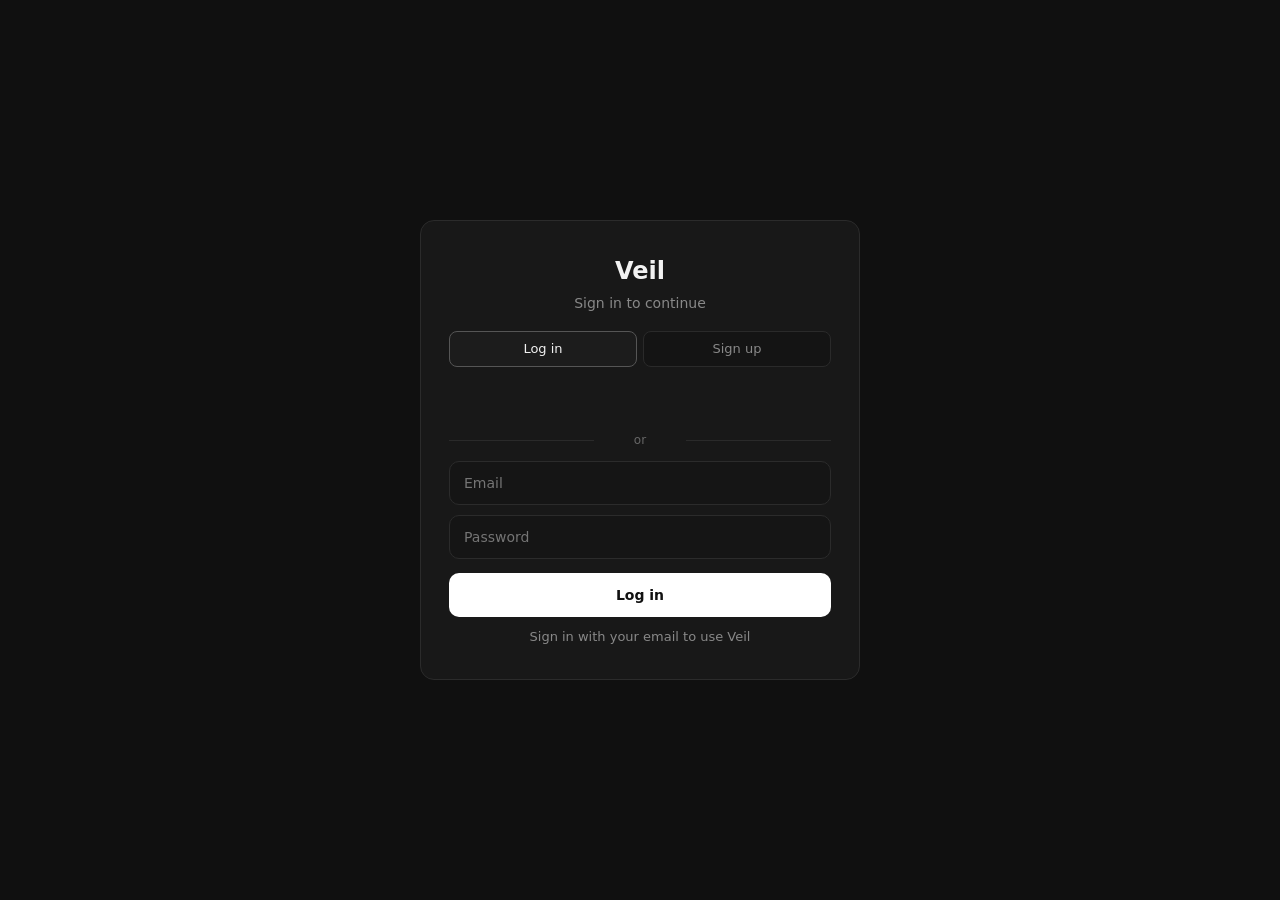
==== index.html @ eb2886a2 "fix" ====
<!DOCTYPE html>
<html lang="en">
<head>
<meta charset="UTF-8">
<meta name="viewport" content="width=device-width,initial-scale=1.0">
<title>Veil</title>
<link id="favicon" rel="icon" href="image/favi.png">
<style>
:root{
 --bg:#101010;--bg2:#151515;--bg3:#1b1b1b;--panel:#181818;--panel2:#202020;
 --border:#2b2b2b;--text:#f2f2f2;--muted:#888;--accent:#fff;--accentText:#111;--newtab:#101010;
 --danger:#ff6b6b;
}
*{box-sizing:border-box;margin:0;padding:0}
html,body{width:100%;height:100%;overflow:hidden;background:var(--bg);color:var(--text)}
body{font-family:Inter,ui-sans-serif,system-ui,-apple-system,BlinkMacSystemFont,"Segoe UI",sans-serif}
button,input,select{font:inherit}button{border:0;outline:0}button:focus,input:focus,select:focus{outline:0}

#browser{display:flex;flex-direction:column;width:100%;height:100%;background:var(--bg)}
.chrome{flex:0 0 auto;background:var(--bg2);border-bottom:1px solid var(--border);z-index:100}
.tabs-row{height:40px;display:flex;align-items:center;padding:0 8px;gap:0;overflow:hidden}
.tabs{height:100%;display:flex;align-items:center;gap:3px;flex:1;min-width:0;overflow-x:auto;overflow-y:hidden;scrollbar-width:none}
.tabs::-webkit-scrollbar{display:none}
.tab{height:32px;flex:1 1 0;min-width:72px;max-width:180px;display:flex;align-items:center;gap:6px;padding:0 4px 0 8px;border-radius:8px;background:transparent;color:var(--muted);cursor:pointer;user-select:none;overflow:hidden;transform-origin:left center}
.tab:hover{background:var(--bg3);color:var(--text)}
.tab.active{background:var(--panel);color:var(--text)}
.tab.opening{animation:tabOpen .18s cubic-bezier(.2,.8,.2,1)}
.tab.closing{animation:tabClose .16s cubic-bezier(.4,0,1,1) forwards}
@keyframes tabOpen{from{opacity:0;transform:scaleX(.72) translateY(3px);min-width:0;max-width:0;padding:0}to{opacity:1;transform:none}}
@keyframes tabClose{from{opacity:1}to{opacity:0;min-width:0;max-width:0;padding:0;margin:0;flex-grow:0}}
.tab-icon{width:16px;height:16px;flex:0 0 16px;display:flex;align-items:center;justify-content:center;overflow:hidden}
.tab-icon img{width:16px;height:16px;border-radius:3px;object-fit:cover;display:block}
.tab-title{flex:1;min-width:0;overflow:hidden;text-overflow:ellipsis;white-space:nowrap;font-size:12px}
.tab-close{width:20px;height:20px;flex:0 0 20px;border-radius:5px;background:transparent;color:var(--muted);cursor:pointer;display:flex;align-items:center;justify-content:center;font-size:15px}
.tab-close:hover{background:var(--panel2);color:var(--text)}
.new-tab{width:30px;height:30px;flex:0 0 30px;min-width:30px;border-radius:8px;background:transparent;cursor:pointer;display:inline-flex;align-items:center;justify-content:center;padding:0;margin-left:2px;flex-shrink:0;border:0}
.new-tab:hover{background:var(--panel2)}
.new-tab img{width:14px;height:14px;display:block;filter:invert(1);opacity:.75}
.tab-close img{width:12px;height:12px;display:block;filter:invert(1);opacity:.7}

.modal-overlay{position:fixed;inset:0;background:rgba(0,0,0,.55);z-index:3000;display:flex;align-items:center;justify-content:center;padding:16px}
.modal-box{width:min(360px,100%);background:var(--panel);border:1px solid var(--border);border-radius:14px;padding:18px}
.modal-box h2{font-size:15px;margin-bottom:8px}
.modal-box p{font-size:12px;color:var(--muted);margin-bottom:12px}
.modal-actions{display:flex;gap:8px;justify-content:flex-end;margin-top:14px}
.modal-cancel,.modal-go{height:34px;padding:0 14px;border-radius:8px;cursor:pointer;font-size:13px}
.modal-cancel{background:var(--panel2);color:var(--text)}
.modal-go{background:var(--accent);color:var(--accentText);font-weight:600}
.range-row{display:flex;align-items:center;gap:12px;margin:8px 0}
.range-row input[type=range]{flex:1}
.range-val{min-width:28px;text-align:right;font-size:13px;color:var(--muted)}

.toolbar{height:46px;display:flex;align-items:center;gap:4px;padding:6px 8px;background:var(--panel)}
.nav-buttons{display:flex;gap:2px;flex:0 0 auto}
.tool-btn,.menu-btn,.address-bookmark{background:transparent;color:var(--muted);cursor:pointer;display:flex;align-items:center;justify-content:center}
.tool-btn,.menu-btn{width:34px;height:34px;border-radius:8px}
.tool-btn:hover,.menu-btn:hover,.address-bookmark:hover{background:var(--panel2);color:var(--text)}
.tool-btn:disabled{opacity:.28;cursor:default}
.icon{width:17px;height:17px;display:block;background:currentColor;-webkit-mask:var(--i) center / contain no-repeat;mask:var(--i) center / contain no-repeat}
.address-wrap{flex:1;min-width:0;height:34px;display:flex;align-items:center;border-radius:17px;background:var(--bg2);border:1px solid var(--border);padding:0 6px 0 12px}
.address-wrap:focus-within{border-color:#444;background:var(--bg3)}
.address-icon{width:15px;height:15px;margin-right:8px;flex:0 0 15px;background:var(--muted);-webkit-mask:url("image/search.svg") center / contain no-repeat;mask:url("image/search.svg") center / contain no-repeat}
#address{flex:1;min-width:0;border:0;background:transparent;color:var(--text);font-size:13px}
#address::placeholder{color:#666}
.address-bookmark{width:28px;height:28px;border-radius:50%}
.address-bookmark.saved{color:var(--accent)}
.right-tools{display:flex;gap:2px;flex:0 0 auto}

.viewport{position:relative;flex:1;min-height:0;width:100%;background:var(--bg);overflow:hidden}
.page{position:absolute;inset:0;display:none;background:var(--bg)}
.page.active{display:block}
.engine-frame{width:100%;height:100%;display:block;border:0;background:#fff}

.newtab-page{width:100%;height:100%;overflow:hidden;background-color:var(--newtab);background-size:cover;background-position:center;position:relative;display:flex;flex-direction:column}
.newtab-media{position:absolute;inset:0;width:100%;height:100%;object-fit:cover;z-index:0;pointer-events:none;border:0}
.newtab-media-img{position:absolute;inset:0;width:100%;height:100%;object-fit:cover;z-index:0;pointer-events:none}

.newtab-page::before{content:"";position:absolute;inset:0;background:
  radial-gradient(ellipse 80% 50% at 50% -10%, rgba(255,255,255,.07), transparent 55%),
  radial-gradient(circle at 15% 80%, rgba(255,255,255,.03), transparent 40%),
  radial-gradient(circle at 85% 70%, rgba(255,255,255,.025), transparent 40%);
  pointer-events:none}
.newtab-overlay{position:relative;z-index:1;width:100%;flex:1;min-height:0;overflow:hidden;display:flex;align-items:center;justify-content:center;padding:0;box-sizing:border-box}
/* Fixed design stage — scaled as one unit so layout never squeezes or drops pieces */
.newtab-stage{
  width:700px;
  max-width:none;
  flex:0 0 auto;
  display:flex;
  flex-direction:column;
  align-items:center;
  transform:scale(var(--home-scale, 1));
  transform-origin:center center;
  will-change:transform;
}
.welcome-bar{width:640px;max-width:640px;margin:0 auto 28px;padding:14px 18px;border-radius:14px;background:rgba(255,255,255,.04);border:1px solid rgba(255,255,255,.08);backdrop-filter:blur(12px);text-align:center;box-sizing:border-box}
.welcome-bar .welcome-line{font-size:14px;font-weight:600;letter-spacing:.01em;color:var(--text);margin-bottom:4px;text-align:center}
.welcome-bar .welcome-time{font-size:12px;color:var(--muted);font-variant-numeric:tabular-nums;text-align:center}
.newtab-center{width:640px;max-width:640px;text-align:center;display:flex;flex-direction:column;align-items:center;box-sizing:border-box}
.veil-mark{width:92px;height:92px;margin:0 auto 16px;border-radius:28px;background:linear-gradient(145deg,rgba(255,255,255,.08),rgba(255,255,255,.02));border:1px solid rgba(255,255,255,.12);box-shadow:0 12px 40px rgba(0,0,0,.35);display:flex;align-items:center;justify-content:center;overflow:hidden}
.veil-mark img{width:56px;height:56px;object-fit:contain;display:block}
.newtab-title{font-size:clamp(40px,6.5vw,58px);font-weight:700;letter-spacing:-2.2px;line-height:1;margin-bottom:8px}
.newtab-sub{font-size:13px;color:var(--muted);margin-bottom:22px;letter-spacing:.04em}
.search-row{width:min(560px,100%);display:flex;align-items:stretch;gap:8px}
.engine-select{height:50px;flex:0 0 auto;min-width:108px;border-radius:14px;border:1px solid rgba(255,255,255,.1);background:rgba(20,20,20,.85);color:var(--text);padding:0 12px;font-size:13px;cursor:pointer}
.search-box{flex:1;min-width:0;height:50px;border-radius:14px;background:rgba(255,255,255,.94);border:1px solid rgba(0,0,0,.06);box-shadow:0 8px 32px rgba(0,0,0,.25);display:flex;align-items:center;padding:0 16px;gap:10px}
.search-box .home-search-icon{width:18px;height:18px;flex:0 0 18px;background:#888;-webkit-mask:url("image/search.svg") center / contain no-repeat;mask:url("image/search.svg") center / contain no-repeat}
.search-box input{flex:1;border:0;background:transparent;color:#111;font-size:14px}
.search-box input::placeholder{color:#999}
.quick-links{display:flex;justify-content:center;flex-wrap:wrap;gap:14px;margin-top:32px}
.quick-links.row2{margin-top:12px}
.quick-link{width:56px;height:56px;border-radius:16px;border:1px solid rgba(255,255,255,.1);background:rgba(255,255,255,.05);color:var(--text);cursor:pointer;display:flex;align-items:center;justify-content:center;transition:transform .15s ease,background .15s ease,border-color .15s ease}
.quick-link:hover{transform:translateY(-3px);background:rgba(255,255,255,.09);border-color:rgba(255,255,255,.18)}
.quick-link img{width:26px;height:26px;object-fit:contain;display:block;filter:invert(1)}
.quick-link.soon{opacity:.45;cursor:default}
.quick-link.soon:hover{transform:none}
.launch-btn{margin-top:30px;height:42px;padding:0 24px;border-radius:999px;background:rgba(255,255,255,.06);border:1px solid rgba(255,255,255,.12);color:var(--text);cursor:pointer;font-size:13px;font-weight:500;letter-spacing:.02em;transition:background .15s ease,transform .15s ease}
.launch-btn:hover{background:rgba(255,255,255,.1);transform:translateY(-1px)}
.signup-overlay{position:fixed;inset:0;z-index:5000;background:rgba(0,0,0,.72);backdrop-filter:blur(10px);display:flex;align-items:center;justify-content:center;padding:20px}
.signup-card{width:min(400px,100%);background:var(--panel);border:1px solid var(--border);border-radius:18px;padding:28px 24px;box-shadow:0 24px 80px rgba(0,0,0,.5)}
.signup-card h2{font-size:20px;letter-spacing:-.02em;margin-bottom:6px}
.signup-card .signup-sub{font-size:13px;color:var(--muted);margin-bottom:20px;line-height:1.45}
.signup-card label{display:block;font-size:11px;text-transform:uppercase;letter-spacing:.08em;color:var(--muted);margin:12px 0 6px}
.signup-card input{width:100%;height:42px;border-radius:10px;border:1px solid var(--border);background:var(--bg2);color:var(--text);padding:0 12px;font-size:14px}
.signup-card .signup-go{width:100%;height:44px;margin-top:20px;border-radius:10px;background:var(--accent);color:var(--accentText);font-weight:600;font-size:14px;cursor:pointer}
.signup-card .signup-err{color:var(--danger);font-size:12px;margin-top:10px;min-height:16px}
.lock-overlay{position:fixed;inset:0;z-index:6000;background:rgba(8,8,10,.92);backdrop-filter:blur(16px);display:flex;align-items:center;justify-content:center;padding:20px}
.lock-card{width:min(380px,100%);background:var(--panel);border:1px solid var(--border);border-radius:18px;padding:28px 24px;text-align:center}
.lock-card h2{font-size:18px;margin-bottom:8px}
.lock-card p{font-size:13px;color:var(--muted);margin-bottom:16px}
.lock-card input{width:100%;height:42px;border-radius:10px;border:1px solid var(--border);background:var(--bg2);color:var(--text);padding:0 12px;margin-bottom:10px}
.lock-card .lock-go{width:100%;height:42px;border-radius:10px;background:var(--accent);color:var(--accentText);font-weight:600;cursor:pointer}
.lock-card .lock-err{color:var(--danger);font-size:12px;min-height:16px;margin-bottom:8px}

.time-bar{position:relative;flex-shrink:0;left:auto;right:auto;bottom:auto;height:36px;padding:0 14px;display:flex;align-items:center;justify-content:center;background:rgba(0,0,0,.35);border-top:1px solid var(--border);font-size:12px;color:var(--muted);z-index:2}

.menu{position:fixed;top:88px;right:10px;width:245px;background:var(--panel);border:1px solid var(--border);border-radius:13px;padding:7px;z-index:1000;display:none}
.menu.open{display:block}
.menu-item{width:100%;height:38px;padding:0 11px;border-radius:8px;background:transparent;color:var(--text);display:flex;align-items:center;gap:11px;cursor:pointer;text-align:left;font-size:13px}
.menu-item:hover{background:var(--panel2)}
.menu-icon{width:20px;height:20px;display:inline-flex;align-items:center;justify-content:center;color:var(--muted);flex:0 0 20px}.menu-icon img{width:16px;height:16px;display:block;filter:invert(1);opacity:.85}
.menu-separator{height:1px;background:var(--border);margin:6px 4px}
.backdrop{position:fixed;inset:0;background:rgba(0,0,0,.55);z-index:1100;display:none}
.backdrop.open{display:block}
.panel{position:fixed;right:0;top:0;height:100%;width:min(430px,100%);background:var(--panel);border-left:1px solid var(--border);z-index:1200;transform:translateX(100%);transition:transform .22s ease;display:flex;flex-direction:column}
.panel.open{transform:translateX(0)}
.panel-header,.panel-head{height:56px;padding:0 16px 0 20px;border-bottom:1px solid var(--border);display:flex;align-items:center;justify-content:space-between;gap:12px;flex-shrink:0}
.panel-header h2,.panel-head > span{font-size:16px;font-weight:600;color:var(--text)}
.close-panel,[data-close-panel]{width:32px;height:32px;border-radius:8px;background:transparent;border:0;color:var(--muted);cursor:pointer;display:inline-flex;align-items:center;justify-content:center;padding:0;flex:0 0 32px}
.close-panel:hover,[data-close-panel]:hover{background:var(--panel2);color:var(--text)}
.close-panel img,[data-close-panel] img{width:14px;height:14px;display:block;filter:invert(1);opacity:.85}

.close-panel{width:32px;height:32px;border-radius:8px;background:transparent;color:var(--muted);cursor:pointer;font-size:20px}
.panel-body{padding:20px;overflow-y:auto}
.settings-cat{font-size:11px;font-weight:700;letter-spacing:.14em;text-transform:uppercase;color:var(--accent);opacity:.85;margin:28px 0 12px;padding-bottom:8px;border-bottom:1px solid var(--border)}
.settings-cat:first-child{margin-top:0}
.setting-section{margin-bottom:22px}
.panel-body{animation:panelIn .22s ease}
@keyframes panelIn{from{opacity:0;transform:translateX(8px)}to{opacity:1;transform:none}}
.chrome{transition:background .25s ease,border-color .25s ease}
.tab{transition:background .15s ease,color .15s ease,flex-basis .2s ease}
.quick-link{transition:transform .18s ease,background .18s ease,box-shadow .18s ease}
.quick-link:hover{box-shadow:0 8px 24px rgba(0,0,0,.35)}
.search-box{transition:box-shadow .2s ease,transform .15s ease}
.search-box:focus-within{box-shadow:0 12px 40px rgba(0,0,0,.35);transform:translateY(-1px)}

.setting-title{font-size:12px;color:var(--muted);text-transform:uppercase;letter-spacing:.09em;margin-bottom:11px;display:flex;align-items:center;gap:8px;flex-wrap:wrap}
.info-btn{width:18px;height:18px;padding:0;border:0;background:transparent;cursor:pointer;opacity:.5;display:inline-flex;align-items:center;justify-content:center;flex:0 0 18px;border-radius:50%}
.info-btn:hover{opacity:1;background:rgba(255,255,255,.06)}
.info-btn img{width:14px;height:14px;display:block;filter:invert(1);opacity:.9;pointer-events:none}
.modal-box.info-modal{width:min(400px,100%)}
.modal-box.info-modal h2{font-size:15px;margin-bottom:10px;text-transform:none;letter-spacing:0}
.modal-box.info-modal p{font-size:13px;line-height:1.55;color:var(--muted);margin:0 0 16px}
.modal-box.info-modal .modal-actions{display:flex;justify-content:flex-end}
.preset-grid{display:grid;grid-template-columns:repeat(2,1fr);gap:9px}
.preset{min-height:67px;border:1px solid var(--border);background:var(--bg2);border-radius:11px;cursor:pointer;text-align:left;padding:10px}
.preset:hover{border-color:#555}
.preset.active{border-color:var(--accent)}
.preset-name{font-size:12px;margin-bottom:9px}
.preset-preview{display:flex;gap:5px}
.preset-dot{width:14px;height:14px;border-radius:50%;display:inline-block}
.custom-card{display:none;margin-top:12px;padding:14px;border:1px solid var(--border);background:var(--bg2);border-radius:12px}
.custom-card.open{display:block}
.input-row{display:flex;align-items:center;gap:10px;margin-bottom:9px}
.input-label{width:90px;flex:0 0 90px;font-size:12px;color:var(--muted)}
.text-input,select.text-input{flex:1;min-width:0;height:36px;border-radius:8px;border:1px solid var(--border);background:var(--bg2);color:var(--text);padding:0 10px;font-size:12px}
.color-input{width:45px;height:36px;padding:3px;border-radius:8px;border:1px solid var(--border);background:var(--bg3);cursor:pointer}
.primary-btn{width:100%;height:38px;border-radius:9px;background:var(--accent);color:var(--accentText);cursor:pointer;font-size:12px;font-weight:600;margin-top:4px}
.secondary-btn{width:100%;height:38px;border-radius:9px;background:var(--bg2);border:1px solid var(--border);color:var(--text);cursor:pointer;font-size:12px;margin-top:6px}
.hint{font-size:11px;color:var(--muted);line-height:1.5;margin-top:6px}
.switch-row{display:flex;align-items:center;justify-content:space-between;gap:12px;margin:8px 0}
.switch-row .switch-label{font-size:13px;color:var(--text);flex:1}
.switch{
  position:relative;width:48px;height:28px;flex:0 0 48px;
  border-radius:999px;border:none;padding:0;cursor:pointer;
  background:rgba(255,255,255,.12);
  transition:background .35s cubic-bezier(.4,0,.2,1), box-shadow .35s ease;
  box-shadow:inset 0 0 0 1px rgba(255,255,255,.06);
}
.switch::after{
  content:"";position:absolute;top:3px;left:3px;
  width:22px;height:22px;border-radius:50%;
  background:#fff;
  box-shadow:0 2px 8px rgba(0,0,0,.28), 0 0 0 1px rgba(0,0,0,.04);
  transition:transform .35s cubic-bezier(.34,1.4,.64,1), background .3s ease, width .2s ease;
}
.switch.on{background:var(--accent);box-shadow:none}
.switch.on::after{transform:translateX(20px);background:var(--accentText)}
.switch:active::after{width:26px}
.switch.on:active::after{width:26px;transform:translateX(16px)}
.switch:focus-visible{outline:2px solid var(--accent);outline-offset:3px}
.menu-item.disabled{opacity:.35;pointer-events:none;cursor:default}
.server-actions{display:inline-flex;align-items:center;gap:2px;margin-left:4px;flex-shrink:0}
.server-edit,.server-del{
  width:22px;height:22px;border:0;background:transparent;cursor:pointer;padding:0;
  display:inline-flex;align-items:center;justify-content:center;opacity:.7;border-radius:6px;
}
.server-edit:hover,.server-del:hover{opacity:1;background:rgba(255,255,255,.06)}
.server-edit img{width:13px;height:13px;filter:invert(1);display:block}
.server-del img{width:12px;height:12px;filter:invert(1);display:block}






.server-list{display:flex;flex-direction:column;gap:6px;margin-top:4px}
.server-row{display:flex;align-items:center;gap:10px;width:100%;padding:10px 12px;border-radius:10px;border:1px solid var(--border);background:var(--bg2);color:var(--text);cursor:pointer;text-align:left;font-size:13px}
.server-row:hover{background:var(--panel2)}
.server-row.selected{border-color:var(--accent);background:var(--panel2)}
.server-dot,.status-dot{
  width:10px;height:10px;flex:0 0 10px;display:inline-block;line-height:0;
}
.server-dot img,.status-dot img{
  width:10px;height:10px;display:block;
  /* white SVG → tint via filter */
  filter:brightness(0) invert(1);opacity:.55;
}
.server-dot.ping-good img,.status-dot.ping-good img{
  filter:brightness(0) saturate(100%) invert(78%) sepia(47%) saturate(500%) hue-rotate(55deg) brightness(105%);opacity:1;
}
.server-dot.ping-mid img,.status-dot.ping-mid img{
  filter:brightness(0) saturate(100%) invert(72%) sepia(45%) saturate(600%) hue-rotate(340deg) brightness(105%);opacity:1;
}
.server-dot.ping-bad img,.status-dot.ping-bad img{
  filter:brightness(0) saturate(100%) invert(42%) sepia(70%) saturate(1200%) hue-rotate(330deg) brightness(105%);opacity:1;
}
.server-dot.ping-off img,.status-dot.ping-off img{
  filter:brightness(0) invert(1);opacity:.35;
}
.server-dot.ping-wait img,.status-dot.ping-wait img{
  filter:brightness(0) invert(1);opacity:.5;
}
.server-name{flex:1;min-width:0;overflow:hidden;text-overflow:ellipsis;white-space:nowrap}
.server-ping{font-size:11px;color:var(--muted);font-variant-numeric:tabular-nums;margin-left:auto;flex-shrink:0}
.server-ping.ping-good{color:#9dff90}
.server-ping.ping-mid{color:#ffb86b}
.server-ping.ping-bad{color:#ff7b7b}
.server-ping.ping-off{color:#888}
.server-row.selected .server-ping{margin-left:auto}

.anim-opts{opacity:.45;pointer-events:none;transition:opacity .2s ease}
.anim-opts.enabled{opacity:1;pointer-events:auto}
.home-fx{position:absolute;inset:0;width:100%;height:100%;pointer-events:none;z-index:0}

.transport-row,.cloak-grid{display:flex;flex-wrap:wrap;gap:8px}
.transport-btn,.cloak-preset{flex:1;min-width:90px;height:36px;border-radius:9px;border:1px solid var(--border);background:var(--bg2);color:var(--text);cursor:pointer;font-size:12px}
.transport-btn.active,.cloak-preset.active{border-color:var(--accent);background:var(--panel2);box-shadow:inset 0 0 0 1px var(--accent)}
.bookmark-row{display:flex;align-items:center;gap:9px;padding:10px;border:1px solid var(--border);background:var(--bg2);border-radius:9px;margin-bottom:8px}
.bookmark-main{min-width:0;flex:1;cursor:pointer}
.bookmark-title{font-size:12px;white-space:nowrap;overflow:hidden;text-overflow:ellipsis}
.bookmark-url{font-size:10px;color:var(--muted);white-space:nowrap;overflow:hidden;text-overflow:ellipsis;margin-top:3px}
.bookmark-delete{width:28px;height:28px;border-radius:7px;background:transparent;color:var(--muted);cursor:pointer;display:inline-flex;align-items:center;justify-content:center;padding:0;border:0}
.bookmark-delete img{width:12px;height:12px;display:block;filter:invert(1);opacity:.7}
.bookmark-delete:hover img{opacity:1}
.empty{padding:30px 10px;text-align:center;color:var(--muted);font-size:12px}
.status{padding:10px 12px;border:1px solid var(--border);background:var(--bg2);border-radius:9px;color:var(--muted);font-size:11px;line-height:1.5;margin-top:10px}

.cookie-overlay,.modal-overlay,.signup-overlay{position:fixed;inset:0;background:rgba(0,0,0,.72);z-index:3000;display:flex;align-items:center;justify-content:center;padding:20px;animation:veilFade .25s ease}
.cookie-box,.modal-box,.signup-card{width:min(430px,100%);background:var(--panel);border:1px solid var(--border);border-radius:16px;padding:28px;animation:veilUp .3s ease}
.cookie-box h2,.modal-box h2{font-size:18px}
.cookie-box p,.modal-box p{margin-top:10px;color:var(--muted);font-size:13px;line-height:1.6}
.cookie-buttons,.modal-actions{display:flex;gap:9px;margin-top:18px}
.cookie-no,.cookie-yes,.modal-actions button{flex:1;height:40px;border-radius:9px;cursor:pointer;font-size:12px}
.cookie-no{background:var(--bg2);border:1px solid var(--border);color:var(--text)}
.cookie-yes{background:var(--accent);color:var(--accentText)}
.engine-error{height:100%;display:flex;align-items:center;justify-content:center;padding:30px}
.engine-error-box{width:min(560px,100%);border:1px solid var(--border);background:var(--panel);border-radius:14px;padding:24px}
.engine-error-box h2{font-size:18px}
.engine-error-box p{margin-top:9px;color:var(--muted);font-size:12px;line-height:1.6}
.engine-error-box button{margin-top:16px;height:36px;padding:0 14px;border-radius:8px;background:var(--accent);color:var(--accentText);cursor:pointer}
.modal-box select{width:100%;margin-top:14px;height:40px}
.modal-cancel{background:var(--bg2);border:1px solid var(--border);color:var(--text)}
.modal-go{background:var(--accent);color:var(--accentText)}



/* Access gate — matte (matches THEMES.matte) */
#accessGate{
  position:fixed;inset:0;z-index:99999;display:none;align-items:center;justify-content:center;
  background:#101010;flex-direction:column;padding:24px;
}



#accessGate .box{
  position:relative;z-index:1;width:min(440px,92vw);background:#181818;border:1px solid #2b2b2b;
  border-radius:14px;padding:36px 28px 32px;text-align:center;
  animation:riseGate .4s ease both;
}
#accessGate h1{font-size:24px;font-weight:650;margin-bottom:8px;color:#f2f2f2}
#accessGate .gate-sub{font-size:14px;color:#888;margin-bottom:16px;line-height:1.55}
#accessGate .otp-row{
  display:flex;justify-content:center;gap:8px;margin:4px 0 14px;
}
#accessGate .otp-digit{
  width:42px;height:48px;border-radius:10px;border:1px solid #2b2b2b;background:#151515;
  color:#f2f2f2;font-size:20px;font-weight:600;text-align:center;padding:0;
  outline:none;box-sizing:border-box;margin:0;
  caret-color:#f2f2f2;
}
#accessGate .otp-digit:focus{border-color:#555}
#accessGate .gate-sub.hidden-sub{display:none!important}
#accessGate input{
  width:100%;height:44px;border-radius:10px;border:1px solid #2b2b2b;background:#151515;
  color:#f2f2f2;padding:0 14px;margin-bottom:10px;text-align:left;letter-spacing:normal;
  font-size:14px;outline:none;box-sizing:border-box;
}
#accessGate input:focus{border-color:#444}
#accessGate .gate-btn{
  width:100%;height:44px;border:0;border-radius:10px;background:#ffffff;color:#111111;
  font-weight:700;cursor:pointer;font-size:14px;margin-top:4px;
}
#accessGate .gate-btn:hover{filter:brightness(.95)}
#accessGate .gate-btn.secondary{background:#1c1c1c;color:#ddd;border:1px solid #333;margin-top:8px}
#accessGate .gate-btn.linkish{background:transparent;color:#888;height:auto;padding:10px 0;font-weight:500;font-size:13px}
#accessGate .gate-btn.linkish:hover{color:#ccc;filter:none}
#accessGate .amsg{font-size:13px;min-height:18px;margin-top:12px;color:#888}
#accessGate .gate-tabs{display:flex;gap:6px;margin-bottom:14px}
#accessGate .gate-tab{flex:1;height:36px;border-radius:8px;border:1px solid #2a2a2a;background:#141414;color:#888;font-size:13px;cursor:pointer}
#accessGate .gate-tab.active{border-color:#555;background:#1c1c1c;color:#f0f0f0}
#accessGate .gate-panel{display:none}
#accessGate .gate-panel.active{display:block}
#accessGate.checking .box{visibility:hidden}
#accessGate.is-blocked .box{transition:opacity .3s ease,filter .3s ease}
#accessGate .pending-box{padding:4px 0 0}
#accessGate .pending-icon{
  width:48px;height:48px;margin:0 auto 14px;border-radius:14px;
  border:1px solid #2a2a2a;background:#141414;display:flex;align-items:center;justify-content:center;
  line-height:0;
}
#accessGate .pending-icon img{
  width:14px;height:14px;display:block;
  filter:brightness(0) invert(1);opacity:.7;
}
#accessGate .pending-icon.status-wait img{
  filter:brightness(0) saturate(100%) invert(72%) sepia(45%) saturate(600%) hue-rotate(340deg) brightness(105%);opacity:1;
}
#accessGate .pending-icon.status-ok img{
  filter:brightness(0) saturate(100%) invert(78%) sepia(47%) saturate(500%) hue-rotate(55deg) brightness(105%);opacity:1;
}
#accessGate .pending-box h2{font-size:18px;margin-bottom:6px;color:#f0f0f0;font-weight:650}
#accessGate .pending-email{font-size:12px;color:#aaa;margin:0 0 12px;word-break:break-all}
#accessGate .pending-box p{color:#888;font-size:13px;line-height:1.55;margin:0 0 10px}
#accessGate .pending-hint{font-size:12px;color:#666;margin-bottom:16px!important}
#accessGate .pending-box .gate-btn.secondary{margin-top:4px}

#accessGate .google-wrap{width:100%}
#accessGate .google-btn-host{display:flex;justify-content:center;min-height:40px}
#accessGate .gate-or{
  text-align:center;color:#666;font-size:12px;margin:12px 0 4px;
  position:relative
}
#accessGate .gate-or::before,#accessGate .gate-or::after{
  content:"";position:absolute;top:50%;width:38%;height:1px;background:#2a2a2a
}
#accessGate .gate-or::before{left:0}
#accessGate .gate-or::after{right:0}
#accessBlocked{
  display:none;position:fixed;inset:0;z-index:100000;
  align-items:center;justify-content:center;padding:24px;
  background:rgba(16,16,16,.92);
}
#accessBlocked .blocked-panel{
  max-width:440px;width:100%;text-align:center;padding:36px 28px;
  background:#181818;border:1px solid #2b2b2b;border-radius:14px;
}
#accessBlocked h2{font-size:20px;font-weight:650;margin:0 0 12px;color:#f2f2f2}
#accessBlocked .blocked-time{font-size:14px;line-height:1.55;color:#888;margin:0}
@keyframes riseGate{from{opacity:0;transform:translateY(8px)}to{opacity:1;transform:none}}
body.gate-lock #browser,
body.gate-lock #app,
body.gate-lock .panel,
body.gate-lock .menu,
body.gate-lock .backdrop{display:none!important}
body.gate-lock{background:#101010}
/* Gate visible immediately while locked — no flash of browser/panels */
body.gate-lock #accessGate{display:flex!important}
#accessGate{display:none}
/* App loader stays visible during unlock (must not be hidden by gate-lock) */
#veilAppLoad{
  position:fixed;inset:0;z-index:200000;display:flex;align-items:center;justify-content:center;
  background:#0c0c0c;flex-direction:column;padding:28px;
  transition:opacity .5s ease,visibility .5s ease;
}
#veilAppLoad.done{opacity:0;visibility:hidden;pointer-events:none}


/* ——— Boot loader ——— */
#veilBoot{
  position:fixed;inset:0;z-index:200000;display:flex;align-items:center;justify-content:center;
  background:#0c0c0c;flex-direction:column;padding:28px;
  transition:opacity .55s ease,visibility .55s ease;
}
#veilBoot.done{opacity:0;visibility:hidden;pointer-events:none}
#veilBoot.err{background:#0e0c0c}
.boot-card{
  width:min(380px,92vw);text-align:center;
  animation:bootIn .5s ease both;
}
@keyframes bootIn{from{opacity:0;transform:translateY(12px) scale(.98)}to{opacity:1;transform:none}}
.boot-mark{
  width:64px;height:64px;margin:0 auto 18px;border-radius:18px;
  background:linear-gradient(145deg,#1a1a1a,#121212);border:1px solid #2a2a2a;
  display:flex;align-items:center;justify-content:center;
  box-shadow:0 8px 32px rgba(0,0,0,.45);
}
.boot-mark img{width:32px;height:32px;opacity:.95}
.boot-title{font-size:22px;font-weight:650;color:#f2f2f2;letter-spacing:-.02em;margin-bottom:6px}
.boot-sub{font-size:13px;color:#777;margin-bottom:22px;min-height:18px}
.boot-bar{
  height:3px;width:100%;border-radius:99px;background:#1a1a1a;overflow:hidden;margin-bottom:18px;
}
.boot-bar > i{
  display:block;height:100%;width:12%;border-radius:99px;
  background:linear-gradient(90deg,#555,#f0f0f0,#555);background-size:200% 100%;
  animation:bootSlide 1.1s ease infinite;
}
@keyframes bootSlide{
  0%{width:12%;margin-left:0;opacity:.7}
  50%{width:55%;margin-left:20%;opacity:1}
  100%{width:12%;margin-left:88%;opacity:.5}
}
.boot-steps{text-align:left;font-size:12px;color:#666;line-height:1.7}
.boot-steps .ok{color:#8fdf8a}
.boot-steps .fail{color:#ff7b7b}
.boot-steps .run{color:#c8c8c8}
.boot-error{
  display:none;margin-top:8px;padding:14px 16px;border-radius:12px;
  border:1px solid #3a2020;background:#181010;text-align:left;
}
#veilBoot.err .boot-error{display:block;animation:bootIn .35s ease both}
#veilBoot.err .boot-bar{display:none}
.boot-error h3{font-size:14px;color:#ff9a9a;margin:0 0 8px;font-weight:650}
.boot-error p{font-size:13px;color:#aaa;line-height:1.5;margin:0 0 10px;word-break:break-word}
.boot-error a{color:#f0f0f0;text-decoration:underline}
.boot-error .boot-retry{
  margin-top:12px;width:100%;height:40px;border:0;border-radius:10px;
  background:#f0f0f0;color:#111;font-weight:650;cursor:pointer;font-size:13px;
}
body.booting #accessGate,body.booting #browser,body.booting #app{visibility:hidden!important}
body.boot-reveal #accessGate .box,
body.boot-reveal #browser{
  animation:bootReveal .55s cubic-bezier(.22,1,.36,1) both;
}
@keyframes bootReveal{
  from{opacity:0;transform:translateY(14px) scale(.985);filter:blur(4px)}
  to{opacity:1;transform:none;filter:none}
}


/* History panel */
.history-panel{position:fixed;top:0;right:0;width:min(360px,100%);height:100%;background:var(--panel);
  border-left:1px solid var(--border);z-index:1200;display:none;flex-direction:column;padding:16px;
  animation:riseGate .3s ease}
.history-panel.open{display:flex}
.history-panel h3{font-size:15px;margin-bottom:12px}
.history-list{flex:1;overflow:auto}
.history-item{display:flex;align-items:center;gap:8px;padding:10px 8px;border-radius:10px;border:1px solid transparent}
.history-item:hover{background:var(--panel2);border-color:var(--border)}
.history-item a{flex:1;color:var(--text);text-decoration:none;font-size:13px;overflow:hidden;text-overflow:ellipsis;white-space:nowrap}
.history-item button{width:28px;height:28px;border:0;background:transparent;cursor:pointer;padding:4px}
.history-item button img{width:14px;height:14px;opacity:.7}
.history-clear{margin-top:12px;width:100%;height:40px;border-radius:10px;border:1px solid var(--border);
  background:var(--bg2);color:var(--text);font-weight:600;cursor:pointer}


@keyframes veilFade{from{opacity:0}to{opacity:1}}
@keyframes veilUp{from{opacity:0;transform:translateY(10px)}to{opacity:1;transform:none}}
.history-item{display:flex;align-items:center;gap:8px;padding:10px 8px;border-radius:10px}
.history-item:hover{background:var(--panel2)}
.history-item a{flex:1;color:var(--text);text-decoration:none;font-size:13px;overflow:hidden;text-overflow:ellipsis;white-space:nowrap;cursor:pointer}
.history-item button{width:28px;height:28px;border:0;background:transparent;cursor:pointer;padding:4px;filter:brightness(0) invert(1);opacity:.85}
.history-item button:hover{opacity:1}
.panel{animation:veilUp .28s ease}
.menu.open{animation:veilUp .2s ease}

/* Smaller screens / low height */
@media (max-width: 720px), (max-height: 640px) {
  .tabbar{height:36px;padding:0 4px}
  .tab{min-width:72px;max-width:140px;height:28px;font-size:11px;padding:0 8px}
  .toolbar{height:40px;padding:4px 6px;gap:2px}
  .toolbar .icon-btn{width:30px;height:30px}
  .url-wrap{height:30px}
  .url-input{font-size:12px}
  .time-bar{height:30px;font-size:11px;padding:0 10px}
  .settings-panel,.history-panel{width:min(100vw - 16px, 400px)}
}
/* Homepage scales via --home-scale; do not hide features on short viewports */
@media (max-width: 420px) {
  .tab{min-width:56px;max-width:100px}
  .toolbar .icon-btn#menuBtn{margin-left:0}
  .omnibox-form{gap:2px}
}

/* ——— Games page ——— */
.games-page{width:100%;height:100%;overflow:auto;background:var(--bg);color:var(--text);position:relative}
.games-hero{position:relative;width:100%;height:min(52vh,420px);min-height:260px;overflow:hidden;background:var(--bg3)}
.games-hero-slide{position:absolute;inset:0;opacity:0;pointer-events:none;transition:opacity .6s ease}
.games-hero-slide.active{opacity:1;pointer-events:auto}
.games-hero-bg{position:absolute;inset:0}
.games-hero-bg img{width:100%;height:100%;object-fit:cover;display:block}
.games-hero-shade{position:absolute;inset:0;background:linear-gradient(90deg,rgba(0,0,0,.82) 0%,rgba(0,0,0,.45) 45%,rgba(0,0,0,.15) 100%),linear-gradient(transparent 40%,rgba(0,0,0,.75) 100%)}
.games-hero-content{position:absolute;left:0;bottom:0;padding:28px 28px 36px;max-width:min(560px,92%);z-index:2}
.games-hero-title{font-size:clamp(28px,4.5vw,44px);font-weight:800;letter-spacing:-.02em;line-height:1.05;margin:0 0 10px;text-transform:uppercase}
.games-hero-tags{display:flex;flex-wrap:wrap;gap:6px;margin-bottom:10px}
.games-tag{font-size:11px;padding:3px 9px;border-radius:999px;border:1px solid rgba(255,255,255,.18);background:rgba(0,0,0,.35);color:rgba(255,255,255,.9)}
.games-hero-desc{font-size:13px;line-height:1.5;color:rgba(255,255,255,.78);margin:0 0 14px}
.games-hero-actions{display:flex;gap:10px;align-items:center}
.games-play-btn{height:36px;padding:0 18px;border-radius:999px;border:0;background:#fff;color:#111;font-weight:650;font-size:13px;cursor:pointer}
.games-more-btn{height:36px;padding:0 16px;border-radius:999px;border:1px solid rgba(255,255,255,.35);background:rgba(0,0,0,.35);color:#fff;font-size:13px;cursor:pointer}
.games-hero-dots{position:absolute;right:20px;bottom:16px;display:flex;gap:6px;z-index:3}
.games-dot{width:8px;height:8px;border-radius:999px;border:0;background:rgba(255,255,255,.35);cursor:pointer;padding:0}
.games-dot.active{background:#fff;width:22px}
.games-inner{max-width:1200px;margin:0 auto;padding:18px 18px 48px;box-sizing:border-box}
.games-header{display:flex;flex-direction:column;gap:12px;margin-bottom:18px}
.games-search-wrap{position:relative;width:100%}
.games-search{width:100%;height:42px;border-radius:12px;border:1px solid var(--border);background:var(--bg2);color:var(--text);padding:0 14px 0 40px;font-size:14px;outline:none;box-sizing:border-box}
.games-search-wrap .gs-icon{position:absolute;left:12px;top:50%;transform:translateY(-50%);width:18px;height:18px;background:var(--muted);-webkit-mask:url("image/search.svg") center/contain no-repeat;mask:url("image/search.svg") center/contain no-repeat;pointer-events:none}
.games-cats{display:flex;flex-wrap:wrap;gap:8px}
.games-cat{height:32px;padding:0 12px;border-radius:999px;border:1px solid var(--border);background:var(--bg2);color:var(--muted);font-size:12px;cursor:pointer}
.games-cat.active,.games-cat:hover{border-color:var(--accent);color:var(--text);background:var(--panel2)}
.games-section{margin-bottom:22px}
.games-section h3{font-size:14px;font-weight:650;margin:0 0 12px;color:var(--text)}
.games-row{display:grid;grid-template-columns:repeat(auto-fill,minmax(132px,1fr));gap:12px}
.games-row.filtering{opacity:.35;transform:translateY(4px);pointer-events:none;transition:opacity .22s ease,transform .22s ease}
.games-row.filtering-done{opacity:1;transform:none;transition:opacity .28s ease,transform .28s ease}
.game-tile{border-radius:14px;border:1px solid var(--border);background:var(--panel);overflow:hidden;cursor:pointer;transition:transform .18s ease,border-color .18s ease,opacity .28s ease,box-shadow .18s ease;opacity:1;animation:gameTileIn .32s ease both}
.game-tile:hover{transform:translateY(-3px);border-color:var(--accent);box-shadow:0 8px 22px rgba(0,0,0,.28)}
.game-tile .thumb{width:100%;aspect-ratio:1;background:var(--bg3);overflow:hidden}
.game-tile .thumb img{width:100%;height:100%;object-fit:cover;display:block}
.game-tile .meta{padding:8px 9px 10px}
.game-tile .meta .name{font-size:12px;font-weight:600;white-space:nowrap;overflow:hidden;text-overflow:ellipsis}
.game-tile .meta .cat{font-size:10px;color:var(--muted);margin-top:2px}
.game-tile.fav .meta .name{color:var(--text)}
.games-empty{color:var(--muted);font-size:13px;padding:16px 4px}
@keyframes gameTileIn{from{opacity:0;transform:translateY(10px) scale(.97)}to{opacity:1;transform:none}}
.game-player-overlay{position:fixed;inset:0;z-index:4000;background:rgba(0,0,0,.72);display:flex;align-items:center;justify-content:center;padding:18px;box-sizing:border-box}
.game-player{width:min(1100px,100%);height:min(720px,100%);background:var(--panel);border:1px solid var(--border);border-radius:14px;display:flex;flex-direction:row;overflow:hidden;box-shadow:0 20px 60px rgba(0,0,0,.45)}
.game-player-main{flex:1;min-width:0;display:flex;flex-direction:column;min-height:0}
.game-player-bar{height:48px;flex:0 0 48px;display:flex;align-items:center;gap:8px;padding:0 12px;border-bottom:1px solid var(--border);background:var(--bg2)}
.game-player-title{flex:1;min-width:0;display:flex;align-items:center;justify-content:center;gap:10px;overflow:hidden}
.game-player-title .gpt-name{font-size:14px;font-weight:700;white-space:nowrap;overflow:hidden;text-overflow:ellipsis;max-width:42%}
.game-player-title .gpt-sep{color:var(--muted);opacity:.5;font-weight:400;flex:0 0 auto}
.game-player-title .gpt-mat{font-size:11px;font-weight:650;padding:3px 9px;border-radius:999px;border:1px solid var(--border);background:var(--panel);color:var(--text);letter-spacing:.04em;flex:0 0 auto}
.game-player-title .gpt-diff{font-size:12px;font-weight:550;color:var(--muted);white-space:nowrap;flex:0 0 auto}
.game-player-title .gpt-diff b{color:var(--text);font-weight:700}
.game-player-btn{width:34px;height:34px;border-radius:8px;border:0;background:transparent;color:var(--muted);cursor:pointer;display:flex;align-items:center;justify-content:center;padding:0;flex:0 0 auto}
.game-player-btn:hover{background:var(--panel2)}
.game-player-btn img{width:16px;height:16px;filter:invert(1);opacity:.9;display:block}
.game-player-btn.gp-close{order:-1}
.game-player-frame{flex:1;min-height:0;background:#111;position:relative}
.game-player-frame iframe{width:100%;height:100%;border:0;display:block;background:#0a0a0a}
.game-notes{width:0;overflow:hidden;border-left:0;background:var(--bg2);display:flex;flex-direction:column;min-height:0;transition:width .2s ease}
.game-player.notes-open .game-notes{width:300px;border-left:1px solid var(--border)}
.game-notes-header{height:44px;display:flex;align-items:center;justify-content:space-between;padding:0 10px;border-bottom:1px solid var(--border);font-size:13px;font-weight:600}
.game-notes-tabs{display:flex;gap:4px;padding:8px;border-bottom:1px solid var(--border);flex-wrap:wrap}
.game-note-tab{height:26px;padding:0 8px;border-radius:6px;border:1px solid var(--border);background:var(--panel);color:var(--muted);font-size:11px;cursor:pointer;max-width:100px;overflow:hidden;text-overflow:ellipsis;white-space:nowrap}
.game-note-tab.active{border-color:var(--accent);color:var(--text)}
.game-notes-editor{flex:1;display:flex;flex-direction:column;padding:8px;gap:8px;min-height:0}
.game-note-title{width:100%;height:34px;border-radius:8px;border:1px solid var(--border);background:var(--panel);color:var(--text);padding:0 10px;font-size:12px;box-sizing:border-box}
.game-notes-editor textarea{flex:1;width:100%;border:1px solid var(--border);border-radius:8px;background:var(--panel);color:var(--text);padding:10px;resize:none;font-size:12px;box-sizing:border-box;min-height:120px}
.game-notes-actions{display:flex;gap:8px}
.game-note-action{height:30px;padding:0 12px;border-radius:8px;border:1px solid var(--border);background:var(--panel);color:var(--text);font-size:12px;cursor:pointer}
.modal-overlay.game-info-modal{z-index:5200;background:rgba(0,0,0,.78)}
.game-info-box{width:min(420px,100%);max-height:min(70vh,520px);overflow:auto}
.game-info-top{display:flex;align-items:center;justify-content:space-between;gap:8px;margin-bottom:14px}
.game-info-top h2{margin:0;font-size:17px;font-weight:700}
.game-info-meta{display:flex;flex-wrap:wrap;gap:6px;margin:-4px 0 14px}
.game-info-meta span{font-size:11px;padding:3px 9px;border-radius:999px;border:1px solid var(--border);background:var(--bg2);color:var(--muted)}
.game-info-choices{display:grid;grid-template-columns:1fr 1fr;gap:10px}
.game-info-choice{height:48px;border-radius:12px;border:1px solid var(--border);background:var(--bg2);color:var(--text);font-size:13px;font-weight:550;cursor:pointer;transition:border-color .15s ease,background .15s ease}
.game-info-choice:hover{border-color:var(--accent);background:var(--panel2)}
.game-info-detail{animation:veilFade .2s ease}
.game-info-detail h3{margin:8px 0 10px;font-size:15px;font-weight:650}
.game-info-detail p{margin:0;font-size:13px;line-height:1.6;color:var(--muted);white-space:pre-wrap}
.game-info-back{display:inline-flex;align-items:center;gap:6px;border:0;background:transparent;color:var(--text);cursor:pointer;font-size:12px;padding:4px 0;margin-bottom:10px}
.game-info-back:hover{color:var(--accent)}
.game-info-back img{width:14px;height:14px;filter:invert(1);opacity:.85}

</style>
</head>
<body class="gate-lock">
<div id="veilBoot" aria-live="polite">
  <div class="boot-card">
    <div class="boot-mark"><img src="image/favi.png" alt="" onerror="this.style.display='none'"></div>
    <div class="boot-title">Veil</div>
    <div class="boot-sub" id="bootSub">Getting ready…</div>
    <div class="boot-bar"><i></i></div>
    <div class="boot-steps" id="bootSteps"></div>
    <div class="boot-error" id="bootError">
      <h3>Couldn’t start Veil</h3>
      <p id="bootErrorMsg"></p>
      <p>If this keeps happening, email support:<br>
        <a href="mailto:veilsupport01@gmail.com">veilsupport01@gmail.com</a>
      </p>
      <button type="button" class="boot-retry" id="bootRetry">Try again</button>
    </div>
  </div>
</div>
<script>
(function () {
  var SUPPORT = "veilsupport01@gmail.com";
  var WORKER = (localStorage.getItem("veil_worker_url") || "https://veil-access.retropixel404.workers.dev").replace(/\/$/, "");
  var sub = document.getElementById("bootSub");
  var stepsEl = document.getElementById("bootSteps");
  var boot = document.getElementById("veilBoot");
  var steps = [];

  function setSub(t) { if (sub) sub.textContent = t; }
  function addStep(label, state) {
    steps.push({ label: label, state: state || "run" });
    renderSteps();
  }
  function setStep(i, state, label) {
    if (!steps[i]) return;
    steps[i].state = state;
    if (label) steps[i].label = label;
    renderSteps();
  }
  function renderSteps() {
    if (!stepsEl) return;
    stepsEl.innerHTML = steps.map(function (s) {
      var mark = s.state === "ok" ? "✓ " : s.state === "fail" ? "✕ " : "· ";
      return '<div class="' + s.state + '">' + mark + s.label + "</div>";
    }).join("");
  }

  function fail(err) {
    document.body.classList.add("boot-failed");
    if (boot) boot.classList.add("err");
    setSub("Something went wrong");
    var msg = document.getElementById("bootErrorMsg");
    if (msg) msg.textContent = String(err && err.message ? err.message : err || "Unknown error");
    var retry = document.getElementById("bootRetry");
    if (retry) retry.onclick = function () { location.reload(); };
  }

  function succeed() {
    setSub("Ready");
    document.body.classList.remove("booting");
    /* Keep #veilBoot covering the page until access-gate.js dismisses it
       after login/pending is painted — prevents menu/chrome flicker. */
    try { window.__VEIL_BOOT_READY = true; } catch (e) {}
    try { window.dispatchEvent(new CustomEvent("veil-boot-ready")); } catch (e) {}
  }

  function wait(ms) { return new Promise(function (r) { setTimeout(r, ms); }); }

  async function checkScripts() {
    addStep("Page ready", "run");
    await wait(80);
    if (typeof window === "undefined") throw new Error("Browser environment missing");
    setStep(0, "ok", "Page ready");
  }

  async function checkWorker() {
    addStep("Checking access", "run");
    setSub("Connecting…");
    var ctrl = typeof AbortController !== "undefined" ? new AbortController() : null;
    var t = setTimeout(function () { try { ctrl && ctrl.abort(); } catch (e) {} }, 10000);
    try {
      var res = await fetch(WORKER + "/api/health", {
        method: "GET",
        signal: ctrl ? ctrl.signal : undefined,
        cache: "no-store",
      });
      clearTimeout(t);
      if (!res.ok) throw new Error("Checking access returned " + res.status);
      var data = await res.json().catch(function () { return {}; });
      if (!data.ok) throw new Error("Checking access is not healthy");
      setStep(1, "ok", "Checking access");
    } catch (e) {
      clearTimeout(t);
      setStep(1, "fail", "Checking access");
      throw new Error("Could not reach access service. Check your connection, then try again. (" + (e.message || e) + ")");
    }
  }

  async function checkAssets() {
    addStep("Sign-in screen", "run");
    setSub("Loading interface…");
    await wait(120);
    var gate = document.getElementById("accessGate");
    if (!gate) throw new Error("Sign-in screen failed to load (missing access gate)");
    setStep(2, "ok", "Sign-in screen");
  }

  async function run() {
    try {
      setSub("Getting ready…");
      await checkScripts();
      await checkWorker();
      await checkAssets();
      setSub("Almost there…");
      await wait(280);
      succeed();
    } catch (e) {
      fail(e);
    }
  }

  if (document.readyState === "loading") {
    document.addEventListener("DOMContentLoaded", function () { run(); });
  } else {
    run();
  }
})();
</script>
<div id="accessGate">
  <div class="box" id="gateAuthBox">
    <h1>Veil</h1>
    <p class="gate-sub" id="gateSub">Sign in to continue</p>
    <div class="gate-tabs">
      <button type="button" class="gate-tab active" data-gate-tab="login">Log in</button>
      <button type="button" class="gate-tab" data-gate-tab="signup">Sign up</button>
    </div>
    <div id="googleSignInWrap" class="google-wrap" style="display:none;margin-bottom:14px">
      <div id="googleSignInBtn" class="google-btn-host"></div>
      <p class="gate-or">or</p>
    </div>
    <div class="gate-panel active" id="panelLogin">
      <input id="loginEmail" type="email" placeholder="Email" autocomplete="username" />
      <input id="loginPass" type="password" placeholder="Password" autocomplete="current-password" />
      <button type="button" class="gate-btn" id="loginBtn">Log in</button>
    </div>
    <div class="gate-panel" id="panelSignup">
      <input id="signupEmail" type="email" placeholder="Email" autocomplete="email" />
      <input id="signupPass" type="password" placeholder="Password (min 6)" autocomplete="new-password" />
      <button type="button" class="gate-btn" id="signupBtn">Create account</button>
    </div>
    <div class="gate-panel" id="panelVerify">
      <p class="gate-sub" id="verifyHint">Enter the 6-digit code sent to your email</p>
      <div class="otp-row" id="otpRow" role="group" aria-label="6-digit verification code">
        <input class="otp-digit" type="text" inputmode="numeric" maxlength="1" autocomplete="one-time-code" data-otp="0" aria-label="Digit 1" />
        <input class="otp-digit" type="text" inputmode="numeric" maxlength="1" data-otp="1" aria-label="Digit 2" />
        <input class="otp-digit" type="text" inputmode="numeric" maxlength="1" data-otp="2" aria-label="Digit 3" />
        <input class="otp-digit" type="text" inputmode="numeric" maxlength="1" data-otp="3" aria-label="Digit 4" />
        <input class="otp-digit" type="text" inputmode="numeric" maxlength="1" data-otp="4" aria-label="Digit 5" />
        <input class="otp-digit" type="text" inputmode="numeric" maxlength="1" data-otp="5" aria-label="Digit 6" />
      </div>
      <input type="hidden" id="verifyCode" value="" />
      <button type="button" class="gate-btn" id="verifyBtn">Verify email</button>
      <button type="button" class="gate-btn linkish" id="backToLoginBtn">Back to log in</button>
    </div>
    <div class="gate-panel" id="panelPending">
      <div class="pending-box">
        <div class="pending-icon status-wait" aria-hidden="true"><img src="image/status.svg" alt=""></div>
        <h2 id="pendingTitle">Almost there</h2>
        <p class="pending-email" id="pendingEmail"></p>
        <p id="pendingText">We’re waiting for an admin to approve your account. This usually doesn’t take long.</p>
        <p class="pending-hint" id="pendingHint">You can leave this page open — we’ll check for you every few seconds.</p>
        <button type="button" class="gate-btn secondary" id="pendingRefreshBtn">Check status</button>
        <button type="button" class="gate-btn linkish" id="pendingLogoutBtn">Use a different account</button>
      </div>
    </div>
    <div class="amsg" id="accessMsg"></div>
  </div>
</div>

<div id="browser">
  <header class="chrome">
    <div class="tabs-row">
      <div class="tabs" id="tabs"></div>
    </div>
    <div class="toolbar">
      <div class="nav-buttons">
        <button class="tool-btn" id="backBtn" title="Back"><span class="icon" style="--i:url('image/backward.svg')"></span></button>
        <button class="tool-btn" id="forwardBtn" title="Forward"><span class="icon" style="--i:url('image/forward.svg')"></span></button>
        <button class="tool-btn" id="refreshBtn" title="Refresh"><span class="icon" style="--i:url('image/refresh.svg')"></span></button>
        <button class="tool-btn" id="homeBtn" title="Home"><span class="icon" style="--i:url('image/home.svg')"></span></button>
      </div>
      <div class="address-wrap">
        <span class="address-icon"></span>
        <input id="address" type="text" autocomplete="off" spellcheck="false" placeholder="Search or enter address">
        <button class="address-bookmark" id="bookmarkBtn" title="Bookmark"><span class="icon" style="--i:url('image/bookmarks.svg')"></span></button>
      </div>
      <div class="right-tools">
        <button class="menu-btn" id="settingsOpenBtn" title="Settings"><span class="icon" style="--i:url('image/settings.svg')"></span></button>
        <button class="menu-btn" id="menuBtn" title="Menu"><span class="icon" style="--i:url('image/menu.svg')"></span></button>
      </div>
    </div>
  </header>
  <main class="viewport" id="viewport"></main>
</div>

<div class="menu" id="mainMenu">
  <button class="menu-item" id="menuHistory"><span class="menu-icon"><img src="image/history.svg" alt=""></span>History</button>
  <button class="menu-item" id="menuBookmarks"><span class="menu-icon"><img src="image/bookmarks.svg" alt=""></span>Bookmarks</button>
  <button class="menu-item" id="menuRename"><span class="menu-icon"><img src="image/pencil.svg" alt=""></span>Rename tab</button>
  <button class="menu-item" id="menuDevtools"><span class="menu-icon"><img src="image/terminal.svg" alt=""></span>DevTools</button>
  <button class="menu-item" id="menuFullscreen"><span class="menu-icon"><img src="image/zoom.svg" alt=""></span>Fullscreen</button>
  <div class="menu-separator"></div>
  <button class="menu-item" id="menuLock"><span class="menu-icon"><img src="image/lock.svg" alt=""></span>Lock Veil</button>
</div>

<div class="backdrop" id="backdrop"></div>

<aside class="panel" id="settingsPanel">
  <div class="panel-head"><span>Settings</span><button type="button" class="close-panel" data-close-panel title="Close"><img src="image/exit.svg" alt="Close"></button></div>
  <div class="panel-body">

    <div class="settings-cat">Customization</div>
    <section class="setting-section">
      <div class="setting-title">Site theme colors <button type="button" class="info-btn" data-info="theme" title="About this option" aria-label="About Site theme colors"><img src="image/info.svg" alt=""></button></div>
      <div class="preset-grid" id="themeGrid">
        <button class="preset" type="button" data-theme="scarlet"><div class="preset-name">Scarlet</div><div class="preset-preview"><span class="preset-dot" style="background:#1a0606"></span><span class="preset-dot" style="background:#ff2a2a"></span><span class="preset-dot" style="background:#ffe0e0"></span></div></button>
        <button class="preset" type="button" data-theme="crimson"><div class="preset-name">Crimson</div><div class="preset-preview"><span class="preset-dot" style="background:#140808"></span><span class="preset-dot" style="background:#e63232"></span><span class="preset-dot" style="background:#ffd6d6"></span></div></button>
        <button class="preset" type="button" data-theme="ember"><div class="preset-name">Ember</div><div class="preset-preview"><span class="preset-dot" style="background:#1a0a0a"></span><span class="preset-dot" style="background:#ff4d4d"></span><span class="preset-dot" style="background:#ffeaea"></span></div></button>
        <button class="preset" type="button" data-theme="rose"><div class="preset-name">Rose</div><div class="preset-preview"><span class="preset-dot" style="background:#160c10"></span><span class="preset-dot" style="background:#ff6b9d"></span><span class="preset-dot" style="background:#ffe8f0"></span></div></button>
        <button class="preset" type="button" data-theme="amber"><div class="preset-name">Amber</div><div class="preset-preview"><span class="preset-dot" style="background:#161008"></span><span class="preset-dot" style="background:#ff9f1a"></span><span class="preset-dot" style="background:#fff0d6"></span></div></button>
        <button class="preset" type="button" data-theme="sunlight"><div class="preset-name">Sunlight</div><div class="preset-preview"><span class="preset-dot" style="background:#191108"></span><span class="preset-dot" style="background:#ffb84d"></span><span class="preset-dot" style="background:#fff8eb"></span></div></button>
        <button class="preset" type="button" data-theme="lime"><div class="preset-name">Lime</div><div class="preset-preview"><span class="preset-dot" style="background:#0c1408"></span><span class="preset-dot" style="background:#8dff4d"></span><span class="preset-dot" style="background:#f0ffe6"></span></div></button>
        <button class="preset" type="button" data-theme="forest"><div class="preset-name">Forest</div><div class="preset-preview"><span class="preset-dot" style="background:#0b140e"></span><span class="preset-dot" style="background:#73c982"></span><span class="preset-dot" style="background:#effff1"></span></div></button>
        <button class="preset" type="button" data-theme="ocean"><div class="preset-name">Ocean</div><div class="preset-preview"><span class="preset-dot" style="background:#06141c"></span><span class="preset-dot" style="background:#3ecfce"></span><span class="preset-dot" style="background:#e6f7ff"></span></div></button>
        <button class="preset" type="button" data-theme="moonlight"><div class="preset-name">Moonlight</div><div class="preset-preview"><span class="preset-dot" style="background:#080b12"></span><span class="preset-dot" style="background:#7aa2ff"></span><span class="preset-dot" style="background:#eef3ff"></span></div></button>
        <button class="preset" type="button" data-theme="slate"><div class="preset-name">Slate</div><div class="preset-preview"><span class="preset-dot" style="background:#12151a"></span><span class="preset-dot" style="background:#9db0ff"></span><span class="preset-dot" style="background:#e8ecf4"></span></div></button>
        <button class="preset" type="button" data-theme="twilight"><div class="preset-name">Twilight</div><div class="preset-preview"><span class="preset-dot" style="background:#110d1a"></span><span class="preset-dot" style="background:#b88cff"></span><span class="preset-dot" style="background:#f7f0ff"></span></div></button>
        <button class="preset" type="button" data-theme="sakura"><div class="preset-name">Sakura</div><div class="preset-preview"><span class="preset-dot" style="background:#190e14"></span><span class="preset-dot" style="background:#ff8fba"></span><span class="preset-dot" style="background:#fff0f6"></span></div></button>
        <button class="preset" type="button" data-theme="matte"><div class="preset-name">Matte</div><div class="preset-preview"><span class="preset-dot" style="background:#101010"></span><span class="preset-dot" style="background:#fff"></span><span class="preset-dot" style="background:#888"></span></div></button>
        <button class="preset" type="button" data-theme="mono"><div class="preset-name">Mono</div><div class="preset-preview"><span class="preset-dot" style="background:#0c0c0c"></span><span class="preset-dot" style="background:#ccc"></span><span class="preset-dot" style="background:#eee"></span></div></button>
        <button class="preset" type="button" id="customThemeCard"><div class="preset-name">Custom</div><div class="preset-preview"><span class="preset-dot" style="background:#333"></span><span class="preset-dot" style="background:#666"></span><span class="preset-dot" style="background:#999"></span></div></button>
      </div>
      <div class="custom-card" id="customColorCard">
        <div class="input-row"><label class="input-label">Background</label><input class="color-input" type="color" id="colorBg" value="#101010"></div>
        <div class="input-row"><label class="input-label">Panel</label><input class="color-input" type="color" id="colorPanel" value="#181818"></div>
        <div class="input-row"><label class="input-label">Accent</label><input class="color-input" type="color" id="colorAccent" value="#ffffff"></div>
        <div class="input-row"><label class="input-label">Text</label><input class="color-input" type="color" id="colorText" value="#f2f2f2"></div>
        <button class="primary-btn" id="applyColors" type="button">Apply colors</button>
      </div>
    </section>
    <section class="setting-section">
      <div class="setting-title">Home page background <button type="button" class="info-btn" data-info="background" title="About this option" aria-label="About Home page background"><img src="image/info.svg" alt=""></button></div>
      <div class="input-row"><input class="text-input" id="backgroundUrl" placeholder="Image, GIF, WebP, or video URL"></div>
      <button class="primary-btn" id="applyBackground" type="button">Apply background</button>
    </section>
    <section class="setting-section">
      <div class="setting-title">24-hour time <button type="button" class="info-btn" data-info="time24" title="About this option" aria-label="About 24-hour time"><img src="image/info.svg" alt=""></button></div>
      <div class="switch-row">
        <span class="switch-label">Use 24-hour clock</span>
        <button type="button" class="switch" id="time24Switch" role="switch" aria-checked="false"></button>
      </div>
    </section>
    <section class="setting-section">
      <div class="setting-title">Home page animations <button type="button" class="info-btn" data-info="animations" title="About this option" aria-label="About Home page animations"><img src="image/info.svg" alt=""></button></div>
      <div class="switch-row">
        <span class="switch-label">Enable animations</span>
        <button type="button" class="switch" id="animEnabledSwitch" role="switch" aria-checked="false"></button>
      </div>
      <div class="anim-opts" id="animOpts">
        <div class="input-row" style="margin-top:10px"><label class="input-label">Style</label>
          <select class="text-input" id="animStyle">
            <option value="orbs">Floating orbs</option>
            <option value="stars">Twinkling stars</option>
            <option value="constellation">Constellation</option>
            <option value="rain">Rain &amp; storms</option>
          </select>
        </div>
        <div class="range-row"><span class="input-label" style="width:90px;flex:0 0 90px;font-size:12px;color:var(--muted)">Speed</span><input type="range" id="animSpeed" min="0.25" max="2.5" step="0.05" value="1"><span class="range-val" id="animSpeedVal">1.00x</span></div>
        <div class="range-row"><span class="input-label" style="width:90px;flex:0 0 90px;font-size:12px;color:var(--muted)">Amount</span><input type="range" id="animCount" min="4" max="80" step="1" value="18"><span class="range-val" id="animCountVal">18</span></div>
        <div class="range-row"><span class="input-label" style="width:90px;flex:0 0 90px;font-size:12px;color:var(--muted)">Size</span><input type="range" id="animSize" min="0.4" max="2.5" step="0.05" value="1"><span class="range-val" id="animSizeVal">1.00x</span></div>
        <div class="input-row"><label class="input-label">Color A</label><input class="color-input" type="color" id="animColorA" value="#7aa2ff"></div>
        <div class="input-row"><label class="input-label">Color B</label><input class="color-input" type="color" id="animColorB" value="#b88cff"></div>
      </div>
    </section>

    <div class="settings-cat">Privacy</div>
    <section class="setting-section">
      <div class="setting-title">Tab cloak <button type="button" class="info-btn" data-info="cloak" title="About this option" aria-label="About Tab cloak"><img src="image/info.svg" alt=""></button></div>
      <select class="text-input" id="cloakPresetSelect">
        <option value="">Choose a preset…</option>
        <option value="drive">Google Drive</option>
        <option value="gmail">Gmail</option>
        <option value="docs">Google Docs</option>
        <optgroup label="Infinite Campus">
          <option value="campus-student">Campus Student</option>
          <option value="campus-grades">Grades | Infinite Campus</option>
          <option value="campus-profile">Student Profile | Home | Infinite Campus</option>
          <option value="campus-assignments">Assignments | Infinite Campus</option>
        </optgroup>
        <option value="veil">Veil</option>
      </select>
      <div class="input-row" style="margin-top:10px"><input class="text-input" id="cloakTitle" placeholder="Custom title"></div>
      <div class="input-row"><input class="text-input" id="cloakIcon" placeholder="Favicon URL"></div>
      <button class="primary-btn" id="applyCloak" type="button">Apply cloak</button>
    </section>
    <section class="setting-section">
      <div class="setting-title">Panic key <button type="button" class="info-btn" data-info="panic" title="About this option" aria-label="About Panic key"><img src="image/info.svg" alt=""></button></div>
      <div class="input-row"><label class="input-label">Key</label><input class="text-input" id="panicKey" placeholder="Click Bind, then press a key" readonly></div>
      <div class="input-row"><label class="input-label">Redirect</label><input class="text-input" id="panicUrl" placeholder="https://classroom.google.com"></div>
      <button class="primary-btn" id="bindPanic" type="button">Bind key</button>
      <button class="secondary-btn" id="unbindPanic" type="button">Unbind</button>
    </section>
    <section class="setting-section">
      <div class="setting-title">About:blank launch <button type="button" class="info-btn" data-info="aboutblank" title="About this option" aria-label="About About:blank launch"><img src="image/info.svg" alt=""></button></div>
      <select class="text-input" id="launchModeSelect">
        <option value="manual">Manual - only when I choose Launch</option>
        <option value="auto">Auto - open about:blank once on start</option>
      </select>
      <button class="primary-btn" id="launchNowBtn" type="button" style="margin-top:8px">Launch options</button>
    </section>
        <section class="setting-section">
      <div class="setting-title">Page lock <button type="button" class="info-btn" data-info="pagelock" title="About this option" aria-label="About Page lock"><img src="image/info.svg" alt=""></button></div>
      <div class="row-between">
        <span>Unload pages when locking</span>
        <button type="button" class="switch" id="lockUnloadSwitch" role="switch" aria-checked="false"></button>
      </div>
    </section>
    <section class="setting-section">
      <div class="setting-title">Leave warning <button type="button" class="info-btn" data-info="confirmleave" title="About this option" aria-label="About Leave warning"><img src="image/info.svg" alt=""></button></div>
      <div class="row-between">
        <span>Ask before closing the tab</span>
        <button type="button" class="switch" id="confirmLeaveSwitch" role="switch" aria-checked="false"></button>
      </div>
    </section>

    <div class="settings-cat">Browser</div>
    <section class="setting-section">
      <div class="setting-title">Search engine <button type="button" class="info-btn" data-info="search" title="About this option" aria-label="About Search engine"><img src="image/info.svg" alt=""></button></div>
      <select class="text-input" id="searchEngineSelect">
        <option value="duckduckgo">DuckDuckGo</option>
        <option value="google">Google</option>
        <option value="bing">Bing</option>
        <option value="brave">Brave</option>
      </select>
    </section>
    <section class="setting-section">
      <div class="setting-title">Ad blocker <button type="button" class="info-btn" data-info="adblock" title="About this option" aria-label="About Ad blocker"><img src="image/info.svg" alt=""></button></div>
      <div class="switch-row">
        <span class="switch-label">Block ads and trackers</span>
        <button type="button" class="switch" id="adblockSwitch" role="switch" aria-checked="true"></button>
      </div>
    </section>
    <section class="setting-section">
      <div class="setting-title">Loaded tabs at once <button type="button" class="info-btn" data-info="maxtabs" title="About this option" aria-label="About Loaded tabs at once"><img src="image/info.svg" alt=""></button></div>
      <div class="range-row">
        <input type="range" id="maxLoadedTabs" min="1" max="20" step="1" value="8">
        <span class="range-val" id="maxLoadedTabsVal">8</span>
      </div>
    </section>
    <section class="setting-section">
      <div class="setting-title">Proxy servers <button type="button" class="info-btn" data-info="proxy" title="About this option" aria-label="About Proxy servers"><img src="image/info.svg" alt=""></button></div>
      <div class="server-list" id="serverList"></div>
      <div class="input-row" style="margin-top:10px"><input class="text-input" id="customServerName" placeholder="Custom name"></div>
      <div class="input-row"><input class="text-input" id="customServerUrl" placeholder="wss://your-server"></div>
      <button class="primary-btn" id="addCustomServer" type="button">Add custom server</button>
    </section>
    <section class="setting-section">
      <div class="setting-title">Browser engine <button type="button" class="info-btn" data-info="engine" title="About this option" aria-label="About Browser engine"><img src="image/info.svg" alt=""></button></div>
      <div class="transport-row">
        <button class="transport-btn" id="transportEpoxy" type="button">Epoxy</button>
        <button class="transport-btn" id="transportLibcurl" type="button">Libcurl</button>
      </div>
      <div class="status" id="engineStatus">Starting...</div>
    </section>

    <div class="settings-cat">Misc</div>
    <section class="setting-section">
      <div class="setting-title">Change username <button type="button" class="info-btn" data-info="username" title="About this option" aria-label="About Change username"><img src="image/info.svg" alt=""></button></div>
      <div class="input-row"><input class="text-input" id="newUsername" placeholder="New display name"></div>
      <button class="primary-btn" id="saveUsername" type="button">Save username</button>
    </section>
    <section class="setting-section">
      <div class="setting-title">Change password <button type="button" class="info-btn" data-info="password" title="About this option" aria-label="About Change password"><img src="image/info.svg" alt=""></button></div>
      <div class="input-row"><input class="text-input" id="curPassword" type="password" placeholder="Current password"></div>
      <div class="input-row"><input class="text-input" id="newPassword" type="password" placeholder="New password"></div>
      <div class="input-row"><input class="text-input" id="newPassword2" type="password" placeholder="Confirm new password"></div>
      <button class="primary-btn" id="savePassword" type="button">Save password</button>
      <p class="hint" id="passwordMsg"></p>
    </section>
    <section class="setting-section">
      <div class="setting-title">Account <button type="button" class="info-btn" data-info="account" title="About this option" aria-label="About Account"><img src="image/info.svg" alt=""></button></div>
      <button class="secondary-btn" id="signOutBtn" type="button">Sign out</button>
    </section>
    <section class="setting-section">
      <div class="setting-title">Clear cookies &amp; cache <button type="button" class="info-btn" data-info="cleardata" title="About this option" aria-label="About Clear cookies &amp; cache"><img src="image/info.svg" alt=""></button></div>
      <button class="secondary-btn" id="clearLocalData" type="button">Clear local data</button>
    </section>
    <section class="setting-section">
      <div class="setting-title">Factory reset <button type="button" class="info-btn" data-info="reset" title="About this option" aria-label="About Factory reset"><img src="image/info.svg" alt=""></button></div>
      <button class="secondary-btn" id="resetSettings" type="button">Factory reset</button>
    </section>
    <section class="setting-section">
      <div class="setting-title">Admin <button type="button" class="info-btn" data-info="admin" title="About this option" aria-label="About Admin"><img src="image/info.svg" alt=""></button></div>
      <button class="secondary-btn" id="openAdminPanel" type="button">Open admin panel</button>
    </section>
  </div>
</aside>

<aside class="panel" id="historyPanel">
  <div class="panel-header"><h2>History</h2><button type="button" class="close-panel" data-close-panel title="Close"><img src="image/exit.svg" alt="Close"></button></div>
  <div class="panel-body">
    <div class="history-list" id="historyList"></div>
    <button type="button" class="secondary-btn" id="clearHistory" style="width:100%;margin-top:12px">Clear history</button>
  </div>
</aside>
<aside class="panel" id="bookmarksPanel">
  <div class="panel-header"><h2>Bookmarks</h2><button type="button" class="close-panel" data-close-panel title="Close"><img src="image/exit.svg" alt="Close"></button></div>
  <div class="panel-body" id="bookmarkList"></div>
</aside>

</div>
<!-- Browser engine loads only after access is validated -->
<script src="access-gate.js"></script>
</body>
</html>
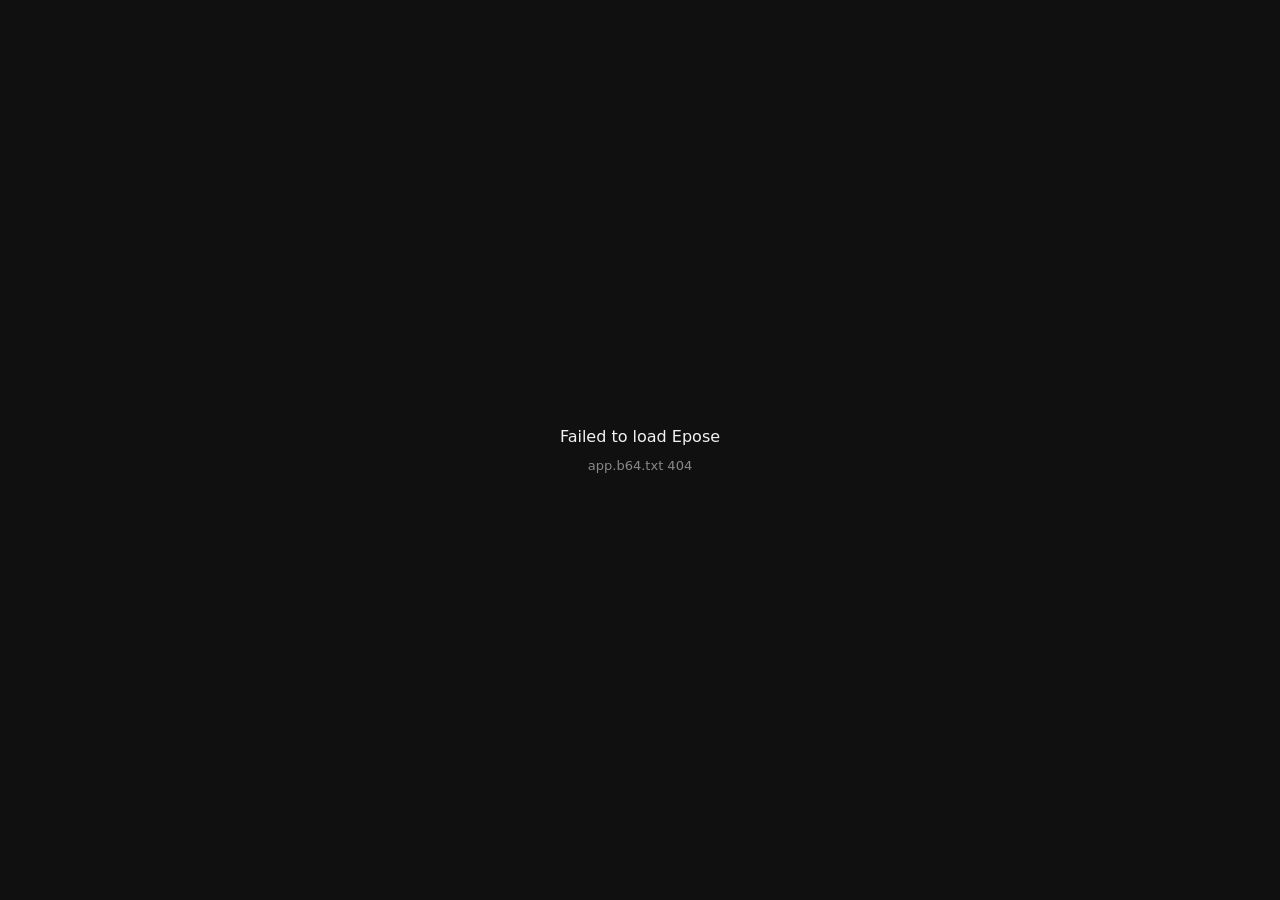
==== commit 2a94ce2a: "Replace index: no boot screen, Epose branding (gzip loader)" ====
--- a/index.html
+++ b/index.html
@@ -3,1024 +3,38 @@
 <head>
 <meta charset="UTF-8">
 <meta name="viewport" content="width=device-width,initial-scale=1.0">
-<title>Veil</title>
-<link id="favicon" rel="icon" href="image/favi.png">
+<title>Epose</title>
 <style>
-:root{
- --bg:#101010;--bg2:#151515;--bg3:#1b1b1b;--panel:#181818;--panel2:#202020;
- --border:#2b2b2b;--text:#f2f2f2;--muted:#888;--accent:#fff;--accentText:#111;--newtab:#101010;
- --danger:#ff6b6b;
-}
-*{box-sizing:border-box;margin:0;padding:0}
-html,body{width:100%;height:100%;overflow:hidden;background:var(--bg);color:var(--text)}
-body{font-family:Inter,ui-sans-serif,system-ui,-apple-system,BlinkMacSystemFont,"Segoe UI",sans-serif}
-button,input,select{font:inherit}button{border:0;outline:0}button:focus,input:focus,select:focus{outline:0}
-
-#browser{display:flex;flex-direction:column;width:100%;height:100%;background:var(--bg)}
-.chrome{flex:0 0 auto;background:var(--bg2);border-bottom:1px solid var(--border);z-index:100}
-.tabs-row{height:40px;display:flex;align-items:center;padding:0 8px;gap:0;overflow:hidden}
-.tabs{height:100%;display:flex;align-items:center;gap:3px;flex:1;min-width:0;overflow-x:auto;overflow-y:hidden;scrollbar-width:none}
-.tabs::-webkit-scrollbar{display:none}
-.tab{height:32px;flex:1 1 0;min-width:72px;max-width:180px;display:flex;align-items:center;gap:6px;padding:0 4px 0 8px;border-radius:8px;background:transparent;color:var(--muted);cursor:pointer;user-select:none;overflow:hidden;transform-origin:left center}
-.tab:hover{background:var(--bg3);color:var(--text)}
-.tab.active{background:var(--panel);color:var(--text)}
-.tab.opening{animation:tabOpen .18s cubic-bezier(.2,.8,.2,1)}
-.tab.closing{animation:tabClose .16s cubic-bezier(.4,0,1,1) forwards}
-@keyframes tabOpen{from{opacity:0;transform:scaleX(.72) translateY(3px);min-width:0;max-width:0;padding:0}to{opacity:1;transform:none}}
-@keyframes tabClose{from{opacity:1}to{opacity:0;min-width:0;max-width:0;padding:0;margin:0;flex-grow:0}}
-.tab-icon{width:16px;height:16px;flex:0 0 16px;display:flex;align-items:center;justify-content:center;overflow:hidden}
-.tab-icon img{width:16px;height:16px;border-radius:3px;object-fit:cover;display:block}
-.tab-title{flex:1;min-width:0;overflow:hidden;text-overflow:ellipsis;white-space:nowrap;font-size:12px}
-.tab-close{width:20px;height:20px;flex:0 0 20px;border-radius:5px;background:transparent;color:var(--muted);cursor:pointer;display:flex;align-items:center;justify-content:center;font-size:15px}
-.tab-close:hover{background:var(--panel2);color:var(--text)}
-.new-tab{width:30px;height:30px;flex:0 0 30px;min-width:30px;border-radius:8px;background:transparent;cursor:pointer;display:inline-flex;align-items:center;justify-content:center;padding:0;margin-left:2px;flex-shrink:0;border:0}
-.new-tab:hover{background:var(--panel2)}
-.new-tab img{width:14px;height:14px;display:block;filter:invert(1);opacity:.75}
-.tab-close img{width:12px;height:12px;display:block;filter:invert(1);opacity:.7}
-
-.modal-overlay{position:fixed;inset:0;background:rgba(0,0,0,.55);z-index:3000;display:flex;align-items:center;justify-content:center;padding:16px}
-.modal-box{width:min(360px,100%);background:var(--panel);border:1px solid var(--border);border-radius:14px;padding:18px}
-.modal-box h2{font-size:15px;margin-bottom:8px}
-.modal-box p{font-size:12px;color:var(--muted);margin-bottom:12px}
-.modal-actions{display:flex;gap:8px;justify-content:flex-end;margin-top:14px}
-.modal-cancel,.modal-go{height:34px;padding:0 14px;border-radius:8px;cursor:pointer;font-size:13px}
-.modal-cancel{background:var(--panel2);color:var(--text)}
-.modal-go{background:var(--accent);color:var(--accentText);font-weight:600}
-.range-row{display:flex;align-items:center;gap:12px;margin:8px 0}
-.range-row input[type=range]{flex:1}
-.range-val{min-width:28px;text-align:right;font-size:13px;color:var(--muted)}
-
-.toolbar{height:46px;display:flex;align-items:center;gap:4px;padding:6px 8px;background:var(--panel)}
-.nav-buttons{display:flex;gap:2px;flex:0 0 auto}
-.tool-btn,.menu-btn,.address-bookmark{background:transparent;color:var(--muted);cursor:pointer;display:flex;align-items:center;justify-content:center}
-.tool-btn,.menu-btn{width:34px;height:34px;border-radius:8px}
-.tool-btn:hover,.menu-btn:hover,.address-bookmark:hover{background:var(--panel2);color:var(--text)}
-.tool-btn:disabled{opacity:.28;cursor:default}
-.icon{width:17px;height:17px;display:block;background:currentColor;-webkit-mask:var(--i) center / contain no-repeat;mask:var(--i) center / contain no-repeat}
-.address-wrap{flex:1;min-width:0;height:34px;display:flex;align-items:center;border-radius:17px;background:var(--bg2);border:1px solid var(--border);padding:0 6px 0 12px}
-.address-wrap:focus-within{border-color:#444;background:var(--bg3)}
-.address-icon{width:15px;height:15px;margin-right:8px;flex:0 0 15px;background:var(--muted);-webkit-mask:url("image/search.svg") center / contain no-repeat;mask:url("image/search.svg") center / contain no-repeat}
-#address{flex:1;min-width:0;border:0;background:transparent;color:var(--text);font-size:13px}
-#address::placeholder{color:#666}
-.address-bookmark{width:28px;height:28px;border-radius:50%}
-.address-bookmark.saved{color:var(--accent)}
-.right-tools{display:flex;gap:2px;flex:0 0 auto}
-
-.viewport{position:relative;flex:1;min-height:0;width:100%;background:var(--bg);overflow:hidden}
-.page{position:absolute;inset:0;display:none;background:var(--bg)}
-.page.active{display:block}
-.engine-frame{width:100%;height:100%;display:block;border:0;background:#fff}
-
-.newtab-page{width:100%;height:100%;overflow:hidden;background-color:var(--newtab);background-size:cover;background-position:center;position:relative;display:flex;flex-direction:column}
-.newtab-media{position:absolute;inset:0;width:100%;height:100%;object-fit:cover;z-index:0;pointer-events:none;border:0}
-.newtab-media-img{position:absolute;inset:0;width:100%;height:100%;object-fit:cover;z-index:0;pointer-events:none}
-
-.newtab-page::before{content:"";position:absolute;inset:0;background:
-  radial-gradient(ellipse 80% 50% at 50% -10%, rgba(255,255,255,.07), transparent 55%),
-  radial-gradient(circle at 15% 80%, rgba(255,255,255,.03), transparent 40%),
-  radial-gradient(circle at 85% 70%, rgba(255,255,255,.025), transparent 40%);
-  pointer-events:none}
-.newtab-overlay{position:relative;z-index:1;width:100%;flex:1;min-height:0;overflow:hidden;display:flex;align-items:center;justify-content:center;padding:0;box-sizing:border-box}
-/* Fixed design stage — scaled as one unit so layout never squeezes or drops pieces */
-.newtab-stage{
-  width:700px;
-  max-width:none;
-  flex:0 0 auto;
-  display:flex;
-  flex-direction:column;
-  align-items:center;
-  transform:scale(var(--home-scale, 1));
-  transform-origin:center center;
-  will-change:transform;
-}
-.welcome-bar{width:640px;max-width:640px;margin:0 auto 28px;padding:14px 18px;border-radius:14px;background:rgba(255,255,255,.04);border:1px solid rgba(255,255,255,.08);backdrop-filter:blur(12px);text-align:center;box-sizing:border-box}
-.welcome-bar .welcome-line{font-size:14px;font-weight:600;letter-spacing:.01em;color:var(--text);margin-bottom:4px;text-align:center}
-.welcome-bar .welcome-time{font-size:12px;color:var(--muted);font-variant-numeric:tabular-nums;text-align:center}
-.newtab-center{width:640px;max-width:640px;text-align:center;display:flex;flex-direction:column;align-items:center;box-sizing:border-box}
-.veil-mark{width:92px;height:92px;margin:0 auto 16px;border-radius:28px;background:linear-gradient(145deg,rgba(255,255,255,.08),rgba(255,255,255,.02));border:1px solid rgba(255,255,255,.12);box-shadow:0 12px 40px rgba(0,0,0,.35);display:flex;align-items:center;justify-content:center;overflow:hidden}
-.veil-mark img{width:56px;height:56px;object-fit:contain;display:block}
-.newtab-title{font-size:clamp(40px,6.5vw,58px);font-weight:700;letter-spacing:-2.2px;line-height:1;margin-bottom:8px}
-.newtab-sub{font-size:13px;color:var(--muted);margin-bottom:22px;letter-spacing:.04em}
-.search-row{width:min(560px,100%);display:flex;align-items:stretch;gap:8px}
-.engine-select{height:50px;flex:0 0 auto;min-width:108px;border-radius:14px;border:1px solid rgba(255,255,255,.1);background:rgba(20,20,20,.85);color:var(--text);padding:0 12px;font-size:13px;cursor:pointer}
-.search-box{flex:1;min-width:0;height:50px;border-radius:14px;background:rgba(255,255,255,.94);border:1px solid rgba(0,0,0,.06);box-shadow:0 8px 32px rgba(0,0,0,.25);display:flex;align-items:center;padding:0 16px;gap:10px}
-.search-box .home-search-icon{width:18px;height:18px;flex:0 0 18px;background:#888;-webkit-mask:url("image/search.svg") center / contain no-repeat;mask:url("image/search.svg") center / contain no-repeat}
-.search-box input{flex:1;border:0;background:transparent;color:#111;font-size:14px}
-.search-box input::placeholder{color:#999}
-.quick-links{display:flex;justify-content:center;flex-wrap:wrap;gap:14px;margin-top:32px}
-.quick-links.row2{margin-top:12px}
-.quick-link{width:56px;height:56px;border-radius:16px;border:1px solid rgba(255,255,255,.1);background:rgba(255,255,255,.05);color:var(--text);cursor:pointer;display:flex;align-items:center;justify-content:center;transition:transform .15s ease,background .15s ease,border-color .15s ease}
-.quick-link:hover{transform:translateY(-3px);background:rgba(255,255,255,.09);border-color:rgba(255,255,255,.18)}
-.quick-link img{width:26px;height:26px;object-fit:contain;display:block;filter:invert(1)}
-.quick-link.soon{opacity:.45;cursor:default}
-.quick-link.soon:hover{transform:none}
-.launch-btn{margin-top:30px;height:42px;padding:0 24px;border-radius:999px;background:rgba(255,255,255,.06);border:1px solid rgba(255,255,255,.12);color:var(--text);cursor:pointer;font-size:13px;font-weight:500;letter-spacing:.02em;transition:background .15s ease,transform .15s ease}
-.launch-btn:hover{background:rgba(255,255,255,.1);transform:translateY(-1px)}
-.signup-overlay{position:fixed;inset:0;z-index:5000;background:rgba(0,0,0,.72);backdrop-filter:blur(10px);display:flex;align-items:center;justify-content:center;padding:20px}
-.signup-card{width:min(400px,100%);background:var(--panel);border:1px solid var(--border);border-radius:18px;padding:28px 24px;box-shadow:0 24px 80px rgba(0,0,0,.5)}
-.signup-card h2{font-size:20px;letter-spacing:-.02em;margin-bottom:6px}
-.signup-card .signup-sub{font-size:13px;color:var(--muted);margin-bottom:20px;line-height:1.45}
-.signup-card label{display:block;font-size:11px;text-transform:uppercase;letter-spacing:.08em;color:var(--muted);margin:12px 0 6px}
-.signup-card input{width:100%;height:42px;border-radius:10px;border:1px solid var(--border);background:var(--bg2);color:var(--text);padding:0 12px;font-size:14px}
-.signup-card .signup-go{width:100%;height:44px;margin-top:20px;border-radius:10px;background:var(--accent);color:var(--accentText);font-weight:600;font-size:14px;cursor:pointer}
-.signup-card .signup-err{color:var(--danger);font-size:12px;margin-top:10px;min-height:16px}
-.lock-overlay{position:fixed;inset:0;z-index:6000;background:rgba(8,8,10,.92);backdrop-filter:blur(16px);display:flex;align-items:center;justify-content:center;padding:20px}
-.lock-card{width:min(380px,100%);background:var(--panel);border:1px solid var(--border);border-radius:18px;padding:28px 24px;text-align:center}
-.lock-card h2{font-size:18px;margin-bottom:8px}
-.lock-card p{font-size:13px;color:var(--muted);margin-bottom:16px}
-.lock-card input{width:100%;height:42px;border-radius:10px;border:1px solid var(--border);background:var(--bg2);color:var(--text);padding:0 12px;margin-bottom:10px}
-.lock-card .lock-go{width:100%;height:42px;border-radius:10px;background:var(--accent);color:var(--accentText);font-weight:600;cursor:pointer}
-.lock-card .lock-err{color:var(--danger);font-size:12px;min-height:16px;margin-bottom:8px}
-
-.time-bar{position:relative;flex-shrink:0;left:auto;right:auto;bottom:auto;height:36px;padding:0 14px;display:flex;align-items:center;justify-content:center;background:rgba(0,0,0,.35);border-top:1px solid var(--border);font-size:12px;color:var(--muted);z-index:2}
-
-.menu{position:fixed;top:88px;right:10px;width:245px;background:var(--panel);border:1px solid var(--border);border-radius:13px;padding:7px;z-index:1000;display:none}
-.menu.open{display:block}
-.menu-item{width:100%;height:38px;padding:0 11px;border-radius:8px;background:transparent;color:var(--text);display:flex;align-items:center;gap:11px;cursor:pointer;text-align:left;font-size:13px}
-.menu-item:hover{background:var(--panel2)}
-.menu-icon{width:20px;height:20px;display:inline-flex;align-items:center;justify-content:center;color:var(--muted);flex:0 0 20px}.menu-icon img{width:16px;height:16px;display:block;filter:invert(1);opacity:.85}
-.menu-separator{height:1px;background:var(--border);margin:6px 4px}
-.backdrop{position:fixed;inset:0;background:rgba(0,0,0,.55);z-index:1100;display:none}
-.backdrop.open{display:block}
-.panel{position:fixed;right:0;top:0;height:100%;width:min(430px,100%);background:var(--panel);border-left:1px solid var(--border);z-index:1200;transform:translateX(100%);transition:transform .22s ease;display:flex;flex-direction:column}
-.panel.open{transform:translateX(0)}
-.panel-header,.panel-head{height:56px;padding:0 16px 0 20px;border-bottom:1px solid var(--border);display:flex;align-items:center;justify-content:space-between;gap:12px;flex-shrink:0}
-.panel-header h2,.panel-head > span{font-size:16px;font-weight:600;color:var(--text)}
-.close-panel,[data-close-panel]{width:32px;height:32px;border-radius:8px;background:transparent;border:0;color:var(--muted);cursor:pointer;display:inline-flex;align-items:center;justify-content:center;padding:0;flex:0 0 32px}
-.close-panel:hover,[data-close-panel]:hover{background:var(--panel2);color:var(--text)}
-.close-panel img,[data-close-panel] img{width:14px;height:14px;display:block;filter:invert(1);opacity:.85}
-
-.close-panel{width:32px;height:32px;border-radius:8px;background:transparent;color:var(--muted);cursor:pointer;font-size:20px}
-.panel-body{padding:20px;overflow-y:auto}
-.settings-cat{font-size:11px;font-weight:700;letter-spacing:.14em;text-transform:uppercase;color:var(--accent);opacity:.85;margin:28px 0 12px;padding-bottom:8px;border-bottom:1px solid var(--border)}
-.settings-cat:first-child{margin-top:0}
-.setting-section{margin-bottom:22px}
-.panel-body{animation:panelIn .22s ease}
-@keyframes panelIn{from{opacity:0;transform:translateX(8px)}to{opacity:1;transform:none}}
-.chrome{transition:background .25s ease,border-color .25s ease}
-.tab{transition:background .15s ease,color .15s ease,flex-basis .2s ease}
-.quick-link{transition:transform .18s ease,background .18s ease,box-shadow .18s ease}
-.quick-link:hover{box-shadow:0 8px 24px rgba(0,0,0,.35)}
-.search-box{transition:box-shadow .2s ease,transform .15s ease}
-.search-box:focus-within{box-shadow:0 12px 40px rgba(0,0,0,.35);transform:translateY(-1px)}
-
-.setting-title{font-size:12px;color:var(--muted);text-transform:uppercase;letter-spacing:.09em;margin-bottom:11px;display:flex;align-items:center;gap:8px;flex-wrap:wrap}
-.info-btn{width:18px;height:18px;padding:0;border:0;background:transparent;cursor:pointer;opacity:.5;display:inline-flex;align-items:center;justify-content:center;flex:0 0 18px;border-radius:50%}
-.info-btn:hover{opacity:1;background:rgba(255,255,255,.06)}
-.info-btn img{width:14px;height:14px;display:block;filter:invert(1);opacity:.9;pointer-events:none}
-.modal-box.info-modal{width:min(400px,100%)}
-.modal-box.info-modal h2{font-size:15px;margin-bottom:10px;text-transform:none;letter-spacing:0}
-.modal-box.info-modal p{font-size:13px;line-height:1.55;color:var(--muted);margin:0 0 16px}
-.modal-box.info-modal .modal-actions{display:flex;justify-content:flex-end}
-.preset-grid{display:grid;grid-template-columns:repeat(2,1fr);gap:9px}
-.preset{min-height:67px;border:1px solid var(--border);background:var(--bg2);border-radius:11px;cursor:pointer;text-align:left;padding:10px}
-.preset:hover{border-color:#555}
-.preset.active{border-color:var(--accent)}
-.preset-name{font-size:12px;margin-bottom:9px}
-.preset-preview{display:flex;gap:5px}
-.preset-dot{width:14px;height:14px;border-radius:50%;display:inline-block}
-.custom-card{display:none;margin-top:12px;padding:14px;border:1px solid var(--border);background:var(--bg2);border-radius:12px}
-.custom-card.open{display:block}
-.input-row{display:flex;align-items:center;gap:10px;margin-bottom:9px}
-.input-label{width:90px;flex:0 0 90px;font-size:12px;color:var(--muted)}
-.text-input,select.text-input{flex:1;min-width:0;height:36px;border-radius:8px;border:1px solid var(--border);background:var(--bg2);color:var(--text);padding:0 10px;font-size:12px}
-.color-input{width:45px;height:36px;padding:3px;border-radius:8px;border:1px solid var(--border);background:var(--bg3);cursor:pointer}
-.primary-btn{width:100%;height:38px;border-radius:9px;background:var(--accent);color:var(--accentText);cursor:pointer;font-size:12px;font-weight:600;margin-top:4px}
-.secondary-btn{width:100%;height:38px;border-radius:9px;background:var(--bg2);border:1px solid var(--border);color:var(--text);cursor:pointer;font-size:12px;margin-top:6px}
-.hint{font-size:11px;color:var(--muted);line-height:1.5;margin-top:6px}
-.switch-row{display:flex;align-items:center;justify-content:space-between;gap:12px;margin:8px 0}
-.switch-row .switch-label{font-size:13px;color:var(--text);flex:1}
-.switch{
-  position:relative;width:48px;height:28px;flex:0 0 48px;
-  border-radius:999px;border:none;padding:0;cursor:pointer;
-  background:rgba(255,255,255,.12);
-  transition:background .35s cubic-bezier(.4,0,.2,1), box-shadow .35s ease;
-  box-shadow:inset 0 0 0 1px rgba(255,255,255,.06);
-}
-.switch::after{
-  content:"";position:absolute;top:3px;left:3px;
-  width:22px;height:22px;border-radius:50%;
-  background:#fff;
-  box-shadow:0 2px 8px rgba(0,0,0,.28), 0 0 0 1px rgba(0,0,0,.04);
-  transition:transform .35s cubic-bezier(.34,1.4,.64,1), background .3s ease, width .2s ease;
-}
-.switch.on{background:var(--accent);box-shadow:none}
-.switch.on::after{transform:translateX(20px);background:var(--accentText)}
-.switch:active::after{width:26px}
-.switch.on:active::after{width:26px;transform:translateX(16px)}
-.switch:focus-visible{outline:2px solid var(--accent);outline-offset:3px}
-.menu-item.disabled{opacity:.35;pointer-events:none;cursor:default}
-.server-actions{display:inline-flex;align-items:center;gap:2px;margin-left:4px;flex-shrink:0}
-.server-edit,.server-del{
-  width:22px;height:22px;border:0;background:transparent;cursor:pointer;padding:0;
-  display:inline-flex;align-items:center;justify-content:center;opacity:.7;border-radius:6px;
-}
-.server-edit:hover,.server-del:hover{opacity:1;background:rgba(255,255,255,.06)}
-.server-edit img{width:13px;height:13px;filter:invert(1);display:block}
-.server-del img{width:12px;height:12px;filter:invert(1);display:block}
-
-
-
-
-
-
-.server-list{display:flex;flex-direction:column;gap:6px;margin-top:4px}
-.server-row{display:flex;align-items:center;gap:10px;width:100%;padding:10px 12px;border-radius:10px;border:1px solid var(--border);background:var(--bg2);color:var(--text);cursor:pointer;text-align:left;font-size:13px}
-.server-row:hover{background:var(--panel2)}
-.server-row.selected{border-color:var(--accent);background:var(--panel2)}
-.server-dot,.status-dot{
-  width:10px;height:10px;flex:0 0 10px;display:inline-block;line-height:0;
-}
-.server-dot img,.status-dot img{
-  width:10px;height:10px;display:block;
-  /* white SVG → tint via filter */
-  filter:brightness(0) invert(1);opacity:.55;
-}
-.server-dot.ping-good img,.status-dot.ping-good img{
-  filter:brightness(0) saturate(100%) invert(78%) sepia(47%) saturate(500%) hue-rotate(55deg) brightness(105%);opacity:1;
-}
-.server-dot.ping-mid img,.status-dot.ping-mid img{
-  filter:brightness(0) saturate(100%) invert(72%) sepia(45%) saturate(600%) hue-rotate(340deg) brightness(105%);opacity:1;
-}
-.server-dot.ping-bad img,.status-dot.ping-bad img{
-  filter:brightness(0) saturate(100%) invert(42%) sepia(70%) saturate(1200%) hue-rotate(330deg) brightness(105%);opacity:1;
-}
-.server-dot.ping-off img,.status-dot.ping-off img{
-  filter:brightness(0) invert(1);opacity:.35;
-}
-.server-dot.ping-wait img,.status-dot.ping-wait img{
-  filter:brightness(0) invert(1);opacity:.5;
-}
-.server-name{flex:1;min-width:0;overflow:hidden;text-overflow:ellipsis;white-space:nowrap}
-.server-ping{font-size:11px;color:var(--muted);font-variant-numeric:tabular-nums;margin-left:auto;flex-shrink:0}
-.server-ping.ping-good{color:#9dff90}
-.server-ping.ping-mid{color:#ffb86b}
-.server-ping.ping-bad{color:#ff7b7b}
-.server-ping.ping-off{color:#888}
-.server-row.selected .server-ping{margin-left:auto}
-
-.anim-opts{opacity:.45;pointer-events:none;transition:opacity .2s ease}
-.anim-opts.enabled{opacity:1;pointer-events:auto}
-.home-fx{position:absolute;inset:0;width:100%;height:100%;pointer-events:none;z-index:0}
-
-.transport-row,.cloak-grid{display:flex;flex-wrap:wrap;gap:8px}
-.transport-btn,.cloak-preset{flex:1;min-width:90px;height:36px;border-radius:9px;border:1px solid var(--border);background:var(--bg2);color:var(--text);cursor:pointer;font-size:12px}
-.transport-btn.active,.cloak-preset.active{border-color:var(--accent);background:var(--panel2);box-shadow:inset 0 0 0 1px var(--accent)}
-.bookmark-row{display:flex;align-items:center;gap:9px;padding:10px;border:1px solid var(--border);background:var(--bg2);border-radius:9px;margin-bottom:8px}
-.bookmark-main{min-width:0;flex:1;cursor:pointer}
-.bookmark-title{font-size:12px;white-space:nowrap;overflow:hidden;text-overflow:ellipsis}
-.bookmark-url{font-size:10px;color:var(--muted);white-space:nowrap;overflow:hidden;text-overflow:ellipsis;margin-top:3px}
-.bookmark-delete{width:28px;height:28px;border-radius:7px;background:transparent;color:var(--muted);cursor:pointer;display:inline-flex;align-items:center;justify-content:center;padding:0;border:0}
-.bookmark-delete img{width:12px;height:12px;display:block;filter:invert(1);opacity:.7}
-.bookmark-delete:hover img{opacity:1}
-.empty{padding:30px 10px;text-align:center;color:var(--muted);font-size:12px}
-.status{padding:10px 12px;border:1px solid var(--border);background:var(--bg2);border-radius:9px;color:var(--muted);font-size:11px;line-height:1.5;margin-top:10px}
-
-.cookie-overlay,.modal-overlay,.signup-overlay{position:fixed;inset:0;background:rgba(0,0,0,.72);z-index:3000;display:flex;align-items:center;justify-content:center;padding:20px;animation:veilFade .25s ease}
-.cookie-box,.modal-box,.signup-card{width:min(430px,100%);background:var(--panel);border:1px solid var(--border);border-radius:16px;padding:28px;animation:veilUp .3s ease}
-.cookie-box h2,.modal-box h2{font-size:18px}
-.cookie-box p,.modal-box p{margin-top:10px;color:var(--muted);font-size:13px;line-height:1.6}
-.cookie-buttons,.modal-actions{display:flex;gap:9px;margin-top:18px}
-.cookie-no,.cookie-yes,.modal-actions button{flex:1;height:40px;border-radius:9px;cursor:pointer;font-size:12px}
-.cookie-no{background:var(--bg2);border:1px solid var(--border);color:var(--text)}
-.cookie-yes{background:var(--accent);color:var(--accentText)}
-.engine-error{height:100%;display:flex;align-items:center;justify-content:center;padding:30px}
-.engine-error-box{width:min(560px,100%);border:1px solid var(--border);background:var(--panel);border-radius:14px;padding:24px}
-.engine-error-box h2{font-size:18px}
-.engine-error-box p{margin-top:9px;color:var(--muted);font-size:12px;line-height:1.6}
-.engine-error-box button{margin-top:16px;height:36px;padding:0 14px;border-radius:8px;background:var(--accent);color:var(--accentText);cursor:pointer}
-.modal-box select{width:100%;margin-top:14px;height:40px}
-.modal-cancel{background:var(--bg2);border:1px solid var(--border);color:var(--text)}
-.modal-go{background:var(--accent);color:var(--accentText)}
-
-
-
-/* Access gate — matte (matches THEMES.matte) */
-#accessGate{
-  position:fixed;inset:0;z-index:99999;display:none;align-items:center;justify-content:center;
-  background:#101010;flex-direction:column;padding:24px;
-}
-
-
-
-#accessGate .box{
-  position:relative;z-index:1;width:min(440px,92vw);background:#181818;border:1px solid #2b2b2b;
-  border-radius:14px;padding:36px 28px 32px;text-align:center;
-  animation:riseGate .4s ease both;
-}
-#accessGate h1{font-size:24px;font-weight:650;margin-bottom:8px;color:#f2f2f2}
-#accessGate .gate-sub{font-size:14px;color:#888;margin-bottom:16px;line-height:1.55}
-#accessGate .otp-row{
-  display:flex;justify-content:center;gap:8px;margin:4px 0 14px;
-}
-#accessGate .otp-digit{
-  width:42px;height:48px;border-radius:10px;border:1px solid #2b2b2b;background:#151515;
-  color:#f2f2f2;font-size:20px;font-weight:600;text-align:center;padding:0;
-  outline:none;box-sizing:border-box;margin:0;
-  caret-color:#f2f2f2;
-}
-#accessGate .otp-digit:focus{border-color:#555}
-#accessGate .gate-sub.hidden-sub{display:none!important}
-#accessGate input{
-  width:100%;height:44px;border-radius:10px;border:1px solid #2b2b2b;background:#151515;
-  color:#f2f2f2;padding:0 14px;margin-bottom:10px;text-align:left;letter-spacing:normal;
-  font-size:14px;outline:none;box-sizing:border-box;
-}
-#accessGate input:focus{border-color:#444}
-#accessGate .gate-btn{
-  width:100%;height:44px;border:0;border-radius:10px;background:#ffffff;color:#111111;
-  font-weight:700;cursor:pointer;font-size:14px;margin-top:4px;
-}
-#accessGate .gate-btn:hover{filter:brightness(.95)}
-#accessGate .gate-btn.secondary{background:#1c1c1c;color:#ddd;border:1px solid #333;margin-top:8px}
-#accessGate .gate-btn.linkish{background:transparent;color:#888;height:auto;padding:10px 0;font-weight:500;font-size:13px}
-#accessGate .gate-btn.linkish:hover{color:#ccc;filter:none}
-#accessGate .amsg{font-size:13px;min-height:18px;margin-top:12px;color:#888}
-#accessGate .gate-tabs{display:flex;gap:6px;margin-bottom:14px}
-#accessGate .gate-tab{flex:1;height:36px;border-radius:8px;border:1px solid #2a2a2a;background:#141414;color:#888;font-size:13px;cursor:pointer}
-#accessGate .gate-tab.active{border-color:#555;background:#1c1c1c;color:#f0f0f0}
-#accessGate .gate-panel{display:none}
-#accessGate .gate-panel.active{display:block}
-#accessGate.checking .box{visibility:hidden}
-#accessGate.is-blocked .box{transition:opacity .3s ease,filter .3s ease}
-#accessGate .pending-box{padding:4px 0 0}
-#accessGate .pending-icon{
-  width:48px;height:48px;margin:0 auto 14px;border-radius:14px;
-  border:1px solid #2a2a2a;background:#141414;display:flex;align-items:center;justify-content:center;
-  line-height:0;
-}
-#accessGate .pending-icon img{
-  width:14px;height:14px;display:block;
-  filter:brightness(0) invert(1);opacity:.7;
-}
-#accessGate .pending-icon.status-wait img{
-  filter:brightness(0) saturate(100%) invert(72%) sepia(45%) saturate(600%) hue-rotate(340deg) brightness(105%);opacity:1;
-}
-#accessGate .pending-icon.status-ok img{
-  filter:brightness(0) saturate(100%) invert(78%) sepia(47%) saturate(500%) hue-rotate(55deg) brightness(105%);opacity:1;
-}
-#accessGate .pending-box h2{font-size:18px;margin-bottom:6px;color:#f0f0f0;font-weight:650}
-#accessGate .pending-email{font-size:12px;color:#aaa;margin:0 0 12px;word-break:break-all}
-#accessGate .pending-box p{color:#888;font-size:13px;line-height:1.55;margin:0 0 10px}
-#accessGate .pending-hint{font-size:12px;color:#666;margin-bottom:16px!important}
-#accessGate .pending-box .gate-btn.secondary{margin-top:4px}
-
-#accessGate .google-wrap{width:100%}
-#accessGate .google-btn-host{display:flex;justify-content:center;min-height:40px}
-#accessGate .gate-or{
-  text-align:center;color:#666;font-size:12px;margin:12px 0 4px;
-  position:relative
-}
-#accessGate .gate-or::before,#accessGate .gate-or::after{
-  content:"";position:absolute;top:50%;width:38%;height:1px;background:#2a2a2a
-}
-#accessGate .gate-or::before{left:0}
-#accessGate .gate-or::after{right:0}
-#accessBlocked{
-  display:none;position:fixed;inset:0;z-index:100000;
-  align-items:center;justify-content:center;padding:24px;
-  background:rgba(16,16,16,.92);
-}
-#accessBlocked .blocked-panel{
-  max-width:440px;width:100%;text-align:center;padding:36px 28px;
-  background:#181818;border:1px solid #2b2b2b;border-radius:14px;
-}
-#accessBlocked h2{font-size:20px;font-weight:650;margin:0 0 12px;color:#f2f2f2}
-#accessBlocked .blocked-time{font-size:14px;line-height:1.55;color:#888;margin:0}
-@keyframes riseGate{from{opacity:0;transform:translateY(8px)}to{opacity:1;transform:none}}
-body.gate-lock #browser,
-body.gate-lock #app,
-body.gate-lock .panel,
-body.gate-lock .menu,
-body.gate-lock .backdrop{display:none!important}
-body.gate-lock{background:#101010}
-/* Gate visible immediately while locked — no flash of browser/panels */
-body.gate-lock #accessGate{display:flex!important}
-#accessGate{display:none}
-/* App loader stays visible during unlock (must not be hidden by gate-lock) */
-#veilAppLoad{
-  position:fixed;inset:0;z-index:200000;display:flex;align-items:center;justify-content:center;
-  background:#0c0c0c;flex-direction:column;padding:28px;
-  transition:opacity .5s ease,visibility .5s ease;
-}
-#veilAppLoad.done{opacity:0;visibility:hidden;pointer-events:none}
-
-
-/* ——— Boot loader ——— */
-#veilBoot{
-  position:fixed;inset:0;z-index:200000;display:flex;align-items:center;justify-content:center;
-  background:#0c0c0c;flex-direction:column;padding:28px;
-  transition:opacity .55s ease,visibility .55s ease;
-}
-#veilBoot.done{opacity:0;visibility:hidden;pointer-events:none}
-#veilBoot.err{background:#0e0c0c}
-.boot-card{
-  width:min(380px,92vw);text-align:center;
-  animation:bootIn .5s ease both;
-}
-@keyframes bootIn{from{opacity:0;transform:translateY(12px) scale(.98)}to{opacity:1;transform:none}}
-.boot-mark{
-  width:64px;height:64px;margin:0 auto 18px;border-radius:18px;
-  background:linear-gradient(145deg,#1a1a1a,#121212);border:1px solid #2a2a2a;
-  display:flex;align-items:center;justify-content:center;
-  box-shadow:0 8px 32px rgba(0,0,0,.45);
-}
-.boot-mark img{width:32px;height:32px;opacity:.95}
-.boot-title{font-size:22px;font-weight:650;color:#f2f2f2;letter-spacing:-.02em;margin-bottom:6px}
-.boot-sub{font-size:13px;color:#777;margin-bottom:22px;min-height:18px}
-.boot-bar{
-  height:3px;width:100%;border-radius:99px;background:#1a1a1a;overflow:hidden;margin-bottom:18px;
-}
-.boot-bar > i{
-  display:block;height:100%;width:12%;border-radius:99px;
-  background:linear-gradient(90deg,#555,#f0f0f0,#555);background-size:200% 100%;
-  animation:bootSlide 1.1s ease infinite;
-}
-@keyframes bootSlide{
-  0%{width:12%;margin-left:0;opacity:.7}
-  50%{width:55%;margin-left:20%;opacity:1}
-  100%{width:12%;margin-left:88%;opacity:.5}
-}
-.boot-steps{text-align:left;font-size:12px;color:#666;line-height:1.7}
-.boot-steps .ok{color:#8fdf8a}
-.boot-steps .fail{color:#ff7b7b}
-.boot-steps .run{color:#c8c8c8}
-.boot-error{
-  display:none;margin-top:8px;padding:14px 16px;border-radius:12px;
-  border:1px solid #3a2020;background:#181010;text-align:left;
-}
-#veilBoot.err .boot-error{display:block;animation:bootIn .35s ease both}
-#veilBoot.err .boot-bar{display:none}
-.boot-error h3{font-size:14px;color:#ff9a9a;margin:0 0 8px;font-weight:650}
-.boot-error p{font-size:13px;color:#aaa;line-height:1.5;margin:0 0 10px;word-break:break-word}
-.boot-error a{color:#f0f0f0;text-decoration:underline}
-.boot-error .boot-retry{
-  margin-top:12px;width:100%;height:40px;border:0;border-radius:10px;
-  background:#f0f0f0;color:#111;font-weight:650;cursor:pointer;font-size:13px;
-}
-body.booting #accessGate,body.booting #browser,body.booting #app{visibility:hidden!important}
-body.boot-reveal #accessGate .box,
-body.boot-reveal #browser{
-  animation:bootReveal .55s cubic-bezier(.22,1,.36,1) both;
-}
-@keyframes bootReveal{
-  from{opacity:0;transform:translateY(14px) scale(.985);filter:blur(4px)}
-  to{opacity:1;transform:none;filter:none}
-}
-
-
-/* History panel */
-.history-panel{position:fixed;top:0;right:0;width:min(360px,100%);height:100%;background:var(--panel);
-  border-left:1px solid var(--border);z-index:1200;display:none;flex-direction:column;padding:16px;
-  animation:riseGate .3s ease}
-.history-panel.open{display:flex}
-.history-panel h3{font-size:15px;margin-bottom:12px}
-.history-list{flex:1;overflow:auto}
-.history-item{display:flex;align-items:center;gap:8px;padding:10px 8px;border-radius:10px;border:1px solid transparent}
-.history-item:hover{background:var(--panel2);border-color:var(--border)}
-.history-item a{flex:1;color:var(--text);text-decoration:none;font-size:13px;overflow:hidden;text-overflow:ellipsis;white-space:nowrap}
-.history-item button{width:28px;height:28px;border:0;background:transparent;cursor:pointer;padding:4px}
-.history-item button img{width:14px;height:14px;opacity:.7}
-.history-clear{margin-top:12px;width:100%;height:40px;border-radius:10px;border:1px solid var(--border);
-  background:var(--bg2);color:var(--text);font-weight:600;cursor:pointer}
-
-
-@keyframes veilFade{from{opacity:0}to{opacity:1}}
-@keyframes veilUp{from{opacity:0;transform:translateY(10px)}to{opacity:1;transform:none}}
-.history-item{display:flex;align-items:center;gap:8px;padding:10px 8px;border-radius:10px}
-.history-item:hover{background:var(--panel2)}
-.history-item a{flex:1;color:var(--text);text-decoration:none;font-size:13px;overflow:hidden;text-overflow:ellipsis;white-space:nowrap;cursor:pointer}
-.history-item button{width:28px;height:28px;border:0;background:transparent;cursor:pointer;padding:4px;filter:brightness(0) invert(1);opacity:.85}
-.history-item button:hover{opacity:1}
-.panel{animation:veilUp .28s ease}
-.menu.open{animation:veilUp .2s ease}
-
-/* Smaller screens / low height */
-@media (max-width: 720px), (max-height: 640px) {
-  .tabbar{height:36px;padding:0 4px}
-  .tab{min-width:72px;max-width:140px;height:28px;font-size:11px;padding:0 8px}
-  .toolbar{height:40px;padding:4px 6px;gap:2px}
-  .toolbar .icon-btn{width:30px;height:30px}
-  .url-wrap{height:30px}
-  .url-input{font-size:12px}
-  .time-bar{height:30px;font-size:11px;padding:0 10px}
-  .settings-panel,.history-panel{width:min(100vw - 16px, 400px)}
-}
-/* Homepage scales via --home-scale; do not hide features on short viewports */
-@media (max-width: 420px) {
-  .tab{min-width:56px;max-width:100px}
-  .toolbar .icon-btn#menuBtn{margin-left:0}
-  .omnibox-form{gap:2px}
-}
-
-/* ——— Games page ——— */
-.games-page{width:100%;height:100%;overflow:auto;background:var(--bg);color:var(--text);position:relative}
-.games-hero{position:relative;width:100%;height:min(52vh,420px);min-height:260px;overflow:hidden;background:var(--bg3)}
-.games-hero-slide{position:absolute;inset:0;opacity:0;pointer-events:none;transition:opacity .6s ease}
-.games-hero-slide.active{opacity:1;pointer-events:auto}
-.games-hero-bg{position:absolute;inset:0}
-.games-hero-bg img{width:100%;height:100%;object-fit:cover;display:block}
-.games-hero-shade{position:absolute;inset:0;background:linear-gradient(90deg,rgba(0,0,0,.82) 0%,rgba(0,0,0,.45) 45%,rgba(0,0,0,.15) 100%),linear-gradient(transparent 40%,rgba(0,0,0,.75) 100%)}
-.games-hero-content{position:absolute;left:0;bottom:0;padding:28px 28px 36px;max-width:min(560px,92%);z-index:2}
-.games-hero-title{font-size:clamp(28px,4.5vw,44px);font-weight:800;letter-spacing:-.02em;line-height:1.05;margin:0 0 10px;text-transform:uppercase}
-.games-hero-tags{display:flex;flex-wrap:wrap;gap:6px;margin-bottom:10px}
-.games-tag{font-size:11px;padding:3px 9px;border-radius:999px;border:1px solid rgba(255,255,255,.18);background:rgba(0,0,0,.35);color:rgba(255,255,255,.9)}
-.games-hero-desc{font-size:13px;line-height:1.5;color:rgba(255,255,255,.78);margin:0 0 14px}
-.games-hero-actions{display:flex;gap:10px;align-items:center}
-.games-play-btn{height:36px;padding:0 18px;border-radius:999px;border:0;background:#fff;color:#111;font-weight:650;font-size:13px;cursor:pointer}
-.games-more-btn{height:36px;padding:0 16px;border-radius:999px;border:1px solid rgba(255,255,255,.35);background:rgba(0,0,0,.35);color:#fff;font-size:13px;cursor:pointer}
-.games-hero-dots{position:absolute;right:20px;bottom:16px;display:flex;gap:6px;z-index:3}
-.games-dot{width:8px;height:8px;border-radius:999px;border:0;background:rgba(255,255,255,.35);cursor:pointer;padding:0}
-.games-dot.active{background:#fff;width:22px}
-.games-inner{max-width:1200px;margin:0 auto;padding:18px 18px 48px;box-sizing:border-box}
-.games-header{display:flex;flex-direction:column;gap:12px;margin-bottom:18px}
-.games-search-wrap{position:relative;width:100%}
-.games-search{width:100%;height:42px;border-radius:12px;border:1px solid var(--border);background:var(--bg2);color:var(--text);padding:0 14px 0 40px;font-size:14px;outline:none;box-sizing:border-box}
-.games-search-wrap .gs-icon{position:absolute;left:12px;top:50%;transform:translateY(-50%);width:18px;height:18px;background:var(--muted);-webkit-mask:url("image/search.svg") center/contain no-repeat;mask:url("image/search.svg") center/contain no-repeat;pointer-events:none}
-.games-cats{display:flex;flex-wrap:wrap;gap:8px}
-.games-cat{height:32px;padding:0 12px;border-radius:999px;border:1px solid var(--border);background:var(--bg2);color:var(--muted);font-size:12px;cursor:pointer}
-.games-cat.active,.games-cat:hover{border-color:var(--accent);color:var(--text);background:var(--panel2)}
-.games-section{margin-bottom:22px}
-.games-section h3{font-size:14px;font-weight:650;margin:0 0 12px;color:var(--text)}
-.games-row{display:grid;grid-template-columns:repeat(auto-fill,minmax(132px,1fr));gap:12px}
-.games-row.filtering{opacity:.35;transform:translateY(4px);pointer-events:none;transition:opacity .22s ease,transform .22s ease}
-.games-row.filtering-done{opacity:1;transform:none;transition:opacity .28s ease,transform .28s ease}
-.game-tile{border-radius:14px;border:1px solid var(--border);background:var(--panel);overflow:hidden;cursor:pointer;transition:transform .18s ease,border-color .18s ease,opacity .28s ease,box-shadow .18s ease;opacity:1;animation:gameTileIn .32s ease both}
-.game-tile:hover{transform:translateY(-3px);border-color:var(--accent);box-shadow:0 8px 22px rgba(0,0,0,.28)}
-.game-tile .thumb{width:100%;aspect-ratio:1;background:var(--bg3);overflow:hidden}
-.game-tile .thumb img{width:100%;height:100%;object-fit:cover;display:block}
-.game-tile .meta{padding:8px 9px 10px}
-.game-tile .meta .name{font-size:12px;font-weight:600;white-space:nowrap;overflow:hidden;text-overflow:ellipsis}
-.game-tile .meta .cat{font-size:10px;color:var(--muted);margin-top:2px}
-.game-tile.fav .meta .name{color:var(--text)}
-.games-empty{color:var(--muted);font-size:13px;padding:16px 4px}
-@keyframes gameTileIn{from{opacity:0;transform:translateY(10px) scale(.97)}to{opacity:1;transform:none}}
-.game-player-overlay{position:fixed;inset:0;z-index:4000;background:rgba(0,0,0,.72);display:flex;align-items:center;justify-content:center;padding:18px;box-sizing:border-box}
-.game-player{width:min(1100px,100%);height:min(720px,100%);background:var(--panel);border:1px solid var(--border);border-radius:14px;display:flex;flex-direction:row;overflow:hidden;box-shadow:0 20px 60px rgba(0,0,0,.45)}
-.game-player-main{flex:1;min-width:0;display:flex;flex-direction:column;min-height:0}
-.game-player-bar{height:48px;flex:0 0 48px;display:flex;align-items:center;gap:8px;padding:0 12px;border-bottom:1px solid var(--border);background:var(--bg2)}
-.game-player-title{flex:1;min-width:0;display:flex;align-items:center;justify-content:center;gap:10px;overflow:hidden}
-.game-player-title .gpt-name{font-size:14px;font-weight:700;white-space:nowrap;overflow:hidden;text-overflow:ellipsis;max-width:42%}
-.game-player-title .gpt-sep{color:var(--muted);opacity:.5;font-weight:400;flex:0 0 auto}
-.game-player-title .gpt-mat{font-size:11px;font-weight:650;padding:3px 9px;border-radius:999px;border:1px solid var(--border);background:var(--panel);color:var(--text);letter-spacing:.04em;flex:0 0 auto}
-.game-player-title .gpt-diff{font-size:12px;font-weight:550;color:var(--muted);white-space:nowrap;flex:0 0 auto}
-.game-player-title .gpt-diff b{color:var(--text);font-weight:700}
-.game-player-btn{width:34px;height:34px;border-radius:8px;border:0;background:transparent;color:var(--muted);cursor:pointer;display:flex;align-items:center;justify-content:center;padding:0;flex:0 0 auto}
-.game-player-btn:hover{background:var(--panel2)}
-.game-player-btn img{width:16px;height:16px;filter:invert(1);opacity:.9;display:block}
-.game-player-btn.gp-close{order:-1}
-.game-player-frame{flex:1;min-height:0;background:#111;position:relative}
-.game-player-frame iframe{width:100%;height:100%;border:0;display:block;background:#0a0a0a}
-.game-notes{width:0;overflow:hidden;border-left:0;background:var(--bg2);display:flex;flex-direction:column;min-height:0;transition:width .2s ease}
-.game-player.notes-open .game-notes{width:300px;border-left:1px solid var(--border)}
-.game-notes-header{height:44px;display:flex;align-items:center;justify-content:space-between;padding:0 10px;border-bottom:1px solid var(--border);font-size:13px;font-weight:600}
-.game-notes-tabs{display:flex;gap:4px;padding:8px;border-bottom:1px solid var(--border);flex-wrap:wrap}
-.game-note-tab{height:26px;padding:0 8px;border-radius:6px;border:1px solid var(--border);background:var(--panel);color:var(--muted);font-size:11px;cursor:pointer;max-width:100px;overflow:hidden;text-overflow:ellipsis;white-space:nowrap}
-.game-note-tab.active{border-color:var(--accent);color:var(--text)}
-.game-notes-editor{flex:1;display:flex;flex-direction:column;padding:8px;gap:8px;min-height:0}
-.game-note-title{width:100%;height:34px;border-radius:8px;border:1px solid var(--border);background:var(--panel);color:var(--text);padding:0 10px;font-size:12px;box-sizing:border-box}
-.game-notes-editor textarea{flex:1;width:100%;border:1px solid var(--border);border-radius:8px;background:var(--panel);color:var(--text);padding:10px;resize:none;font-size:12px;box-sizing:border-box;min-height:120px}
-.game-notes-actions{display:flex;gap:8px}
-.game-note-action{height:30px;padding:0 12px;border-radius:8px;border:1px solid var(--border);background:var(--panel);color:var(--text);font-size:12px;cursor:pointer}
-.modal-overlay.game-info-modal{z-index:5200;background:rgba(0,0,0,.78)}
-.game-info-box{width:min(420px,100%);max-height:min(70vh,520px);overflow:auto}
-.game-info-top{display:flex;align-items:center;justify-content:space-between;gap:8px;margin-bottom:14px}
-.game-info-top h2{margin:0;font-size:17px;font-weight:700}
-.game-info-meta{display:flex;flex-wrap:wrap;gap:6px;margin:-4px 0 14px}
-.game-info-meta span{font-size:11px;padding:3px 9px;border-radius:999px;border:1px solid var(--border);background:var(--bg2);color:var(--muted)}
-.game-info-choices{display:grid;grid-template-columns:1fr 1fr;gap:10px}
-.game-info-choice{height:48px;border-radius:12px;border:1px solid var(--border);background:var(--bg2);color:var(--text);font-size:13px;font-weight:550;cursor:pointer;transition:border-color .15s ease,background .15s ease}
-.game-info-choice:hover{border-color:var(--accent);background:var(--panel2)}
-.game-info-detail{animation:veilFade .2s ease}
-.game-info-detail h3{margin:8px 0 10px;font-size:15px;font-weight:650}
-.game-info-detail p{margin:0;font-size:13px;line-height:1.6;color:var(--muted);white-space:pre-wrap}
-.game-info-back{display:inline-flex;align-items:center;gap:6px;border:0;background:transparent;color:var(--text);cursor:pointer;font-size:12px;padding:4px 0;margin-bottom:10px}
-.game-info-back:hover{color:var(--accent)}
-.game-info-back img{width:14px;height:14px;filter:invert(1);opacity:.85}
-
+html,body{margin:0;height:100%;background:#101010;color:#f2f2f2;font-family:system-ui,sans-serif}
+#load{display:flex;align-items:center;justify-content:center;height:100%;flex-direction:column;gap:12px}
+#load span{color:#888;font-size:13px}
 </style>
 </head>
-<body class="gate-lock">
-<div id="veilBoot" aria-live="polite">
-  <div class="boot-card">
-    <div class="boot-mark"><img src="image/favi.png" alt="" onerror="this.style.display='none'"></div>
-    <div class="boot-title">Veil</div>
-    <div class="boot-sub" id="bootSub">Getting ready…</div>
-    <div class="boot-bar"><i></i></div>
-    <div class="boot-steps" id="bootSteps"></div>
-    <div class="boot-error" id="bootError">
-      <h3>Couldn’t start Veil</h3>
-      <p id="bootErrorMsg"></p>
-      <p>If this keeps happening, email support:<br>
-        <a href="mailto:veilsupport01@gmail.com">veilsupport01@gmail.com</a>
-      </p>
-      <button type="button" class="boot-retry" id="bootRetry">Try again</button>
-    </div>
-  </div>
-</div>
+<body>
+<div id="load">Loading Epose…<span>Preparing login</span></div>
 <script>
-(function () {
-  var SUPPORT = "veilsupport01@gmail.com";
-  var WORKER = (localStorage.getItem("veil_worker_url") || "https://veil-access.retropixel404.workers.dev").replace(/\/$/, "");
-  var sub = document.getElementById("bootSub");
-  var stepsEl = document.getElementById("bootSteps");
-  var boot = document.getElementById("veilBoot");
-  var steps = [];
-
-  function setSub(t) { if (sub) sub.textContent = t; }
-  function addStep(label, state) {
-    steps.push({ label: label, state: state || "run" });
-    renderSteps();
-  }
-  function setStep(i, state, label) {
-    if (!steps[i]) return;
-    steps[i].state = state;
-    if (label) steps[i].label = label;
-    renderSteps();
-  }
-  function renderSteps() {
-    if (!stepsEl) return;
-    stepsEl.innerHTML = steps.map(function (s) {
-      var mark = s.state === "ok" ? "✓ " : s.state === "fail" ? "✕ " : "· ";
-      return '<div class="' + s.state + '">' + mark + s.label + "</div>";
-    }).join("");
-  }
-
-  function fail(err) {
-    document.body.classList.add("boot-failed");
-    if (boot) boot.classList.add("err");
-    setSub("Something went wrong");
-    var msg = document.getElementById("bootErrorMsg");
-    if (msg) msg.textContent = String(err && err.message ? err.message : err || "Unknown error");
-    var retry = document.getElementById("bootRetry");
-    if (retry) retry.onclick = function () { location.reload(); };
-  }
-
-  function succeed() {
-    setSub("Ready");
-    document.body.classList.remove("booting");
-    /* Keep #veilBoot covering the page until access-gate.js dismisses it
-       after login/pending is painted — prevents menu/chrome flicker. */
-    try { window.__VEIL_BOOT_READY = true; } catch (e) {}
-    try { window.dispatchEvent(new CustomEvent("veil-boot-ready")); } catch (e) {}
-  }
-
-  function wait(ms) { return new Promise(function (r) { setTimeout(r, ms); }); }
-
-  async function checkScripts() {
-    addStep("Page ready", "run");
-    await wait(80);
-    if (typeof window === "undefined") throw new Error("Browser environment missing");
-    setStep(0, "ok", "Page ready");
-  }
-
-  async function checkWorker() {
-    addStep("Checking access", "run");
-    setSub("Connecting…");
-    var ctrl = typeof AbortController !== "undefined" ? new AbortController() : null;
-    var t = setTimeout(function () { try { ctrl && ctrl.abort(); } catch (e) {} }, 10000);
-    try {
-      var res = await fetch(WORKER + "/api/health", {
-        method: "GET",
-        signal: ctrl ? ctrl.signal : undefined,
-        cache: "no-store",
-      });
-      clearTimeout(t);
-      if (!res.ok) throw new Error("Checking access returned " + res.status);
-      var data = await res.json().catch(function () { return {}; });
-      if (!data.ok) throw new Error("Checking access is not healthy");
-      setStep(1, "ok", "Checking access");
-    } catch (e) {
-      clearTimeout(t);
-      setStep(1, "fail", "Checking access");
-      throw new Error("Could not reach access service. Check your connection, then try again. (" + (e.message || e) + ")");
+(async function () {
+  try {
+    var res = await fetch("app.b64.txt?v=2");
+    if (!res.ok) throw new Error("app.b64.txt " + res.status);
+    var b64 = (await res.text()).trim();
+    var bin = atob(b64);
+    var bytes = new Uint8Array(bin.length);
+    for (var i = 0; i < bin.length; i++) bytes[i] = bin.charCodeAt(i);
+    if (typeof DecompressionStream === "undefined") {
+      throw new Error("Browser cannot decompress; use a modern Chrome/Edge/Firefox/Safari");
     }
-  }
-
-  async function checkAssets() {
-    addStep("Sign-in screen", "run");
-    setSub("Loading interface…");
-    await wait(120);
-    var gate = document.getElementById("accessGate");
-    if (!gate) throw new Error("Sign-in screen failed to load (missing access gate)");
-    setStep(2, "ok", "Sign-in screen");
-  }
-
-  async function run() {
-    try {
-      setSub("Getting ready…");
-      await checkScripts();
-      await checkWorker();
-      await checkAssets();
-      setSub("Almost there…");
-      await wait(280);
-      succeed();
-    } catch (e) {
-      fail(e);
-    }
-  }
-
-  if (document.readyState === "loading") {
-    document.addEventListener("DOMContentLoaded", function () { run(); });
-  } else {
-    run();
+    var ds = new DecompressionStream("gzip");
+    var stream = new Blob([bytes]).stream().pipeThrough(ds);
+    var html = await new Response(stream).text();
+    document.open();
+    document.write(html);
+    document.close();
+  } catch (e) {
+    var el = document.getElementById("load");
+    if (el) el.innerHTML = "Failed to load Epose<br><span>" + String(e.message || e) + "</span>";
   }
 })();
 </script>
-<div id="accessGate">
-  <div class="box" id="gateAuthBox">
-    <h1>Veil</h1>
-    <p class="gate-sub" id="gateSub">Sign in to continue</p>
-    <div class="gate-tabs">
-      <button type="button" class="gate-tab active" data-gate-tab="login">Log in</button>
-      <button type="button" class="gate-tab" data-gate-tab="signup">Sign up</button>
-    </div>
-    <div id="googleSignInWrap" class="google-wrap" style="display:none;margin-bottom:14px">
-      <div id="googleSignInBtn" class="google-btn-host"></div>
-      <p class="gate-or">or</p>
-    </div>
-    <div class="gate-panel active" id="panelLogin">
-      <input id="loginEmail" type="email" placeholder="Email" autocomplete="username" />
-      <input id="loginPass" type="password" placeholder="Password" autocomplete="current-password" />
-      <button type="button" class="gate-btn" id="loginBtn">Log in</button>
-    </div>
-    <div class="gate-panel" id="panelSignup">
-      <input id="signupEmail" type="email" placeholder="Email" autocomplete="email" />
-      <input id="signupPass" type="password" placeholder="Password (min 6)" autocomplete="new-password" />
-      <button type="button" class="gate-btn" id="signupBtn">Create account</button>
-    </div>
-    <div class="gate-panel" id="panelVerify">
-      <p class="gate-sub" id="verifyHint">Enter the 6-digit code sent to your email</p>
-      <div class="otp-row" id="otpRow" role="group" aria-label="6-digit verification code">
-        <input class="otp-digit" type="text" inputmode="numeric" maxlength="1" autocomplete="one-time-code" data-otp="0" aria-label="Digit 1" />
-        <input class="otp-digit" type="text" inputmode="numeric" maxlength="1" data-otp="1" aria-label="Digit 2" />
-        <input class="otp-digit" type="text" inputmode="numeric" maxlength="1" data-otp="2" aria-label="Digit 3" />
-        <input class="otp-digit" type="text" inputmode="numeric" maxlength="1" data-otp="3" aria-label="Digit 4" />
-        <input class="otp-digit" type="text" inputmode="numeric" maxlength="1" data-otp="4" aria-label="Digit 5" />
-        <input class="otp-digit" type="text" inputmode="numeric" maxlength="1" data-otp="5" aria-label="Digit 6" />
-      </div>
-      <input type="hidden" id="verifyCode" value="" />
-      <button type="button" class="gate-btn" id="verifyBtn">Verify email</button>
-      <button type="button" class="gate-btn linkish" id="backToLoginBtn">Back to log in</button>
-    </div>
-    <div class="gate-panel" id="panelPending">
-      <div class="pending-box">
-        <div class="pending-icon status-wait" aria-hidden="true"><img src="image/status.svg" alt=""></div>
-        <h2 id="pendingTitle">Almost there</h2>
-        <p class="pending-email" id="pendingEmail"></p>
-        <p id="pendingText">We’re waiting for an admin to approve your account. This usually doesn’t take long.</p>
-        <p class="pending-hint" id="pendingHint">You can leave this page open — we’ll check for you every few seconds.</p>
-        <button type="button" class="gate-btn secondary" id="pendingRefreshBtn">Check status</button>
-        <button type="button" class="gate-btn linkish" id="pendingLogoutBtn">Use a different account</button>
-      </div>
-    </div>
-    <div class="amsg" id="accessMsg"></div>
-  </div>
-</div>
-
-<div id="browser">
-  <header class="chrome">
-    <div class="tabs-row">
-      <div class="tabs" id="tabs"></div>
-    </div>
-    <div class="toolbar">
-      <div class="nav-buttons">
-        <button class="tool-btn" id="backBtn" title="Back"><span class="icon" style="--i:url('image/backward.svg')"></span></button>
-        <button class="tool-btn" id="forwardBtn" title="Forward"><span class="icon" style="--i:url('image/forward.svg')"></span></button>
-        <button class="tool-btn" id="refreshBtn" title="Refresh"><span class="icon" style="--i:url('image/refresh.svg')"></span></button>
-        <button class="tool-btn" id="homeBtn" title="Home"><span class="icon" style="--i:url('image/home.svg')"></span></button>
-      </div>
-      <div class="address-wrap">
-        <span class="address-icon"></span>
-        <input id="address" type="text" autocomplete="off" spellcheck="false" placeholder="Search or enter address">
-        <button class="address-bookmark" id="bookmarkBtn" title="Bookmark"><span class="icon" style="--i:url('image/bookmarks.svg')"></span></button>
-      </div>
-      <div class="right-tools">
-        <button class="menu-btn" id="settingsOpenBtn" title="Settings"><span class="icon" style="--i:url('image/settings.svg')"></span></button>
-        <button class="menu-btn" id="menuBtn" title="Menu"><span class="icon" style="--i:url('image/menu.svg')"></span></button>
-      </div>
-    </div>
-  </header>
-  <main class="viewport" id="viewport"></main>
-</div>
-
-<div class="menu" id="mainMenu">
-  <button class="menu-item" id="menuHistory"><span class="menu-icon"><img src="image/history.svg" alt=""></span>History</button>
-  <button class="menu-item" id="menuBookmarks"><span class="menu-icon"><img src="image/bookmarks.svg" alt=""></span>Bookmarks</button>
-  <button class="menu-item" id="menuRename"><span class="menu-icon"><img src="image/pencil.svg" alt=""></span>Rename tab</button>
-  <button class="menu-item" id="menuDevtools"><span class="menu-icon"><img src="image/terminal.svg" alt=""></span>DevTools</button>
-  <button class="menu-item" id="menuFullscreen"><span class="menu-icon"><img src="image/zoom.svg" alt=""></span>Fullscreen</button>
-  <div class="menu-separator"></div>
-  <button class="menu-item" id="menuLock"><span class="menu-icon"><img src="image/lock.svg" alt=""></span>Lock Veil</button>
-</div>
-
-<div class="backdrop" id="backdrop"></div>
-
-<aside class="panel" id="settingsPanel">
-  <div class="panel-head"><span>Settings</span><button type="button" class="close-panel" data-close-panel title="Close"><img src="image/exit.svg" alt="Close"></button></div>
-  <div class="panel-body">
-
-    <div class="settings-cat">Customization</div>
-    <section class="setting-section">
-      <div class="setting-title">Site theme colors <button type="button" class="info-btn" data-info="theme" title="About this option" aria-label="About Site theme colors"><img src="image/info.svg" alt=""></button></div>
-      <div class="preset-grid" id="themeGrid">
-        <button class="preset" type="button" data-theme="scarlet"><div class="preset-name">Scarlet</div><div class="preset-preview"><span class="preset-dot" style="background:#1a0606"></span><span class="preset-dot" style="background:#ff2a2a"></span><span class="preset-dot" style="background:#ffe0e0"></span></div></button>
-        <button class="preset" type="button" data-theme="crimson"><div class="preset-name">Crimson</div><div class="preset-preview"><span class="preset-dot" style="background:#140808"></span><span class="preset-dot" style="background:#e63232"></span><span class="preset-dot" style="background:#ffd6d6"></span></div></button>
-        <button class="preset" type="button" data-theme="ember"><div class="preset-name">Ember</div><div class="preset-preview"><span class="preset-dot" style="background:#1a0a0a"></span><span class="preset-dot" style="background:#ff4d4d"></span><span class="preset-dot" style="background:#ffeaea"></span></div></button>
-        <button class="preset" type="button" data-theme="rose"><div class="preset-name">Rose</div><div class="preset-preview"><span class="preset-dot" style="background:#160c10"></span><span class="preset-dot" style="background:#ff6b9d"></span><span class="preset-dot" style="background:#ffe8f0"></span></div></button>
-        <button class="preset" type="button" data-theme="amber"><div class="preset-name">Amber</div><div class="preset-preview"><span class="preset-dot" style="background:#161008"></span><span class="preset-dot" style="background:#ff9f1a"></span><span class="preset-dot" style="background:#fff0d6"></span></div></button>
-        <button class="preset" type="button" data-theme="sunlight"><div class="preset-name">Sunlight</div><div class="preset-preview"><span class="preset-dot" style="background:#191108"></span><span class="preset-dot" style="background:#ffb84d"></span><span class="preset-dot" style="background:#fff8eb"></span></div></button>
-        <button class="preset" type="button" data-theme="lime"><div class="preset-name">Lime</div><div class="preset-preview"><span class="preset-dot" style="background:#0c1408"></span><span class="preset-dot" style="background:#8dff4d"></span><span class="preset-dot" style="background:#f0ffe6"></span></div></button>
-        <button class="preset" type="button" data-theme="forest"><div class="preset-name">Forest</div><div class="preset-preview"><span class="preset-dot" style="background:#0b140e"></span><span class="preset-dot" style="background:#73c982"></span><span class="preset-dot" style="background:#effff1"></span></div></button>
-        <button class="preset" type="button" data-theme="ocean"><div class="preset-name">Ocean</div><div class="preset-preview"><span class="preset-dot" style="background:#06141c"></span><span class="preset-dot" style="background:#3ecfce"></span><span class="preset-dot" style="background:#e6f7ff"></span></div></button>
-        <button class="preset" type="button" data-theme="moonlight"><div class="preset-name">Moonlight</div><div class="preset-preview"><span class="preset-dot" style="background:#080b12"></span><span class="preset-dot" style="background:#7aa2ff"></span><span class="preset-dot" style="background:#eef3ff"></span></div></button>
-        <button class="preset" type="button" data-theme="slate"><div class="preset-name">Slate</div><div class="preset-preview"><span class="preset-dot" style="background:#12151a"></span><span class="preset-dot" style="background:#9db0ff"></span><span class="preset-dot" style="background:#e8ecf4"></span></div></button>
-        <button class="preset" type="button" data-theme="twilight"><div class="preset-name">Twilight</div><div class="preset-preview"><span class="preset-dot" style="background:#110d1a"></span><span class="preset-dot" style="background:#b88cff"></span><span class="preset-dot" style="background:#f7f0ff"></span></div></button>
-        <button class="preset" type="button" data-theme="sakura"><div class="preset-name">Sakura</div><div class="preset-preview"><span class="preset-dot" style="background:#190e14"></span><span class="preset-dot" style="background:#ff8fba"></span><span class="preset-dot" style="background:#fff0f6"></span></div></button>
-        <button class="preset" type="button" data-theme="matte"><div class="preset-name">Matte</div><div class="preset-preview"><span class="preset-dot" style="background:#101010"></span><span class="preset-dot" style="background:#fff"></span><span class="preset-dot" style="background:#888"></span></div></button>
-        <button class="preset" type="button" data-theme="mono"><div class="preset-name">Mono</div><div class="preset-preview"><span class="preset-dot" style="background:#0c0c0c"></span><span class="preset-dot" style="background:#ccc"></span><span class="preset-dot" style="background:#eee"></span></div></button>
-        <button class="preset" type="button" id="customThemeCard"><div class="preset-name">Custom</div><div class="preset-preview"><span class="preset-dot" style="background:#333"></span><span class="preset-dot" style="background:#666"></span><span class="preset-dot" style="background:#999"></span></div></button>
-      </div>
-      <div class="custom-card" id="customColorCard">
-        <div class="input-row"><label class="input-label">Background</label><input class="color-input" type="color" id="colorBg" value="#101010"></div>
-        <div class="input-row"><label class="input-label">Panel</label><input class="color-input" type="color" id="colorPanel" value="#181818"></div>
-        <div class="input-row"><label class="input-label">Accent</label><input class="color-input" type="color" id="colorAccent" value="#ffffff"></div>
-        <div class="input-row"><label class="input-label">Text</label><input class="color-input" type="color" id="colorText" value="#f2f2f2"></div>
-        <button class="primary-btn" id="applyColors" type="button">Apply colors</button>
-      </div>
-    </section>
-    <section class="setting-section">
-      <div class="setting-title">Home page background <button type="button" class="info-btn" data-info="background" title="About this option" aria-label="About Home page background"><img src="image/info.svg" alt=""></button></div>
-      <div class="input-row"><input class="text-input" id="backgroundUrl" placeholder="Image, GIF, WebP, or video URL"></div>
-      <button class="primary-btn" id="applyBackground" type="button">Apply background</button>
-    </section>
-    <section class="setting-section">
-      <div class="setting-title">24-hour time <button type="button" class="info-btn" data-info="time24" title="About this option" aria-label="About 24-hour time"><img src="image/info.svg" alt=""></button></div>
-      <div class="switch-row">
-        <span class="switch-label">Use 24-hour clock</span>
-        <button type="button" class="switch" id="time24Switch" role="switch" aria-checked="false"></button>
-      </div>
-    </section>
-    <section class="setting-section">
-      <div class="setting-title">Home page animations <button type="button" class="info-btn" data-info="animations" title="About this option" aria-label="About Home page animations"><img src="image/info.svg" alt=""></button></div>
-      <div class="switch-row">
-        <span class="switch-label">Enable animations</span>
-        <button type="button" class="switch" id="animEnabledSwitch" role="switch" aria-checked="false"></button>
-      </div>
-      <div class="anim-opts" id="animOpts">
-        <div class="input-row" style="margin-top:10px"><label class="input-label">Style</label>
-          <select class="text-input" id="animStyle">
-            <option value="orbs">Floating orbs</option>
-            <option value="stars">Twinkling stars</option>
-            <option value="constellation">Constellation</option>
-            <option value="rain">Rain &amp; storms</option>
-          </select>
-        </div>
-        <div class="range-row"><span class="input-label" style="width:90px;flex:0 0 90px;font-size:12px;color:var(--muted)">Speed</span><input type="range" id="animSpeed" min="0.25" max="2.5" step="0.05" value="1"><span class="range-val" id="animSpeedVal">1.00x</span></div>
-        <div class="range-row"><span class="input-label" style="width:90px;flex:0 0 90px;font-size:12px;color:var(--muted)">Amount</span><input type="range" id="animCount" min="4" max="80" step="1" value="18"><span class="range-val" id="animCountVal">18</span></div>
-        <div class="range-row"><span class="input-label" style="width:90px;flex:0 0 90px;font-size:12px;color:var(--muted)">Size</span><input type="range" id="animSize" min="0.4" max="2.5" step="0.05" value="1"><span class="range-val" id="animSizeVal">1.00x</span></div>
-        <div class="input-row"><label class="input-label">Color A</label><input class="color-input" type="color" id="animColorA" value="#7aa2ff"></div>
-        <div class="input-row"><label class="input-label">Color B</label><input class="color-input" type="color" id="animColorB" value="#b88cff"></div>
-      </div>
-    </section>
-
-    <div class="settings-cat">Privacy</div>
-    <section class="setting-section">
-      <div class="setting-title">Tab cloak <button type="button" class="info-btn" data-info="cloak" title="About this option" aria-label="About Tab cloak"><img src="image/info.svg" alt=""></button></div>
-      <select class="text-input" id="cloakPresetSelect">
-        <option value="">Choose a preset…</option>
-        <option value="drive">Google Drive</option>
-        <option value="gmail">Gmail</option>
-        <option value="docs">Google Docs</option>
-        <optgroup label="Infinite Campus">
-          <option value="campus-student">Campus Student</option>
-          <option value="campus-grades">Grades | Infinite Campus</option>
-          <option value="campus-profile">Student Profile | Home | Infinite Campus</option>
-          <option value="campus-assignments">Assignments | Infinite Campus</option>
-        </optgroup>
-        <option value="veil">Veil</option>
-      </select>
-      <div class="input-row" style="margin-top:10px"><input class="text-input" id="cloakTitle" placeholder="Custom title"></div>
-      <div class="input-row"><input class="text-input" id="cloakIcon" placeholder="Favicon URL"></div>
-      <button class="primary-btn" id="applyCloak" type="button">Apply cloak</button>
-    </section>
-    <section class="setting-section">
-      <div class="setting-title">Panic key <button type="button" class="info-btn" data-info="panic" title="About this option" aria-label="About Panic key"><img src="image/info.svg" alt=""></button></div>
-      <div class="input-row"><label class="input-label">Key</label><input class="text-input" id="panicKey" placeholder="Click Bind, then press a key" readonly></div>
-      <div class="input-row"><label class="input-label">Redirect</label><input class="text-input" id="panicUrl" placeholder="https://classroom.google.com"></div>
-      <button class="primary-btn" id="bindPanic" type="button">Bind key</button>
-      <button class="secondary-btn" id="unbindPanic" type="button">Unbind</button>
-    </section>
-    <section class="setting-section">
-      <div class="setting-title">About:blank launch <button type="button" class="info-btn" data-info="aboutblank" title="About this option" aria-label="About About:blank launch"><img src="image/info.svg" alt=""></button></div>
-      <select class="text-input" id="launchModeSelect">
-        <option value="manual">Manual - only when I choose Launch</option>
-        <option value="auto">Auto - open about:blank once on start</option>
-      </select>
-      <button class="primary-btn" id="launchNowBtn" type="button" style="margin-top:8px">Launch options</button>
-    </section>
-        <section class="setting-section">
-      <div class="setting-title">Page lock <button type="button" class="info-btn" data-info="pagelock" title="About this option" aria-label="About Page lock"><img src="image/info.svg" alt=""></button></div>
-      <div class="row-between">
-        <span>Unload pages when locking</span>
-        <button type="button" class="switch" id="lockUnloadSwitch" role="switch" aria-checked="false"></button>
-      </div>
-    </section>
-    <section class="setting-section">
-      <div class="setting-title">Leave warning <button type="button" class="info-btn" data-info="confirmleave" title="About this option" aria-label="About Leave warning"><img src="image/info.svg" alt=""></button></div>
-      <div class="row-between">
-        <span>Ask before closing the tab</span>
-        <button type="button" class="switch" id="confirmLeaveSwitch" role="switch" aria-checked="false"></button>
-      </div>
-    </section>
-
-    <div class="settings-cat">Browser</div>
-    <section class="setting-section">
-      <div class="setting-title">Search engine <button type="button" class="info-btn" data-info="search" title="About this option" aria-label="About Search engine"><img src="image/info.svg" alt=""></button></div>
-      <select class="text-input" id="searchEngineSelect">
-        <option value="duckduckgo">DuckDuckGo</option>
-        <option value="google">Google</option>
-        <option value="bing">Bing</option>
-        <option value="brave">Brave</option>
-      </select>
-    </section>
-    <section class="setting-section">
-      <div class="setting-title">Ad blocker <button type="button" class="info-btn" data-info="adblock" title="About this option" aria-label="About Ad blocker"><img src="image/info.svg" alt=""></button></div>
-      <div class="switch-row">
-        <span class="switch-label">Block ads and trackers</span>
-        <button type="button" class="switch" id="adblockSwitch" role="switch" aria-checked="true"></button>
-      </div>
-    </section>
-    <section class="setting-section">
-      <div class="setting-title">Loaded tabs at once <button type="button" class="info-btn" data-info="maxtabs" title="About this option" aria-label="About Loaded tabs at once"><img src="image/info.svg" alt=""></button></div>
-      <div class="range-row">
-        <input type="range" id="maxLoadedTabs" min="1" max="20" step="1" value="8">
-        <span class="range-val" id="maxLoadedTabsVal">8</span>
-      </div>
-    </section>
-    <section class="setting-section">
-      <div class="setting-title">Proxy servers <button type="button" class="info-btn" data-info="proxy" title="About this option" aria-label="About Proxy servers"><img src="image/info.svg" alt=""></button></div>
-      <div class="server-list" id="serverList"></div>
-      <div class="input-row" style="margin-top:10px"><input class="text-input" id="customServerName" placeholder="Custom name"></div>
-      <div class="input-row"><input class="text-input" id="customServerUrl" placeholder="wss://your-server"></div>
-      <button class="primary-btn" id="addCustomServer" type="button">Add custom server</button>
-    </section>
-    <section class="setting-section">
-      <div class="setting-title">Browser engine <button type="button" class="info-btn" data-info="engine" title="About this option" aria-label="About Browser engine"><img src="image/info.svg" alt=""></button></div>
-      <div class="transport-row">
-        <button class="transport-btn" id="transportEpoxy" type="button">Epoxy</button>
-        <button class="transport-btn" id="transportLibcurl" type="button">Libcurl</button>
-      </div>
-      <div class="status" id="engineStatus">Starting...</div>
-    </section>
-
-    <div class="settings-cat">Misc</div>
-    <section class="setting-section">
-      <div class="setting-title">Change username <button type="button" class="info-btn" data-info="username" title="About this option" aria-label="About Change username"><img src="image/info.svg" alt=""></button></div>
-      <div class="input-row"><input class="text-input" id="newUsername" placeholder="New display name"></div>
-      <button class="primary-btn" id="saveUsername" type="button">Save username</button>
-    </section>
-    <section class="setting-section">
-      <div class="setting-title">Change password <button type="button" class="info-btn" data-info="password" title="About this option" aria-label="About Change password"><img src="image/info.svg" alt=""></button></div>
-      <div class="input-row"><input class="text-input" id="curPassword" type="password" placeholder="Current password"></div>
-      <div class="input-row"><input class="text-input" id="newPassword" type="password" placeholder="New password"></div>
-      <div class="input-row"><input class="text-input" id="newPassword2" type="password" placeholder="Confirm new password"></div>
-      <button class="primary-btn" id="savePassword" type="button">Save password</button>
-      <p class="hint" id="passwordMsg"></p>
-    </section>
-    <section class="setting-section">
-      <div class="setting-title">Account <button type="button" class="info-btn" data-info="account" title="About this option" aria-label="About Account"><img src="image/info.svg" alt=""></button></div>
-      <button class="secondary-btn" id="signOutBtn" type="button">Sign out</button>
-    </section>
-    <section class="setting-section">
-      <div class="setting-title">Clear cookies &amp; cache <button type="button" class="info-btn" data-info="cleardata" title="About this option" aria-label="About Clear cookies &amp; cache"><img src="image/info.svg" alt=""></button></div>
-      <button class="secondary-btn" id="clearLocalData" type="button">Clear local data</button>
-    </section>
-    <section class="setting-section">
-      <div class="setting-title">Factory reset <button type="button" class="info-btn" data-info="reset" title="About this option" aria-label="About Factory reset"><img src="image/info.svg" alt=""></button></div>
-      <button class="secondary-btn" id="resetSettings" type="button">Factory reset</button>
-    </section>
-    <section class="setting-section">
-      <div class="setting-title">Admin <button type="button" class="info-btn" data-info="admin" title="About this option" aria-label="About Admin"><img src="image/info.svg" alt=""></button></div>
-      <button class="secondary-btn" id="openAdminPanel" type="button">Open admin panel</button>
-    </section>
-  </div>
-</aside>
-
-<aside class="panel" id="historyPanel">
-  <div class="panel-header"><h2>History</h2><button type="button" class="close-panel" data-close-panel title="Close"><img src="image/exit.svg" alt="Close"></button></div>
-  <div class="panel-body">
-    <div class="history-list" id="historyList"></div>
-    <button type="button" class="secondary-btn" id="clearHistory" style="width:100%;margin-top:12px">Clear history</button>
-  </div>
-</aside>
-<aside class="panel" id="bookmarksPanel">
-  <div class="panel-header"><h2>Bookmarks</h2><button type="button" class="close-panel" data-close-panel title="Close"><img src="image/exit.svg" alt="Close"></button></div>
-  <div class="panel-body" id="bookmarkList"></div>
-</aside>
-
-</div>
-<!-- Browser engine loads only after access is validated -->
-<script src="access-gate.js"></script>
 </body>
 </html>
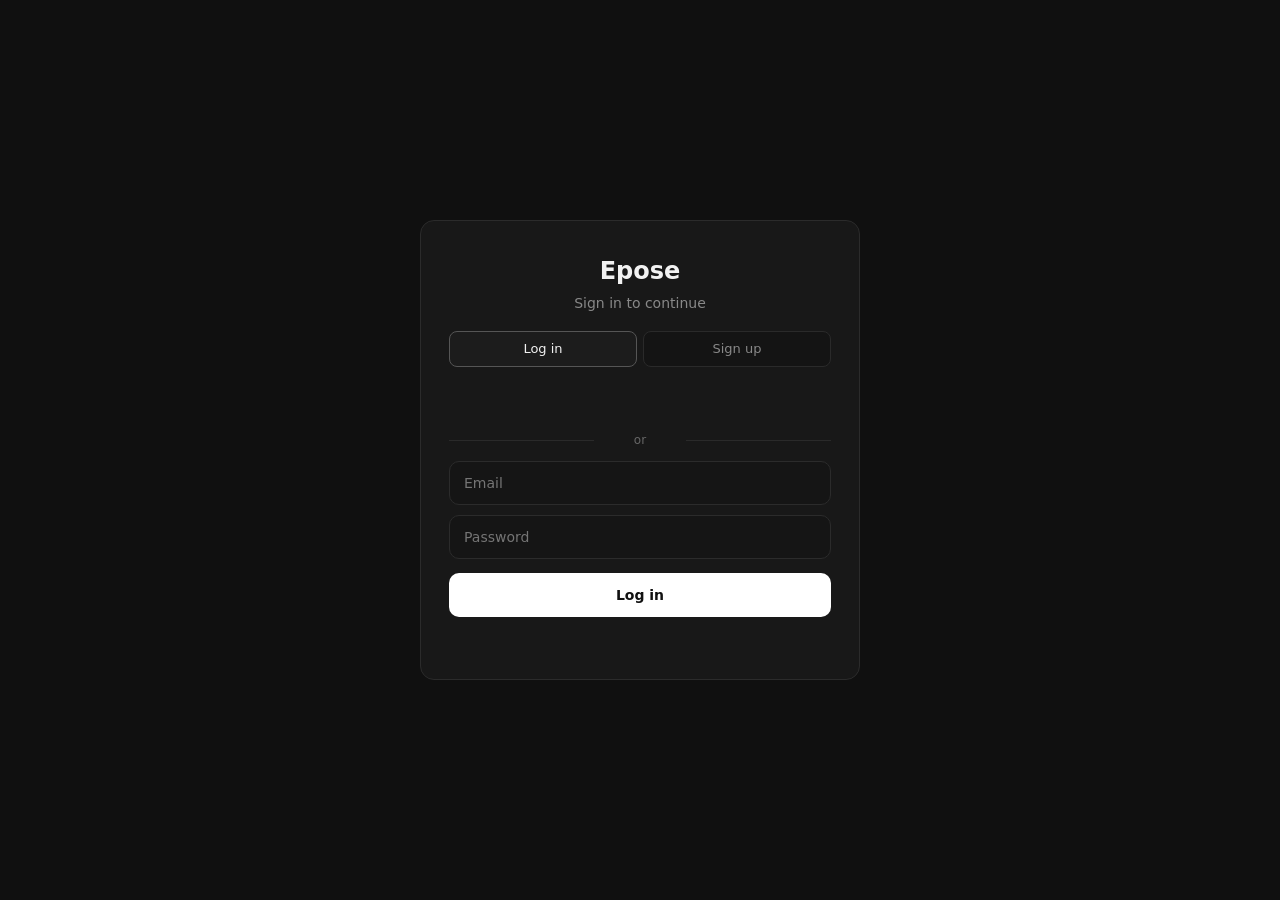
==== commit 8cc51166: "fix" ====
--- a/index.html
+++ b/index.html
@@ -3,38 +3,1025 @@
 <head>
 <meta charset="UTF-8">
 <meta name="viewport" content="width=device-width,initial-scale=1.0">
-<title>Epose</title>
+<title>Veil</title>
+<link id="favicon" rel="icon" href="image/favi.png">
 <style>
-html,body{margin:0;height:100%;background:#101010;color:#f2f2f2;font-family:system-ui,sans-serif}
-#load{display:flex;align-items:center;justify-content:center;height:100%;flex-direction:column;gap:12px}
-#load span{color:#888;font-size:13px}
+:root{
+ --bg:#101010;--bg2:#151515;--bg3:#1b1b1b;--panel:#181818;--panel2:#202020;
+ --border:#2b2b2b;--text:#f2f2f2;--muted:#888;--accent:#fff;--accentText:#111;--newtab:#101010;
+ --danger:#ff6b6b;
+}
+*{box-sizing:border-box;margin:0;padding:0}
+html,body{width:100%;height:100%;overflow:hidden;background:var(--bg);color:var(--text)}
+body{font-family:Inter,ui-sans-serif,system-ui,-apple-system,BlinkMacSystemFont,"Segoe UI",sans-serif}
+button,input,select{font:inherit}button{border:0;outline:0}button:focus,input:focus,select:focus{outline:0}
+
+#browser{display:flex;flex-direction:column;width:100%;height:100%;background:var(--bg)}
+.chrome{flex:0 0 auto;background:var(--bg2);border-bottom:1px solid var(--border);z-index:100}
+.tabs-row{height:40px;display:flex;align-items:center;padding:0 8px;gap:0;overflow:hidden}
+.tabs{height:100%;display:flex;align-items:center;gap:3px;flex:1;min-width:0;overflow-x:auto;overflow-y:hidden;scrollbar-width:none}
+.tabs::-webkit-scrollbar{display:none}
+.tab{height:32px;flex:1 1 0;min-width:72px;max-width:180px;display:flex;align-items:center;gap:6px;padding:0 4px 0 8px;border-radius:8px;background:transparent;color:var(--muted);cursor:pointer;user-select:none;overflow:hidden;transform-origin:left center}
+.tab:hover{background:var(--bg3);color:var(--text)}
+.tab.active{background:var(--panel);color:var(--text)}
+.tab.opening{animation:tabOpen .18s cubic-bezier(.2,.8,.2,1)}
+.tab.closing{animation:tabClose .16s cubic-bezier(.4,0,1,1) forwards}
+@keyframes tabOpen{from{opacity:0;transform:scaleX(.72) translateY(3px);min-width:0;max-width:0;padding:0}to{opacity:1;transform:none}}
+@keyframes tabClose{from{opacity:1}to{opacity:0;min-width:0;max-width:0;padding:0;margin:0;flex-grow:0}}
+.tab-icon{width:16px;height:16px;flex:0 0 16px;display:flex;align-items:center;justify-content:center;overflow:hidden}
+.tab-icon img{width:16px;height:16px;border-radius:3px;object-fit:cover;display:block}
+.tab-title{flex:1;min-width:0;overflow:hidden;text-overflow:ellipsis;white-space:nowrap;font-size:12px}
+.tab-close{width:20px;height:20px;flex:0 0 20px;border-radius:5px;background:transparent;color:var(--muted);cursor:pointer;display:flex;align-items:center;justify-content:center;font-size:15px}
+.tab-close:hover{background:var(--panel2);color:var(--text)}
+.new-tab{width:30px;height:30px;flex:0 0 30px;min-width:30px;border-radius:8px;background:transparent;cursor:pointer;display:inline-flex;align-items:center;justify-content:center;padding:0;margin-left:2px;flex-shrink:0;border:0}
+.new-tab:hover{background:var(--panel2)}
+.new-tab img{width:14px;height:14px;display:block;filter:invert(1);opacity:.75}
+.tab-close img{width:12px;height:12px;display:block;filter:invert(1);opacity:.7}
+
+.modal-overlay{position:fixed;inset:0;background:rgba(0,0,0,.55);z-index:3000;display:flex;align-items:center;justify-content:center;padding:16px}
+.modal-box{width:min(360px,100%);background:var(--panel);border:1px solid var(--border);border-radius:14px;padding:18px}
+.modal-box h2{font-size:15px;margin-bottom:8px}
+.modal-box p{font-size:12px;color:var(--muted);margin-bottom:12px}
+.modal-actions{display:flex;gap:8px;justify-content:flex-end;margin-top:14px}
+.modal-cancel,.modal-go{height:34px;padding:0 14px;border-radius:8px;cursor:pointer;font-size:13px}
+.modal-cancel{background:var(--panel2);color:var(--text)}
+.modal-go{background:var(--accent);color:var(--accentText);font-weight:600}
+.range-row{display:flex;align-items:center;gap:12px;margin:8px 0}
+.range-row input[type=range]{flex:1}
+.range-val{min-width:28px;text-align:right;font-size:13px;color:var(--muted)}
+
+.toolbar{height:46px;display:flex;align-items:center;gap:4px;padding:6px 8px;background:var(--panel)}
+.nav-buttons{display:flex;gap:2px;flex:0 0 auto}
+.tool-btn,.menu-btn,.address-bookmark{background:transparent;color:var(--muted);cursor:pointer;display:flex;align-items:center;justify-content:center}
+.tool-btn,.menu-btn{width:34px;height:34px;border-radius:8px}
+.tool-btn:hover,.menu-btn:hover,.address-bookmark:hover{background:var(--panel2);color:var(--text)}
+.tool-btn:disabled{opacity:.28;cursor:default}
+.icon{width:17px;height:17px;display:block;background:currentColor;-webkit-mask:var(--i) center / contain no-repeat;mask:var(--i) center / contain no-repeat}
+.address-wrap{flex:1;min-width:0;height:34px;display:flex;align-items:center;border-radius:17px;background:var(--bg2);border:1px solid var(--border);padding:0 6px 0 12px}
+.address-wrap:focus-within{border-color:#444;background:var(--bg3)}
+.address-icon{width:15px;height:15px;margin-right:8px;flex:0 0 15px;background:var(--muted);-webkit-mask:url("image/search.svg") center / contain no-repeat;mask:url("image/search.svg") center / contain no-repeat}
+#address{flex:1;min-width:0;border:0;background:transparent;color:var(--text);font-size:13px}
+#address::placeholder{color:#666}
+.address-bookmark{width:28px;height:28px;border-radius:50%}
+.address-bookmark.saved{color:var(--accent)}
+.right-tools{display:flex;gap:2px;flex:0 0 auto}
+
+.viewport{position:relative;flex:1;min-height:0;width:100%;background:var(--bg);overflow:hidden}
+.page{position:absolute;inset:0;display:none;background:var(--bg)}
+.page.active{display:block}
+.engine-frame{width:100%;height:100%;display:block;border:0;background:#fff}
+
+.newtab-page{width:100%;height:100%;overflow:hidden;background-color:var(--newtab);background-size:cover;background-position:center;position:relative;display:flex;flex-direction:column}
+.newtab-media{position:absolute;inset:0;width:100%;height:100%;object-fit:cover;z-index:0;pointer-events:none;border:0}
+.newtab-media-img{position:absolute;inset:0;width:100%;height:100%;object-fit:cover;z-index:0;pointer-events:none}
+
+.newtab-page::before{content:"";position:absolute;inset:0;background:
+  radial-gradient(ellipse 80% 50% at 50% -10%, rgba(255,255,255,.07), transparent 55%),
+  radial-gradient(circle at 15% 80%, rgba(255,255,255,.03), transparent 40%),
+  radial-gradient(circle at 85% 70%, rgba(255,255,255,.025), transparent 40%);
+  pointer-events:none}
+.newtab-overlay{position:relative;z-index:1;width:100%;flex:1;min-height:0;overflow:hidden;display:flex;align-items:center;justify-content:center;padding:0;box-sizing:border-box}
+/* Fixed design stage — scaled as one unit so layout never squeezes or drops pieces */
+.newtab-stage{
+  width:700px;
+  max-width:none;
+  flex:0 0 auto;
+  display:flex;
+  flex-direction:column;
+  align-items:center;
+  transform:scale(var(--home-scale, 1));
+  transform-origin:center center;
+  will-change:transform;
+}
+.dev-banner{width:640px;max-width:640px;margin:0 auto 14px;text-align:center;font-size:clamp(18px,2.8vw,28px);font-weight:800;letter-spacing:.02em;line-height:1.25;color:#ff2a2a;text-transform:uppercase;text-shadow:0 0 18px rgba(255,42,42,.35);box-sizing:border-box}
+.welcome-bar{width:640px;max-width:640px;margin:0 auto 28px;padding:14px 18px;border-radius:14px;background:rgba(255,255,255,.04);border:1px solid rgba(255,255,255,.08);backdrop-filter:blur(12px);text-align:center;box-sizing:border-box}
+.welcome-bar .welcome-line{font-size:14px;font-weight:600;letter-spacing:.01em;color:var(--text);margin-bottom:4px;text-align:center}
+.welcome-bar .welcome-time{font-size:12px;color:var(--muted);font-variant-numeric:tabular-nums;text-align:center}
+.newtab-center{width:640px;max-width:640px;text-align:center;display:flex;flex-direction:column;align-items:center;box-sizing:border-box}
+.veil-mark{width:92px;height:92px;margin:0 auto 16px;border-radius:28px;background:linear-gradient(145deg,rgba(255,255,255,.08),rgba(255,255,255,.02));border:1px solid rgba(255,255,255,.12);box-shadow:0 12px 40px rgba(0,0,0,.35);display:flex;align-items:center;justify-content:center;overflow:hidden}
+.veil-mark img{width:56px;height:56px;object-fit:contain;display:block}
+.newtab-title{font-size:clamp(40px,6.5vw,58px);font-weight:700;letter-spacing:-2.2px;line-height:1;margin-bottom:8px}
+.newtab-sub{font-size:13px;color:var(--muted);margin-bottom:22px;letter-spacing:.04em}
+.search-row{width:min(560px,100%);display:flex;align-items:stretch;gap:8px}
+.engine-select{height:50px;flex:0 0 auto;min-width:108px;border-radius:14px;border:1px solid rgba(255,255,255,.1);background:rgba(20,20,20,.85);color:var(--text);padding:0 12px;font-size:13px;cursor:pointer}
+.search-box{flex:1;min-width:0;height:50px;border-radius:14px;background:rgba(255,255,255,.94);border:1px solid rgba(0,0,0,.06);box-shadow:0 8px 32px rgba(0,0,0,.25);display:flex;align-items:center;padding:0 16px;gap:10px}
+.search-box .home-search-icon{width:18px;height:18px;flex:0 0 18px;background:#888;-webkit-mask:url("image/search.svg") center / contain no-repeat;mask:url("image/search.svg") center / contain no-repeat}
+.search-box input{flex:1;border:0;background:transparent;color:#111;font-size:14px}
+.search-box input::placeholder{color:#999}
+.quick-links{display:flex;justify-content:center;flex-wrap:wrap;gap:14px;margin-top:32px}
+.quick-links.row2{margin-top:12px}
+.quick-link{width:56px;height:56px;border-radius:16px;border:1px solid rgba(255,255,255,.1);background:rgba(255,255,255,.05);color:var(--text);cursor:pointer;display:flex;align-items:center;justify-content:center;transition:transform .15s ease,background .15s ease,border-color .15s ease}
+.quick-link:hover{transform:translateY(-3px);background:rgba(255,255,255,.09);border-color:rgba(255,255,255,.18)}
+.quick-link img{width:26px;height:26px;object-fit:contain;display:block;filter:invert(1)}
+.quick-link.soon{opacity:.45;cursor:default}
+.quick-link.soon:hover{transform:none}
+.launch-btn{margin-top:30px;height:42px;padding:0 24px;border-radius:999px;background:rgba(255,255,255,.06);border:1px solid rgba(255,255,255,.12);color:var(--text);cursor:pointer;font-size:13px;font-weight:500;letter-spacing:.02em;transition:background .15s ease,transform .15s ease}
+.launch-btn:hover{background:rgba(255,255,255,.1);transform:translateY(-1px)}
+.signup-overlay{position:fixed;inset:0;z-index:5000;background:rgba(0,0,0,.72);backdrop-filter:blur(10px);display:flex;align-items:center;justify-content:center;padding:20px}
+.signup-card{width:min(400px,100%);background:var(--panel);border:1px solid var(--border);border-radius:18px;padding:28px 24px;box-shadow:0 24px 80px rgba(0,0,0,.5)}
+.signup-card h2{font-size:20px;letter-spacing:-.02em;margin-bottom:6px}
+.signup-card .signup-sub{font-size:13px;color:var(--muted);margin-bottom:20px;line-height:1.45}
+.signup-card label{display:block;font-size:11px;text-transform:uppercase;letter-spacing:.08em;color:var(--muted);margin:12px 0 6px}
+.signup-card input{width:100%;height:42px;border-radius:10px;border:1px solid var(--border);background:var(--bg2);color:var(--text);padding:0 12px;font-size:14px}
+.signup-card .signup-go{width:100%;height:44px;margin-top:20px;border-radius:10px;background:var(--accent);color:var(--accentText);font-weight:600;font-size:14px;cursor:pointer}
+.signup-card .signup-err{color:var(--danger);font-size:12px;margin-top:10px;min-height:16px}
+.lock-overlay{position:fixed;inset:0;z-index:6000;background:rgba(8,8,10,.92);backdrop-filter:blur(16px);display:flex;align-items:center;justify-content:center;padding:20px}
+.lock-card{width:min(380px,100%);background:var(--panel);border:1px solid var(--border);border-radius:18px;padding:28px 24px;text-align:center}
+.lock-card h2{font-size:18px;margin-bottom:8px}
+.lock-card p{font-size:13px;color:var(--muted);margin-bottom:16px}
+.lock-card input{width:100%;height:42px;border-radius:10px;border:1px solid var(--border);background:var(--bg2);color:var(--text);padding:0 12px;margin-bottom:10px}
+.lock-card .lock-go{width:100%;height:42px;border-radius:10px;background:var(--accent);color:var(--accentText);font-weight:600;cursor:pointer}
+.lock-card .lock-err{color:var(--danger);font-size:12px;min-height:16px;margin-bottom:8px}
+
+.time-bar{position:relative;flex-shrink:0;left:auto;right:auto;bottom:auto;height:36px;padding:0 14px;display:flex;align-items:center;justify-content:center;background:rgba(0,0,0,.35);border-top:1px solid var(--border);font-size:12px;color:var(--muted);z-index:2}
+
+.menu{position:fixed;top:88px;right:10px;width:245px;background:var(--panel);border:1px solid var(--border);border-radius:13px;padding:7px;z-index:1000;display:none}
+.menu.open{display:block}
+.menu-item{width:100%;height:38px;padding:0 11px;border-radius:8px;background:transparent;color:var(--text);display:flex;align-items:center;gap:11px;cursor:pointer;text-align:left;font-size:13px}
+.menu-item:hover{background:var(--panel2)}
+.menu-icon{width:20px;height:20px;display:inline-flex;align-items:center;justify-content:center;color:var(--muted);flex:0 0 20px}.menu-icon img{width:16px;height:16px;display:block;filter:invert(1);opacity:.85}
+.menu-separator{height:1px;background:var(--border);margin:6px 4px}
+.backdrop{position:fixed;inset:0;background:rgba(0,0,0,.55);z-index:1100;display:none}
+.backdrop.open{display:block}
+.panel{position:fixed;right:0;top:0;height:100%;width:min(430px,100%);background:var(--panel);border-left:1px solid var(--border);z-index:1200;transform:translateX(100%);transition:transform .22s ease;display:flex;flex-direction:column}
+.panel.open{transform:translateX(0)}
+.panel-header,.panel-head{height:56px;padding:0 16px 0 20px;border-bottom:1px solid var(--border);display:flex;align-items:center;justify-content:space-between;gap:12px;flex-shrink:0}
+.panel-header h2,.panel-head > span{font-size:16px;font-weight:600;color:var(--text)}
+.close-panel,[data-close-panel]{width:32px;height:32px;border-radius:8px;background:transparent;border:0;color:var(--muted);cursor:pointer;display:inline-flex;align-items:center;justify-content:center;padding:0;flex:0 0 32px}
+.close-panel:hover,[data-close-panel]:hover{background:var(--panel2);color:var(--text)}
+.close-panel img,[data-close-panel] img{width:14px;height:14px;display:block;filter:invert(1);opacity:.85}
+
+.close-panel{width:32px;height:32px;border-radius:8px;background:transparent;color:var(--muted);cursor:pointer;font-size:20px}
+.panel-body{padding:20px;overflow-y:auto}
+.settings-cat{font-size:11px;font-weight:700;letter-spacing:.14em;text-transform:uppercase;color:var(--accent);opacity:.85;margin:28px 0 12px;padding-bottom:8px;border-bottom:1px solid var(--border)}
+.settings-cat:first-child{margin-top:0}
+.setting-section{margin-bottom:22px}
+.panel-body{animation:panelIn .22s ease}
+@keyframes panelIn{from{opacity:0;transform:translateX(8px)}to{opacity:1;transform:none}}
+.chrome{transition:background .25s ease,border-color .25s ease}
+.tab{transition:background .15s ease,color .15s ease,flex-basis .2s ease}
+.quick-link{transition:transform .18s ease,background .18s ease,box-shadow .18s ease}
+.quick-link:hover{box-shadow:0 8px 24px rgba(0,0,0,.35)}
+.search-box{transition:box-shadow .2s ease,transform .15s ease}
+.search-box:focus-within{box-shadow:0 12px 40px rgba(0,0,0,.35);transform:translateY(-1px)}
+
+.setting-title{font-size:12px;color:var(--muted);text-transform:uppercase;letter-spacing:.09em;margin-bottom:11px;display:flex;align-items:center;gap:8px;flex-wrap:wrap}
+.info-btn{width:18px;height:18px;padding:0;border:0;background:transparent;cursor:pointer;opacity:.5;display:inline-flex;align-items:center;justify-content:center;flex:0 0 18px;border-radius:50%}
+.info-btn:hover{opacity:1;background:rgba(255,255,255,.06)}
+.info-btn img{width:14px;height:14px;display:block;filter:invert(1);opacity:.9;pointer-events:none}
+.modal-box.info-modal{width:min(400px,100%)}
+.modal-box.info-modal h2{font-size:15px;margin-bottom:10px;text-transform:none;letter-spacing:0}
+.modal-box.info-modal p{font-size:13px;line-height:1.55;color:var(--muted);margin:0 0 16px}
+.modal-box.info-modal .modal-actions{display:flex;justify-content:flex-end}
+.preset-grid{display:grid;grid-template-columns:repeat(2,1fr);gap:9px}
+.preset{min-height:67px;border:1px solid var(--border);background:var(--bg2);border-radius:11px;cursor:pointer;text-align:left;padding:10px}
+.preset:hover{border-color:#555}
+.preset.active{border-color:var(--accent)}
+.preset-name{font-size:12px;margin-bottom:9px}
+.preset-preview{display:flex;gap:5px}
+.preset-dot{width:14px;height:14px;border-radius:50%;display:inline-block}
+.custom-card{display:none;margin-top:12px;padding:14px;border:1px solid var(--border);background:var(--bg2);border-radius:12px}
+.custom-card.open{display:block}
+.input-row{display:flex;align-items:center;gap:10px;margin-bottom:9px}
+.input-label{width:90px;flex:0 0 90px;font-size:12px;color:var(--muted)}
+.text-input,select.text-input{flex:1;min-width:0;height:36px;border-radius:8px;border:1px solid var(--border);background:var(--bg2);color:var(--text);padding:0 10px;font-size:12px}
+.color-input{width:45px;height:36px;padding:3px;border-radius:8px;border:1px solid var(--border);background:var(--bg3);cursor:pointer}
+.primary-btn{width:100%;height:38px;border-radius:9px;background:var(--accent);color:var(--accentText);cursor:pointer;font-size:12px;font-weight:600;margin-top:4px}
+.secondary-btn{width:100%;height:38px;border-radius:9px;background:var(--bg2);border:1px solid var(--border);color:var(--text);cursor:pointer;font-size:12px;margin-top:6px}
+.hint{font-size:11px;color:var(--muted);line-height:1.5;margin-top:6px}
+.switch-row{display:flex;align-items:center;justify-content:space-between;gap:12px;margin:8px 0}
+.switch-row .switch-label{font-size:13px;color:var(--text);flex:1}
+.switch{
+  position:relative;width:48px;height:28px;flex:0 0 48px;
+  border-radius:999px;border:none;padding:0;cursor:pointer;
+  background:rgba(255,255,255,.12);
+  transition:background .35s cubic-bezier(.4,0,.2,1), box-shadow .35s ease;
+  box-shadow:inset 0 0 0 1px rgba(255,255,255,.06);
+}
+.switch::after{
+  content:"";position:absolute;top:3px;left:3px;
+  width:22px;height:22px;border-radius:50%;
+  background:#fff;
+  box-shadow:0 2px 8px rgba(0,0,0,.28), 0 0 0 1px rgba(0,0,0,.04);
+  transition:transform .35s cubic-bezier(.34,1.4,.64,1), background .3s ease, width .2s ease;
+}
+.switch.on{background:var(--accent);box-shadow:none}
+.switch.on::after{transform:translateX(20px);background:var(--accentText)}
+.switch:active::after{width:26px}
+.switch.on:active::after{width:26px;transform:translateX(16px)}
+.switch:focus-visible{outline:2px solid var(--accent);outline-offset:3px}
+.menu-item.disabled{opacity:.35;pointer-events:none;cursor:default}
+.server-actions{display:inline-flex;align-items:center;gap:2px;margin-left:4px;flex-shrink:0}
+.server-edit,.server-del{
+  width:22px;height:22px;border:0;background:transparent;cursor:pointer;padding:0;
+  display:inline-flex;align-items:center;justify-content:center;opacity:.7;border-radius:6px;
+}
+.server-edit:hover,.server-del:hover{opacity:1;background:rgba(255,255,255,.06)}
+.server-edit img{width:13px;height:13px;filter:invert(1);display:block}
+.server-del img{width:12px;height:12px;filter:invert(1);display:block}
+
+
+
+
+
+
+.server-list{display:flex;flex-direction:column;gap:6px;margin-top:4px}
+.server-row{display:flex;align-items:center;gap:10px;width:100%;padding:10px 12px;border-radius:10px;border:1px solid var(--border);background:var(--bg2);color:var(--text);cursor:pointer;text-align:left;font-size:13px}
+.server-row:hover{background:var(--panel2)}
+.server-row.selected{border-color:var(--accent);background:var(--panel2)}
+.server-dot,.status-dot{
+  width:10px;height:10px;flex:0 0 10px;display:inline-block;line-height:0;
+}
+.server-dot img,.status-dot img{
+  width:10px;height:10px;display:block;
+  /* white SVG → tint via filter */
+  filter:brightness(0) invert(1);opacity:.55;
+}
+.server-dot.ping-good img,.status-dot.ping-good img{
+  filter:brightness(0) saturate(100%) invert(78%) sepia(47%) saturate(500%) hue-rotate(55deg) brightness(105%);opacity:1;
+}
+.server-dot.ping-mid img,.status-dot.ping-mid img{
+  filter:brightness(0) saturate(100%) invert(72%) sepia(45%) saturate(600%) hue-rotate(340deg) brightness(105%);opacity:1;
+}
+.server-dot.ping-bad img,.status-dot.ping-bad img{
+  filter:brightness(0) saturate(100%) invert(42%) sepia(70%) saturate(1200%) hue-rotate(330deg) brightness(105%);opacity:1;
+}
+.server-dot.ping-off img,.status-dot.ping-off img{
+  filter:brightness(0) invert(1);opacity:.35;
+}
+.server-dot.ping-wait img,.status-dot.ping-wait img{
+  filter:brightness(0) invert(1);opacity:.5;
+}
+.server-name{flex:1;min-width:0;overflow:hidden;text-overflow:ellipsis;white-space:nowrap}
+.server-ping{font-size:11px;color:var(--muted);font-variant-numeric:tabular-nums;margin-left:auto;flex-shrink:0}
+.server-ping.ping-good{color:#9dff90}
+.server-ping.ping-mid{color:#ffb86b}
+.server-ping.ping-bad{color:#ff7b7b}
+.server-ping.ping-off{color:#888}
+.server-row.selected .server-ping{margin-left:auto}
+
+.anim-opts{opacity:.45;pointer-events:none;transition:opacity .2s ease}
+.anim-opts.enabled{opacity:1;pointer-events:auto}
+.home-fx{position:absolute;inset:0;width:100%;height:100%;pointer-events:none;z-index:0}
+
+.transport-row,.cloak-grid{display:flex;flex-wrap:wrap;gap:8px}
+.transport-btn,.cloak-preset{flex:1;min-width:90px;height:36px;border-radius:9px;border:1px solid var(--border);background:var(--bg2);color:var(--text);cursor:pointer;font-size:12px}
+.transport-btn.active,.cloak-preset.active{border-color:var(--accent);background:var(--panel2);box-shadow:inset 0 0 0 1px var(--accent)}
+.bookmark-row{display:flex;align-items:center;gap:9px;padding:10px;border:1px solid var(--border);background:var(--bg2);border-radius:9px;margin-bottom:8px}
+.bookmark-main{min-width:0;flex:1;cursor:pointer}
+.bookmark-title{font-size:12px;white-space:nowrap;overflow:hidden;text-overflow:ellipsis}
+.bookmark-url{font-size:10px;color:var(--muted);white-space:nowrap;overflow:hidden;text-overflow:ellipsis;margin-top:3px}
+.bookmark-delete{width:28px;height:28px;border-radius:7px;background:transparent;color:var(--muted);cursor:pointer;display:inline-flex;align-items:center;justify-content:center;padding:0;border:0}
+.bookmark-delete img{width:12px;height:12px;display:block;filter:invert(1);opacity:.7}
+.bookmark-delete:hover img{opacity:1}
+.empty{padding:30px 10px;text-align:center;color:var(--muted);font-size:12px}
+.status{padding:10px 12px;border:1px solid var(--border);background:var(--bg2);border-radius:9px;color:var(--muted);font-size:11px;line-height:1.5;margin-top:10px}
+
+.cookie-overlay,.modal-overlay,.signup-overlay{position:fixed;inset:0;background:rgba(0,0,0,.72);z-index:3000;display:flex;align-items:center;justify-content:center;padding:20px;animation:veilFade .25s ease}
+.cookie-box,.modal-box,.signup-card{width:min(430px,100%);background:var(--panel);border:1px solid var(--border);border-radius:16px;padding:28px;animation:veilUp .3s ease}
+.cookie-box h2,.modal-box h2{font-size:18px}
+.cookie-box p,.modal-box p{margin-top:10px;color:var(--muted);font-size:13px;line-height:1.6}
+.cookie-buttons,.modal-actions{display:flex;gap:9px;margin-top:18px}
+.cookie-no,.cookie-yes,.modal-actions button{flex:1;height:40px;border-radius:9px;cursor:pointer;font-size:12px}
+.cookie-no{background:var(--bg2);border:1px solid var(--border);color:var(--text)}
+.cookie-yes{background:var(--accent);color:var(--accentText)}
+.engine-error{height:100%;display:flex;align-items:center;justify-content:center;padding:30px}
+.engine-error-box{width:min(560px,100%);border:1px solid var(--border);background:var(--panel);border-radius:14px;padding:24px}
+.engine-error-box h2{font-size:18px}
+.engine-error-box p{margin-top:9px;color:var(--muted);font-size:12px;line-height:1.6}
+.engine-error-box button{margin-top:16px;height:36px;padding:0 14px;border-radius:8px;background:var(--accent);color:var(--accentText);cursor:pointer}
+.modal-box select{width:100%;margin-top:14px;height:40px}
+.modal-cancel{background:var(--bg2);border:1px solid var(--border);color:var(--text)}
+.modal-go{background:var(--accent);color:var(--accentText)}
+
+
+
+/* Access gate — matte (matches THEMES.matte) */
+#accessGate{
+  position:fixed;inset:0;z-index:99999;display:none;align-items:center;justify-content:center;
+  background:#101010;flex-direction:column;padding:24px;
+}
+
+
+
+#accessGate .box{
+  position:relative;z-index:1;width:min(440px,92vw);background:#181818;border:1px solid #2b2b2b;
+  border-radius:14px;padding:36px 28px 32px;text-align:center;
+  animation:riseGate .4s ease both;
+}
+#accessGate h1{font-size:24px;font-weight:650;margin-bottom:8px;color:#f2f2f2}
+#accessGate .gate-sub{font-size:14px;color:#888;margin-bottom:16px;line-height:1.55}
+#accessGate .otp-row{
+  display:flex;justify-content:center;gap:8px;margin:4px 0 14px;
+}
+#accessGate .otp-digit{
+  width:42px;height:48px;border-radius:10px;border:1px solid #2b2b2b;background:#151515;
+  color:#f2f2f2;font-size:20px;font-weight:600;text-align:center;padding:0;
+  outline:none;box-sizing:border-box;margin:0;
+  caret-color:#f2f2f2;
+}
+#accessGate .otp-digit:focus{border-color:#555}
+#accessGate .gate-sub.hidden-sub{display:none!important}
+#accessGate input{
+  width:100%;height:44px;border-radius:10px;border:1px solid #2b2b2b;background:#151515;
+  color:#f2f2f2;padding:0 14px;margin-bottom:10px;text-align:left;letter-spacing:normal;
+  font-size:14px;outline:none;box-sizing:border-box;
+}
+#accessGate input:focus{border-color:#444}
+#accessGate .gate-btn{
+  width:100%;height:44px;border:0;border-radius:10px;background:#ffffff;color:#111111;
+  font-weight:700;cursor:pointer;font-size:14px;margin-top:4px;
+}
+#accessGate .gate-btn:hover{filter:brightness(.95)}
+#accessGate .gate-btn.secondary{background:#1c1c1c;color:#ddd;border:1px solid #333;margin-top:8px}
+#accessGate .gate-btn.linkish{background:transparent;color:#888;height:auto;padding:10px 0;font-weight:500;font-size:13px}
+#accessGate .gate-btn.linkish:hover{color:#ccc;filter:none}
+#accessGate .amsg{font-size:13px;min-height:18px;margin-top:12px;color:#888}
+#accessGate .gate-tabs{display:flex;gap:6px;margin-bottom:14px}
+#accessGate .gate-tab{flex:1;height:36px;border-radius:8px;border:1px solid #2a2a2a;background:#141414;color:#888;font-size:13px;cursor:pointer}
+#accessGate .gate-tab.active{border-color:#555;background:#1c1c1c;color:#f0f0f0}
+#accessGate .gate-panel{display:none}
+#accessGate .gate-panel.active{display:block}
+#accessGate.checking .box{visibility:hidden}
+#accessGate.is-blocked .box{transition:opacity .3s ease,filter .3s ease}
+#accessGate .pending-box{padding:4px 0 0}
+#accessGate .pending-icon{
+  width:48px;height:48px;margin:0 auto 14px;border-radius:14px;
+  border:1px solid #2a2a2a;background:#141414;display:flex;align-items:center;justify-content:center;
+  line-height:0;
+}
+#accessGate .pending-icon img{
+  width:14px;height:14px;display:block;
+  filter:brightness(0) invert(1);opacity:.7;
+}
+#accessGate .pending-icon.status-wait img{
+  filter:brightness(0) saturate(100%) invert(72%) sepia(45%) saturate(600%) hue-rotate(340deg) brightness(105%);opacity:1;
+}
+#accessGate .pending-icon.status-ok img{
+  filter:brightness(0) saturate(100%) invert(78%) sepia(47%) saturate(500%) hue-rotate(55deg) brightness(105%);opacity:1;
+}
+#accessGate .pending-box h2{font-size:18px;margin-bottom:6px;color:#f0f0f0;font-weight:650}
+#accessGate .pending-email{font-size:12px;color:#aaa;margin:0 0 12px;word-break:break-all}
+#accessGate .pending-box p{color:#888;font-size:13px;line-height:1.55;margin:0 0 10px}
+#accessGate .pending-hint{font-size:12px;color:#666;margin-bottom:16px!important}
+#accessGate .pending-box .gate-btn.secondary{margin-top:4px}
+
+#accessGate .google-wrap{width:100%}
+#accessGate .google-btn-host{display:flex;justify-content:center;min-height:40px}
+#accessGate .gate-or{
+  text-align:center;color:#666;font-size:12px;margin:12px 0 4px;
+  position:relative
+}
+#accessGate .gate-or::before,#accessGate .gate-or::after{
+  content:"";position:absolute;top:50%;width:38%;height:1px;background:#2a2a2a
+}
+#accessGate .gate-or::before{left:0}
+#accessGate .gate-or::after{right:0}
+#accessBlocked{
+  display:none;position:fixed;inset:0;z-index:100000;
+  align-items:center;justify-content:center;padding:24px;
+  background:rgba(16,16,16,.92);
+}
+#accessBlocked .blocked-panel{
+  max-width:440px;width:100%;text-align:center;padding:36px 28px;
+  background:#181818;border:1px solid #2b2b2b;border-radius:14px;
+}
+#accessBlocked h2{font-size:20px;font-weight:650;margin:0 0 12px;color:#f2f2f2}
+#accessBlocked .blocked-time{font-size:14px;line-height:1.55;color:#888;margin:0}
+@keyframes riseGate{from{opacity:0;transform:translateY(8px)}to{opacity:1;transform:none}}
+body.gate-lock #browser,
+body.gate-lock #app,
+body.gate-lock .panel,
+body.gate-lock .menu,
+body.gate-lock .backdrop{display:none!important}
+body.gate-lock{background:#101010}
+/* Gate visible immediately while locked — no flash of browser/panels */
+body.gate-lock #accessGate{display:flex!important}
+#accessGate{display:none}
+/* App loader stays visible during unlock (must not be hidden by gate-lock) */
+#veilAppLoad{
+  position:fixed;inset:0;z-index:200000;display:flex;align-items:center;justify-content:center;
+  background:#0c0c0c;flex-direction:column;padding:28px;
+  transition:opacity .5s ease,visibility .5s ease;
+}
+#veilAppLoad.done{opacity:0;visibility:hidden;pointer-events:none}
+
+
+/* ——— Boot loader ——— */
+#veilBoot{
+  position:fixed;inset:0;z-index:200000;display:flex;align-items:center;justify-content:center;
+  background:#0c0c0c;flex-direction:column;padding:28px;
+  transition:opacity .55s ease,visibility .55s ease;
+}
+#veilBoot.done{opacity:0;visibility:hidden;pointer-events:none}
+#veilBoot.err{background:#0e0c0c}
+.boot-card{
+  width:min(380px,92vw);text-align:center;
+  animation:bootIn .5s ease both;
+}
+@keyframes bootIn{from{opacity:0;transform:translateY(12px) scale(.98)}to{opacity:1;transform:none}}
+.boot-mark{
+  width:64px;height:64px;margin:0 auto 18px;border-radius:18px;
+  background:linear-gradient(145deg,#1a1a1a,#121212);border:1px solid #2a2a2a;
+  display:flex;align-items:center;justify-content:center;
+  box-shadow:0 8px 32px rgba(0,0,0,.45);
+}
+.boot-mark img{width:32px;height:32px;opacity:.95}
+.boot-title{font-size:22px;font-weight:650;color:#f2f2f2;letter-spacing:-.02em;margin-bottom:6px}
+.boot-sub{font-size:13px;color:#777;margin-bottom:22px;min-height:18px}
+.boot-bar{
+  height:3px;width:100%;border-radius:99px;background:#1a1a1a;overflow:hidden;margin-bottom:18px;
+}
+.boot-bar > i{
+  display:block;height:100%;width:12%;border-radius:99px;
+  background:linear-gradient(90deg,#555,#f0f0f0,#555);background-size:200% 100%;
+  animation:bootSlide 1.1s ease infinite;
+}
+@keyframes bootSlide{
+  0%{width:12%;margin-left:0;opacity:.7}
+  50%{width:55%;margin-left:20%;opacity:1}
+  100%{width:12%;margin-left:88%;opacity:.5}
+}
+.boot-steps{text-align:left;font-size:12px;color:#666;line-height:1.7}
+.boot-steps .ok{color:#8fdf8a}
+.boot-steps .fail{color:#ff7b7b}
+.boot-steps .run{color:#c8c8c8}
+.boot-error{
+  display:none;margin-top:8px;padding:14px 16px;border-radius:12px;
+  border:1px solid #3a2020;background:#181010;text-align:left;
+}
+#veilBoot.err .boot-error{display:block;animation:bootIn .35s ease both}
+#veilBoot.err .boot-bar{display:none}
+.boot-error h3{font-size:14px;color:#ff9a9a;margin:0 0 8px;font-weight:650}
+.boot-error p{font-size:13px;color:#aaa;line-height:1.5;margin:0 0 10px;word-break:break-word}
+.boot-error a{color:#f0f0f0;text-decoration:underline}
+.boot-error .boot-retry{
+  margin-top:12px;width:100%;height:40px;border:0;border-radius:10px;
+  background:#f0f0f0;color:#111;font-weight:650;cursor:pointer;font-size:13px;
+}
+body.booting #accessGate,body.booting #browser,body.booting #app{visibility:hidden!important}
+body.boot-reveal #accessGate .box,
+body.boot-reveal #browser{
+  animation:bootReveal .55s cubic-bezier(.22,1,.36,1) both;
+}
+@keyframes bootReveal{
+  from{opacity:0;transform:translateY(14px) scale(.985);filter:blur(4px)}
+  to{opacity:1;transform:none;filter:none}
+}
+
+
+/* History panel */
+.history-panel{position:fixed;top:0;right:0;width:min(360px,100%);height:100%;background:var(--panel);
+  border-left:1px solid var(--border);z-index:1200;display:none;flex-direction:column;padding:16px;
+  animation:riseGate .3s ease}
+.history-panel.open{display:flex}
+.history-panel h3{font-size:15px;margin-bottom:12px}
+.history-list{flex:1;overflow:auto}
+.history-item{display:flex;align-items:center;gap:8px;padding:10px 8px;border-radius:10px;border:1px solid transparent}
+.history-item:hover{background:var(--panel2);border-color:var(--border)}
+.history-item a{flex:1;color:var(--text);text-decoration:none;font-size:13px;overflow:hidden;text-overflow:ellipsis;white-space:nowrap}
+.history-item button{width:28px;height:28px;border:0;background:transparent;cursor:pointer;padding:4px}
+.history-item button img{width:14px;height:14px;opacity:.7}
+.history-clear{margin-top:12px;width:100%;height:40px;border-radius:10px;border:1px solid var(--border);
+  background:var(--bg2);color:var(--text);font-weight:600;cursor:pointer}
+
+
+@keyframes veilFade{from{opacity:0}to{opacity:1}}
+@keyframes veilUp{from{opacity:0;transform:translateY(10px)}to{opacity:1;transform:none}}
+.history-item{display:flex;align-items:center;gap:8px;padding:10px 8px;border-radius:10px}
+.history-item:hover{background:var(--panel2)}
+.history-item a{flex:1;color:var(--text);text-decoration:none;font-size:13px;overflow:hidden;text-overflow:ellipsis;white-space:nowrap;cursor:pointer}
+.history-item button{width:28px;height:28px;border:0;background:transparent;cursor:pointer;padding:4px;filter:brightness(0) invert(1);opacity:.85}
+.history-item button:hover{opacity:1}
+.panel{animation:veilUp .28s ease}
+.menu.open{animation:veilUp .2s ease}
+
+/* Smaller screens / low height */
+@media (max-width: 720px), (max-height: 640px) {
+  .tabbar{height:36px;padding:0 4px}
+  .tab{min-width:72px;max-width:140px;height:28px;font-size:11px;padding:0 8px}
+  .toolbar{height:40px;padding:4px 6px;gap:2px}
+  .toolbar .icon-btn{width:30px;height:30px}
+  .url-wrap{height:30px}
+  .url-input{font-size:12px}
+  .time-bar{height:30px;font-size:11px;padding:0 10px}
+  .settings-panel,.history-panel{width:min(100vw - 16px, 400px)}
+}
+/* Homepage scales via --home-scale; do not hide features on short viewports */
+@media (max-width: 420px) {
+  .tab{min-width:56px;max-width:100px}
+  .toolbar .icon-btn#menuBtn{margin-left:0}
+  .omnibox-form{gap:2px}
+}
+
+/* ——— Games page ——— */
+.games-page{width:100%;height:100%;overflow:auto;background:var(--bg);color:var(--text);position:relative}
+.games-hero{position:relative;width:100%;height:min(52vh,420px);min-height:260px;overflow:hidden;background:var(--bg3)}
+.games-hero-slide{position:absolute;inset:0;opacity:0;pointer-events:none;transition:opacity .6s ease}
+.games-hero-slide.active{opacity:1;pointer-events:auto}
+.games-hero-bg{position:absolute;inset:0}
+.games-hero-bg img{width:100%;height:100%;object-fit:cover;display:block}
+.games-hero-shade{position:absolute;inset:0;background:linear-gradient(90deg,rgba(0,0,0,.82) 0%,rgba(0,0,0,.45) 45%,rgba(0,0,0,.15) 100%),linear-gradient(transparent 40%,rgba(0,0,0,.75) 100%)}
+.games-hero-content{position:absolute;left:0;bottom:0;padding:28px 28px 36px;max-width:min(560px,92%);z-index:2}
+.games-hero-title{font-size:clamp(28px,4.5vw,44px);font-weight:800;letter-spacing:-.02em;line-height:1.05;margin:0 0 10px;text-transform:uppercase}
+.games-hero-tags{display:flex;flex-wrap:wrap;gap:6px;margin-bottom:10px}
+.games-tag{font-size:11px;padding:3px 9px;border-radius:999px;border:1px solid rgba(255,255,255,.18);background:rgba(0,0,0,.35);color:rgba(255,255,255,.9)}
+.games-hero-desc{font-size:13px;line-height:1.5;color:rgba(255,255,255,.78);margin:0 0 14px}
+.games-hero-actions{display:flex;gap:10px;align-items:center}
+.games-play-btn{height:36px;padding:0 18px;border-radius:999px;border:0;background:#fff;color:#111;font-weight:650;font-size:13px;cursor:pointer}
+.games-more-btn{height:36px;padding:0 16px;border-radius:999px;border:1px solid rgba(255,255,255,.35);background:rgba(0,0,0,.35);color:#fff;font-size:13px;cursor:pointer}
+.games-hero-dots{position:absolute;right:20px;bottom:16px;display:flex;gap:6px;z-index:3}
+.games-dot{width:8px;height:8px;border-radius:999px;border:0;background:rgba(255,255,255,.35);cursor:pointer;padding:0}
+.games-dot.active{background:#fff;width:22px}
+.games-inner{max-width:1200px;margin:0 auto;padding:18px 18px 48px;box-sizing:border-box}
+.games-header{display:flex;flex-direction:column;gap:12px;margin-bottom:18px}
+.games-search-wrap{position:relative;width:100%}
+.games-search{width:100%;height:42px;border-radius:12px;border:1px solid var(--border);background:var(--bg2);color:var(--text);padding:0 14px 0 40px;font-size:14px;outline:none;box-sizing:border-box}
+.games-search-wrap .gs-icon{position:absolute;left:12px;top:50%;transform:translateY(-50%);width:18px;height:18px;background:var(--muted);-webkit-mask:url("image/search.svg") center/contain no-repeat;mask:url("image/search.svg") center/contain no-repeat;pointer-events:none}
+.games-cats{display:flex;flex-wrap:wrap;gap:8px}
+.games-cat{height:32px;padding:0 12px;border-radius:999px;border:1px solid var(--border);background:var(--bg2);color:var(--muted);font-size:12px;cursor:pointer}
+.games-cat.active,.games-cat:hover{border-color:var(--accent);color:var(--text);background:var(--panel2)}
+.games-section{margin-bottom:22px}
+.games-section h3{font-size:14px;font-weight:650;margin:0 0 12px;color:var(--text)}
+.games-row{display:grid;grid-template-columns:repeat(auto-fill,minmax(132px,1fr));gap:12px}
+.games-row.filtering{opacity:.35;transform:translateY(4px);pointer-events:none;transition:opacity .22s ease,transform .22s ease}
+.games-row.filtering-done{opacity:1;transform:none;transition:opacity .28s ease,transform .28s ease}
+.game-tile{border-radius:14px;border:1px solid var(--border);background:var(--panel);overflow:hidden;cursor:pointer;transition:transform .18s ease,border-color .18s ease,opacity .28s ease,box-shadow .18s ease;opacity:1;animation:gameTileIn .32s ease both}
+.game-tile:hover{transform:translateY(-3px);border-color:var(--accent);box-shadow:0 8px 22px rgba(0,0,0,.28)}
+.game-tile .thumb{width:100%;aspect-ratio:1;background:var(--bg3);overflow:hidden}
+.game-tile .thumb img{width:100%;height:100%;object-fit:cover;display:block}
+.game-tile .meta{padding:8px 9px 10px}
+.game-tile .meta .name{font-size:12px;font-weight:600;white-space:nowrap;overflow:hidden;text-overflow:ellipsis}
+.game-tile .meta .cat{font-size:10px;color:var(--muted);margin-top:2px}
+.game-tile.fav .meta .name{color:var(--text)}
+.games-empty{color:var(--muted);font-size:13px;padding:16px 4px}
+@keyframes gameTileIn{from{opacity:0;transform:translateY(10px) scale(.97)}to{opacity:1;transform:none}}
+.game-player-overlay{position:fixed;inset:0;z-index:4000;background:rgba(0,0,0,.72);display:flex;align-items:center;justify-content:center;padding:18px;box-sizing:border-box}
+.game-player{width:min(1100px,100%);height:min(720px,100%);background:var(--panel);border:1px solid var(--border);border-radius:14px;display:flex;flex-direction:row;overflow:hidden;box-shadow:0 20px 60px rgba(0,0,0,.45)}
+.game-player-main{flex:1;min-width:0;display:flex;flex-direction:column;min-height:0}
+.game-player-bar{height:48px;flex:0 0 48px;display:flex;align-items:center;gap:8px;padding:0 12px;border-bottom:1px solid var(--border);background:var(--bg2)}
+.game-player-title{flex:1;min-width:0;display:flex;align-items:center;justify-content:center;gap:10px;overflow:hidden}
+.game-player-title .gpt-name{font-size:14px;font-weight:700;white-space:nowrap;overflow:hidden;text-overflow:ellipsis;max-width:42%}
+.game-player-title .gpt-sep{color:var(--muted);opacity:.5;font-weight:400;flex:0 0 auto}
+.game-player-title .gpt-mat{font-size:11px;font-weight:650;padding:3px 9px;border-radius:999px;border:1px solid var(--border);background:var(--panel);color:var(--text);letter-spacing:.04em;flex:0 0 auto}
+.game-player-title .gpt-diff{font-size:12px;font-weight:550;color:var(--muted);white-space:nowrap;flex:0 0 auto}
+.game-player-title .gpt-diff b{color:var(--text);font-weight:700}
+.game-player-btn{width:34px;height:34px;border-radius:8px;border:0;background:transparent;color:var(--muted);cursor:pointer;display:flex;align-items:center;justify-content:center;padding:0;flex:0 0 auto}
+.game-player-btn:hover{background:var(--panel2)}
+.game-player-btn img{width:16px;height:16px;filter:invert(1);opacity:.9;display:block}
+.game-player-btn.gp-close{order:-1}
+.game-player-frame{flex:1;min-height:0;background:#111;position:relative}
+.game-player-frame iframe{width:100%;height:100%;border:0;display:block;background:#0a0a0a}
+.game-notes{width:0;overflow:hidden;border-left:0;background:var(--bg2);display:flex;flex-direction:column;min-height:0;transition:width .2s ease}
+.game-player.notes-open .game-notes{width:300px;border-left:1px solid var(--border)}
+.game-notes-header{height:44px;display:flex;align-items:center;justify-content:space-between;padding:0 10px;border-bottom:1px solid var(--border);font-size:13px;font-weight:600}
+.game-notes-tabs{display:flex;gap:4px;padding:8px;border-bottom:1px solid var(--border);flex-wrap:wrap}
+.game-note-tab{height:26px;padding:0 8px;border-radius:6px;border:1px solid var(--border);background:var(--panel);color:var(--muted);font-size:11px;cursor:pointer;max-width:100px;overflow:hidden;text-overflow:ellipsis;white-space:nowrap}
+.game-note-tab.active{border-color:var(--accent);color:var(--text)}
+.game-notes-editor{flex:1;display:flex;flex-direction:column;padding:8px;gap:8px;min-height:0}
+.game-note-title{width:100%;height:34px;border-radius:8px;border:1px solid var(--border);background:var(--panel);color:var(--text);padding:0 10px;font-size:12px;box-sizing:border-box}
+.game-notes-editor textarea{flex:1;width:100%;border:1px solid var(--border);border-radius:8px;background:var(--panel);color:var(--text);padding:10px;resize:none;font-size:12px;box-sizing:border-box;min-height:120px}
+.game-notes-actions{display:flex;gap:8px}
+.game-note-action{height:30px;padding:0 12px;border-radius:8px;border:1px solid var(--border);background:var(--panel);color:var(--text);font-size:12px;cursor:pointer}
+.modal-overlay.game-info-modal{z-index:5200;background:rgba(0,0,0,.78)}
+.game-info-box{width:min(420px,100%);max-height:min(70vh,520px);overflow:auto}
+.game-info-top{display:flex;align-items:center;justify-content:space-between;gap:8px;margin-bottom:14px}
+.game-info-top h2{margin:0;font-size:17px;font-weight:700}
+.game-info-meta{display:flex;flex-wrap:wrap;gap:6px;margin:-4px 0 14px}
+.game-info-meta span{font-size:11px;padding:3px 9px;border-radius:999px;border:1px solid var(--border);background:var(--bg2);color:var(--muted)}
+.game-info-choices{display:grid;grid-template-columns:1fr 1fr;gap:10px}
+.game-info-choice{height:48px;border-radius:12px;border:1px solid var(--border);background:var(--bg2);color:var(--text);font-size:13px;font-weight:550;cursor:pointer;transition:border-color .15s ease,background .15s ease}
+.game-info-choice:hover{border-color:var(--accent);background:var(--panel2)}
+.game-info-detail{animation:veilFade .2s ease}
+.game-info-detail h3{margin:8px 0 10px;font-size:15px;font-weight:650}
+.game-info-detail p{margin:0;font-size:13px;line-height:1.6;color:var(--muted);white-space:pre-wrap}
+.game-info-back{display:inline-flex;align-items:center;gap:6px;border:0;background:transparent;color:var(--text);cursor:pointer;font-size:12px;padding:4px 0;margin-bottom:10px}
+.game-info-back:hover{color:var(--accent)}
+.game-info-back img{width:14px;height:14px;filter:invert(1);opacity:.85}
+
 </style>
 </head>
-<body>
-<div id="load">Loading Epose…<span>Preparing login</span></div>
+<body class="gate-lock">
+<div id="veilBoot" aria-live="polite">
+  <div class="boot-card">
+    <div class="boot-mark"><img src="image/favi.png" alt="" onerror="this.style.display='none'"></div>
+    <div class="boot-title">Veil</div>
+    <div class="boot-sub" id="bootSub">Getting ready…</div>
+    <div class="boot-bar"><i></i></div>
+    <div class="boot-steps" id="bootSteps"></div>
+    <div class="boot-error" id="bootError">
+      <h3>Couldn’t start Veil</h3>
+      <p id="bootErrorMsg"></p>
+      <p>If this keeps happening, email support:<br>
+        <a href="mailto:veilsupport01@gmail.com">veilsupport01@gmail.com</a>
+      </p>
+      <button type="button" class="boot-retry" id="bootRetry">Try again</button>
+    </div>
+  </div>
+</div>
 <script>
-(async function () {
-  try {
-    var res = await fetch("app.b64.txt?v=2");
-    if (!res.ok) throw new Error("app.b64.txt " + res.status);
-    var b64 = (await res.text()).trim();
-    var bin = atob(b64);
-    var bytes = new Uint8Array(bin.length);
-    for (var i = 0; i < bin.length; i++) bytes[i] = bin.charCodeAt(i);
-    if (typeof DecompressionStream === "undefined") {
-      throw new Error("Browser cannot decompress; use a modern Chrome/Edge/Firefox/Safari");
+(function () {
+  var SUPPORT = "veilsupport01@gmail.com";
+  var WORKER = (localStorage.getItem("veil_worker_url") || "https://veil-access.retropixel404.workers.dev").replace(/\/$/, "");
+  var sub = document.getElementById("bootSub");
+  var stepsEl = document.getElementById("bootSteps");
+  var boot = document.getElementById("veilBoot");
+  var steps = [];
+
+  function setSub(t) { if (sub) sub.textContent = t; }
+  function addStep(label, state) {
+    steps.push({ label: label, state: state || "run" });
+    renderSteps();
+  }
+  function setStep(i, state, label) {
+    if (!steps[i]) return;
+    steps[i].state = state;
+    if (label) steps[i].label = label;
+    renderSteps();
+  }
+  function renderSteps() {
+    if (!stepsEl) return;
+    stepsEl.innerHTML = steps.map(function (s) {
+      var mark = s.state === "ok" ? "✓ " : s.state === "fail" ? "✕ " : "· ";
+      return '<div class="' + s.state + '">' + mark + s.label + "</div>";
+    }).join("");
+  }
+
+  function fail(err) {
+    document.body.classList.add("boot-failed");
+    if (boot) boot.classList.add("err");
+    setSub("Something went wrong");
+    var msg = document.getElementById("bootErrorMsg");
+    if (msg) msg.textContent = String(err && err.message ? err.message : err || "Unknown error");
+    var retry = document.getElementById("bootRetry");
+    if (retry) retry.onclick = function () { location.reload(); };
+  }
+
+  function succeed() {
+    setSub("Ready");
+    document.body.classList.remove("booting");
+    /* Keep #veilBoot covering the page until access-gate.js dismisses it
+       after login/pending is painted — prevents menu/chrome flicker. */
+    try { window.__VEIL_BOOT_READY = true; } catch (e) {}
+    try { window.dispatchEvent(new CustomEvent("veil-boot-ready")); } catch (e) {}
+  }
+
+  function wait(ms) { return new Promise(function (r) { setTimeout(r, ms); }); }
+
+  async function checkScripts() {
+    addStep("Page ready", "run");
+    await wait(80);
+    if (typeof window === "undefined") throw new Error("Browser environment missing");
+    setStep(0, "ok", "Page ready");
+  }
+
+  async function checkWorker() {
+    addStep("Checking access", "run");
+    setSub("Connecting…");
+    var ctrl = typeof AbortController !== "undefined" ? new AbortController() : null;
+    var t = setTimeout(function () { try { ctrl && ctrl.abort(); } catch (e) {} }, 10000);
+    try {
+      var res = await fetch(WORKER + "/api/health", {
+        method: "GET",
+        signal: ctrl ? ctrl.signal : undefined,
+        cache: "no-store",
+      });
+      clearTimeout(t);
+      if (!res.ok) throw new Error("Checking access returned " + res.status);
+      var data = await res.json().catch(function () { return {}; });
+      if (!data.ok) throw new Error("Checking access is not healthy");
+      setStep(1, "ok", "Checking access");
+    } catch (e) {
+      clearTimeout(t);
+      setStep(1, "fail", "Checking access");
+      throw new Error("Could not reach access service. Check your connection, then try again. (" + (e.message || e) + ")");
     }
-    var ds = new DecompressionStream("gzip");
-    var stream = new Blob([bytes]).stream().pipeThrough(ds);
-    var html = await new Response(stream).text();
-    document.open();
-    document.write(html);
-    document.close();
-  } catch (e) {
-    var el = document.getElementById("load");
-    if (el) el.innerHTML = "Failed to load Epose<br><span>" + String(e.message || e) + "</span>";
+  }
+
+  async function checkAssets() {
+    addStep("Sign-in screen", "run");
+    setSub("Loading interface…");
+    await wait(120);
+    var gate = document.getElementById("accessGate");
+    if (!gate) throw new Error("Sign-in screen failed to load (missing access gate)");
+    setStep(2, "ok", "Sign-in screen");
+  }
+
+  async function run() {
+    try {
+      setSub("Getting ready…");
+      await checkScripts();
+      await checkWorker();
+      await checkAssets();
+      setSub("Almost there…");
+      await wait(280);
+      succeed();
+    } catch (e) {
+      fail(e);
+    }
+  }
+
+  if (document.readyState === "loading") {
+    document.addEventListener("DOMContentLoaded", function () { run(); });
+  } else {
+    run();
   }
 })();
 </script>
+<div id="accessGate">
+  <div class="box" id="gateAuthBox">
+    <h1>Veil</h1>
+    <p class="gate-sub" id="gateSub">Sign in to continue</p>
+    <div class="gate-tabs">
+      <button type="button" class="gate-tab active" data-gate-tab="login">Log in</button>
+      <button type="button" class="gate-tab" data-gate-tab="signup">Sign up</button>
+    </div>
+    <div id="googleSignInWrap" class="google-wrap" style="display:none;margin-bottom:14px">
+      <div id="googleSignInBtn" class="google-btn-host"></div>
+      <p class="gate-or">or</p>
+    </div>
+    <div class="gate-panel active" id="panelLogin">
+      <input id="loginEmail" type="email" placeholder="Email" autocomplete="username" />
+      <input id="loginPass" type="password" placeholder="Password" autocomplete="current-password" />
+      <button type="button" class="gate-btn" id="loginBtn">Log in</button>
+    </div>
+    <div class="gate-panel" id="panelSignup">
+      <input id="signupEmail" type="email" placeholder="Email" autocomplete="email" />
+      <input id="signupPass" type="password" placeholder="Password (min 6)" autocomplete="new-password" />
+      <button type="button" class="gate-btn" id="signupBtn">Create account</button>
+    </div>
+    <div class="gate-panel" id="panelVerify">
+      <p class="gate-sub" id="verifyHint">Enter the 6-digit code sent to your email</p>
+      <div class="otp-row" id="otpRow" role="group" aria-label="6-digit verification code">
+        <input class="otp-digit" type="text" inputmode="numeric" maxlength="1" autocomplete="one-time-code" data-otp="0" aria-label="Digit 1" />
+        <input class="otp-digit" type="text" inputmode="numeric" maxlength="1" data-otp="1" aria-label="Digit 2" />
+        <input class="otp-digit" type="text" inputmode="numeric" maxlength="1" data-otp="2" aria-label="Digit 3" />
+        <input class="otp-digit" type="text" inputmode="numeric" maxlength="1" data-otp="3" aria-label="Digit 4" />
+        <input class="otp-digit" type="text" inputmode="numeric" maxlength="1" data-otp="4" aria-label="Digit 5" />
+        <input class="otp-digit" type="text" inputmode="numeric" maxlength="1" data-otp="5" aria-label="Digit 6" />
+      </div>
+      <input type="hidden" id="verifyCode" value="" />
+      <button type="button" class="gate-btn" id="verifyBtn">Verify email</button>
+      <button type="button" class="gate-btn linkish" id="backToLoginBtn">Back to log in</button>
+    </div>
+    <div class="gate-panel" id="panelPending">
+      <div class="pending-box">
+        <div class="pending-icon status-wait" aria-hidden="true"><img src="image/status.svg" alt=""></div>
+        <h2 id="pendingTitle">Almost there</h2>
+        <p class="pending-email" id="pendingEmail"></p>
+        <p id="pendingText">We’re waiting for an admin to approve your account. This usually doesn’t take long.</p>
+        <p class="pending-hint" id="pendingHint">You can leave this page open — we’ll check for you every few seconds.</p>
+        <button type="button" class="gate-btn secondary" id="pendingRefreshBtn">Check status</button>
+        <button type="button" class="gate-btn linkish" id="pendingLogoutBtn">Use a different account</button>
+      </div>
+    </div>
+    <div class="amsg" id="accessMsg"></div>
+  </div>
+</div>
+
+<div id="browser">
+  <header class="chrome">
+    <div class="tabs-row">
+      <div class="tabs" id="tabs"></div>
+    </div>
+    <div class="toolbar">
+      <div class="nav-buttons">
+        <button class="tool-btn" id="backBtn" title="Back"><span class="icon" style="--i:url('image/backward.svg')"></span></button>
+        <button class="tool-btn" id="forwardBtn" title="Forward"><span class="icon" style="--i:url('image/forward.svg')"></span></button>
+        <button class="tool-btn" id="refreshBtn" title="Refresh"><span class="icon" style="--i:url('image/refresh.svg')"></span></button>
+        <button class="tool-btn" id="homeBtn" title="Home"><span class="icon" style="--i:url('image/home.svg')"></span></button>
+      </div>
+      <div class="address-wrap">
+        <span class="address-icon"></span>
+        <input id="address" type="text" autocomplete="off" spellcheck="false" placeholder="Search or enter address">
+        <button class="address-bookmark" id="bookmarkBtn" title="Bookmark"><span class="icon" style="--i:url('image/bookmarks.svg')"></span></button>
+      </div>
+      <div class="right-tools">
+        <button class="menu-btn" id="settingsOpenBtn" title="Settings"><span class="icon" style="--i:url('image/settings.svg')"></span></button>
+        <button class="menu-btn" id="menuBtn" title="Menu"><span class="icon" style="--i:url('image/menu.svg')"></span></button>
+      </div>
+    </div>
+  </header>
+  <main class="viewport" id="viewport"></main>
+</div>
+
+<div class="menu" id="mainMenu">
+  <button class="menu-item" id="menuHistory"><span class="menu-icon"><img src="image/history.svg" alt=""></span>History</button>
+  <button class="menu-item" id="menuBookmarks"><span class="menu-icon"><img src="image/bookmarks.svg" alt=""></span>Bookmarks</button>
+  <button class="menu-item" id="menuRename"><span class="menu-icon"><img src="image/pencil.svg" alt=""></span>Rename tab</button>
+  <button class="menu-item" id="menuDevtools"><span class="menu-icon"><img src="image/terminal.svg" alt=""></span>DevTools</button>
+  <button class="menu-item" id="menuFullscreen"><span class="menu-icon"><img src="image/zoom.svg" alt=""></span>Fullscreen</button>
+  <div class="menu-separator"></div>
+  <button class="menu-item" id="menuLock"><span class="menu-icon"><img src="image/lock.svg" alt=""></span>Lock Veil</button>
+</div>
+
+<div class="backdrop" id="backdrop"></div>
+
+<aside class="panel" id="settingsPanel">
+  <div class="panel-head"><span>Settings</span><button type="button" class="close-panel" data-close-panel title="Close"><img src="image/exit.svg" alt="Close"></button></div>
+  <div class="panel-body">
+
+    <div class="settings-cat">Customization</div>
+    <section class="setting-section">
+      <div class="setting-title">Site theme colors <button type="button" class="info-btn" data-info="theme" title="About this option" aria-label="About Site theme colors"><img src="image/info.svg" alt=""></button></div>
+      <div class="preset-grid" id="themeGrid">
+        <button class="preset" type="button" data-theme="scarlet"><div class="preset-name">Scarlet</div><div class="preset-preview"><span class="preset-dot" style="background:#1a0606"></span><span class="preset-dot" style="background:#ff2a2a"></span><span class="preset-dot" style="background:#ffe0e0"></span></div></button>
+        <button class="preset" type="button" data-theme="crimson"><div class="preset-name">Crimson</div><div class="preset-preview"><span class="preset-dot" style="background:#140808"></span><span class="preset-dot" style="background:#e63232"></span><span class="preset-dot" style="background:#ffd6d6"></span></div></button>
+        <button class="preset" type="button" data-theme="ember"><div class="preset-name">Ember</div><div class="preset-preview"><span class="preset-dot" style="background:#1a0a0a"></span><span class="preset-dot" style="background:#ff4d4d"></span><span class="preset-dot" style="background:#ffeaea"></span></div></button>
+        <button class="preset" type="button" data-theme="rose"><div class="preset-name">Rose</div><div class="preset-preview"><span class="preset-dot" style="background:#160c10"></span><span class="preset-dot" style="background:#ff6b9d"></span><span class="preset-dot" style="background:#ffe8f0"></span></div></button>
+        <button class="preset" type="button" data-theme="amber"><div class="preset-name">Amber</div><div class="preset-preview"><span class="preset-dot" style="background:#161008"></span><span class="preset-dot" style="background:#ff9f1a"></span><span class="preset-dot" style="background:#fff0d6"></span></div></button>
+        <button class="preset" type="button" data-theme="sunlight"><div class="preset-name">Sunlight</div><div class="preset-preview"><span class="preset-dot" style="background:#191108"></span><span class="preset-dot" style="background:#ffb84d"></span><span class="preset-dot" style="background:#fff8eb"></span></div></button>
+        <button class="preset" type="button" data-theme="lime"><div class="preset-name">Lime</div><div class="preset-preview"><span class="preset-dot" style="background:#0c1408"></span><span class="preset-dot" style="background:#8dff4d"></span><span class="preset-dot" style="background:#f0ffe6"></span></div></button>
+        <button class="preset" type="button" data-theme="forest"><div class="preset-name">Forest</div><div class="preset-preview"><span class="preset-dot" style="background:#0b140e"></span><span class="preset-dot" style="background:#73c982"></span><span class="preset-dot" style="background:#effff1"></span></div></button>
+        <button class="preset" type="button" data-theme="ocean"><div class="preset-name">Ocean</div><div class="preset-preview"><span class="preset-dot" style="background:#06141c"></span><span class="preset-dot" style="background:#3ecfce"></span><span class="preset-dot" style="background:#e6f7ff"></span></div></button>
+        <button class="preset" type="button" data-theme="moonlight"><div class="preset-name">Moonlight</div><div class="preset-preview"><span class="preset-dot" style="background:#080b12"></span><span class="preset-dot" style="background:#7aa2ff"></span><span class="preset-dot" style="background:#eef3ff"></span></div></button>
+        <button class="preset" type="button" data-theme="slate"><div class="preset-name">Slate</div><div class="preset-preview"><span class="preset-dot" style="background:#12151a"></span><span class="preset-dot" style="background:#9db0ff"></span><span class="preset-dot" style="background:#e8ecf4"></span></div></button>
+        <button class="preset" type="button" data-theme="twilight"><div class="preset-name">Twilight</div><div class="preset-preview"><span class="preset-dot" style="background:#110d1a"></span><span class="preset-dot" style="background:#b88cff"></span><span class="preset-dot" style="background:#f7f0ff"></span></div></button>
+        <button class="preset" type="button" data-theme="sakura"><div class="preset-name">Sakura</div><div class="preset-preview"><span class="preset-dot" style="background:#190e14"></span><span class="preset-dot" style="background:#ff8fba"></span><span class="preset-dot" style="background:#fff0f6"></span></div></button>
+        <button class="preset" type="button" data-theme="matte"><div class="preset-name">Matte</div><div class="preset-preview"><span class="preset-dot" style="background:#101010"></span><span class="preset-dot" style="background:#fff"></span><span class="preset-dot" style="background:#888"></span></div></button>
+        <button class="preset" type="button" data-theme="mono"><div class="preset-name">Mono</div><div class="preset-preview"><span class="preset-dot" style="background:#0c0c0c"></span><span class="preset-dot" style="background:#ccc"></span><span class="preset-dot" style="background:#eee"></span></div></button>
+        <button class="preset" type="button" id="customThemeCard"><div class="preset-name">Custom</div><div class="preset-preview"><span class="preset-dot" style="background:#333"></span><span class="preset-dot" style="background:#666"></span><span class="preset-dot" style="background:#999"></span></div></button>
+      </div>
+      <div class="custom-card" id="customColorCard">
+        <div class="input-row"><label class="input-label">Background</label><input class="color-input" type="color" id="colorBg" value="#101010"></div>
+        <div class="input-row"><label class="input-label">Panel</label><input class="color-input" type="color" id="colorPanel" value="#181818"></div>
+        <div class="input-row"><label class="input-label">Accent</label><input class="color-input" type="color" id="colorAccent" value="#ffffff"></div>
+        <div class="input-row"><label class="input-label">Text</label><input class="color-input" type="color" id="colorText" value="#f2f2f2"></div>
+        <button class="primary-btn" id="applyColors" type="button">Apply colors</button>
+      </div>
+    </section>
+    <section class="setting-section">
+      <div class="setting-title">Home page background <button type="button" class="info-btn" data-info="background" title="About this option" aria-label="About Home page background"><img src="image/info.svg" alt=""></button></div>
+      <div class="input-row"><input class="text-input" id="backgroundUrl" placeholder="Image, GIF, WebP, or video URL"></div>
+      <button class="primary-btn" id="applyBackground" type="button">Apply background</button>
+    </section>
+    <section class="setting-section">
+      <div class="setting-title">24-hour time <button type="button" class="info-btn" data-info="time24" title="About this option" aria-label="About 24-hour time"><img src="image/info.svg" alt=""></button></div>
+      <div class="switch-row">
+        <span class="switch-label">Use 24-hour clock</span>
+        <button type="button" class="switch" id="time24Switch" role="switch" aria-checked="false"></button>
+      </div>
+    </section>
+    <section class="setting-section">
+      <div class="setting-title">Home page animations <button type="button" class="info-btn" data-info="animations" title="About this option" aria-label="About Home page animations"><img src="image/info.svg" alt=""></button></div>
+      <div class="switch-row">
+        <span class="switch-label">Enable animations</span>
+        <button type="button" class="switch" id="animEnabledSwitch" role="switch" aria-checked="false"></button>
+      </div>
+      <div class="anim-opts" id="animOpts">
+        <div class="input-row" style="margin-top:10px"><label class="input-label">Style</label>
+          <select class="text-input" id="animStyle">
+            <option value="orbs">Floating orbs</option>
+            <option value="stars">Twinkling stars</option>
+            <option value="constellation">Constellation</option>
+            <option value="rain">Rain &amp; storms</option>
+          </select>
+        </div>
+        <div class="range-row"><span class="input-label" style="width:90px;flex:0 0 90px;font-size:12px;color:var(--muted)">Speed</span><input type="range" id="animSpeed" min="0.25" max="2.5" step="0.05" value="1"><span class="range-val" id="animSpeedVal">1.00x</span></div>
+        <div class="range-row"><span class="input-label" style="width:90px;flex:0 0 90px;font-size:12px;color:var(--muted)">Amount</span><input type="range" id="animCount" min="4" max="80" step="1" value="18"><span class="range-val" id="animCountVal">18</span></div>
+        <div class="range-row"><span class="input-label" style="width:90px;flex:0 0 90px;font-size:12px;color:var(--muted)">Size</span><input type="range" id="animSize" min="0.4" max="2.5" step="0.05" value="1"><span class="range-val" id="animSizeVal">1.00x</span></div>
+        <div class="input-row"><label class="input-label">Color A</label><input class="color-input" type="color" id="animColorA" value="#7aa2ff"></div>
+        <div class="input-row"><label class="input-label">Color B</label><input class="color-input" type="color" id="animColorB" value="#b88cff"></div>
+      </div>
+    </section>
+
+    <div class="settings-cat">Privacy</div>
+    <section class="setting-section">
+      <div class="setting-title">Tab cloak <button type="button" class="info-btn" data-info="cloak" title="About this option" aria-label="About Tab cloak"><img src="image/info.svg" alt=""></button></div>
+      <select class="text-input" id="cloakPresetSelect">
+        <option value="">Choose a preset…</option>
+        <option value="drive">Google Drive</option>
+        <option value="gmail">Gmail</option>
+        <option value="docs">Google Docs</option>
+        <optgroup label="Infinite Campus">
+          <option value="campus-student">Campus Student</option>
+          <option value="campus-grades">Grades | Infinite Campus</option>
+          <option value="campus-profile">Student Profile | Home | Infinite Campus</option>
+          <option value="campus-assignments">Assignments | Infinite Campus</option>
+        </optgroup>
+        <option value="veil">Veil</option>
+      </select>
+      <div class="input-row" style="margin-top:10px"><input class="text-input" id="cloakTitle" placeholder="Custom title"></div>
+      <div class="input-row"><input class="text-input" id="cloakIcon" placeholder="Favicon URL"></div>
+      <button class="primary-btn" id="applyCloak" type="button">Apply cloak</button>
+    </section>
+    <section class="setting-section">
+      <div class="setting-title">Panic key <button type="button" class="info-btn" data-info="panic" title="About this option" aria-label="About Panic key"><img src="image/info.svg" alt=""></button></div>
+      <div class="input-row"><label class="input-label">Key</label><input class="text-input" id="panicKey" placeholder="Click Bind, then press a key" readonly></div>
+      <div class="input-row"><label class="input-label">Redirect</label><input class="text-input" id="panicUrl" placeholder="https://classroom.google.com"></div>
+      <button class="primary-btn" id="bindPanic" type="button">Bind key</button>
+      <button class="secondary-btn" id="unbindPanic" type="button">Unbind</button>
+    </section>
+    <section class="setting-section">
+      <div class="setting-title">About:blank launch <button type="button" class="info-btn" data-info="aboutblank" title="About this option" aria-label="About About:blank launch"><img src="image/info.svg" alt=""></button></div>
+      <select class="text-input" id="launchModeSelect">
+        <option value="manual">Manual - only when I choose Launch</option>
+        <option value="auto">Auto - open about:blank once on start</option>
+      </select>
+      <button class="primary-btn" id="launchNowBtn" type="button" style="margin-top:8px">Launch options</button>
+    </section>
+        <section class="setting-section">
+      <div class="setting-title">Page lock <button type="button" class="info-btn" data-info="pagelock" title="About this option" aria-label="About Page lock"><img src="image/info.svg" alt=""></button></div>
+      <div class="switch-row">
+        <span class="switch-label">Unload pages when locking</span>
+        <button type="button" class="switch" id="lockUnloadSwitch" role="switch" aria-checked="false"></button>
+      </div>
+    </section>
+    <section class="setting-section">
+      <div class="setting-title">Leave warning <button type="button" class="info-btn" data-info="confirmleave" title="About this option" aria-label="About Leave warning"><img src="image/info.svg" alt=""></button></div>
+      <div class="switch-row">
+        <span class="switch-label">Ask before closing the tab</span>
+        <button type="button" class="switch" id="confirmLeaveSwitch" role="switch" aria-checked="false"></button>
+      </div>
+    </section>
+
+    <div class="settings-cat">Browser</div>
+    <section class="setting-section">
+      <div class="setting-title">Search engine <button type="button" class="info-btn" data-info="search" title="About this option" aria-label="About Search engine"><img src="image/info.svg" alt=""></button></div>
+      <select class="text-input" id="searchEngineSelect">
+        <option value="duckduckgo">DuckDuckGo</option>
+        <option value="google">Google</option>
+        <option value="bing">Bing</option>
+        <option value="brave">Brave</option>
+      </select>
+    </section>
+    <section class="setting-section">
+      <div class="setting-title">Ad blocker <button type="button" class="info-btn" data-info="adblock" title="About this option" aria-label="About Ad blocker"><img src="image/info.svg" alt=""></button></div>
+      <div class="switch-row">
+        <span class="switch-label">Block ads and trackers</span>
+        <button type="button" class="switch" id="adblockSwitch" role="switch" aria-checked="true"></button>
+      </div>
+    </section>
+    <section class="setting-section">
+      <div class="setting-title">Loaded tabs at once <button type="button" class="info-btn" data-info="maxtabs" title="About this option" aria-label="About Loaded tabs at once"><img src="image/info.svg" alt=""></button></div>
+      <div class="range-row">
+        <input type="range" id="maxLoadedTabs" min="1" max="20" step="1" value="8">
+        <span class="range-val" id="maxLoadedTabsVal">8</span>
+      </div>
+    </section>
+    <section class="setting-section">
+      <div class="setting-title">Proxy servers <button type="button" class="info-btn" data-info="proxy" title="About this option" aria-label="About Proxy servers"><img src="image/info.svg" alt=""></button></div>
+      <div class="server-list" id="serverList"></div>
+      <div class="input-row" style="margin-top:10px"><input class="text-input" id="customServerName" placeholder="Custom name"></div>
+      <div class="input-row"><input class="text-input" id="customServerUrl" placeholder="wss://your-server"></div>
+      <button class="primary-btn" id="addCustomServer" type="button">Add custom server</button>
+    </section>
+    <section class="setting-section">
+      <div class="setting-title">Browser engine <button type="button" class="info-btn" data-info="engine" title="About this option" aria-label="About Browser engine"><img src="image/info.svg" alt=""></button></div>
+      <div class="transport-row">
+        <button class="transport-btn" id="transportEpoxy" type="button">Epoxy</button>
+        <button class="transport-btn" id="transportLibcurl" type="button">Libcurl</button>
+      </div>
+      <div class="status" id="engineStatus">Starting...</div>
+    </section>
+
+    <div class="settings-cat">Misc</div>
+    <section class="setting-section">
+      <div class="setting-title">Change username <button type="button" class="info-btn" data-info="username" title="About this option" aria-label="About Change username"><img src="image/info.svg" alt=""></button></div>
+      <div class="input-row"><input class="text-input" id="newUsername" placeholder="New display name"></div>
+      <button class="primary-btn" id="saveUsername" type="button">Save username</button>
+    </section>
+    <section class="setting-section">
+      <div class="setting-title">Change password <button type="button" class="info-btn" data-info="password" title="About this option" aria-label="About Change password"><img src="image/info.svg" alt=""></button></div>
+      <div class="input-row"><input class="text-input" id="curPassword" type="password" placeholder="Current password"></div>
+      <div class="input-row"><input class="text-input" id="newPassword" type="password" placeholder="New password"></div>
+      <div class="input-row"><input class="text-input" id="newPassword2" type="password" placeholder="Confirm new password"></div>
+      <button class="primary-btn" id="savePassword" type="button">Save password</button>
+      <p class="hint" id="passwordMsg"></p>
+    </section>
+    <section class="setting-section">
+      <div class="setting-title">Account <button type="button" class="info-btn" data-info="account" title="About this option" aria-label="About Account"><img src="image/info.svg" alt=""></button></div>
+      <button class="secondary-btn" id="signOutBtn" type="button">Sign out</button>
+    </section>
+    <section class="setting-section">
+      <div class="setting-title">Clear cookies &amp; cache <button type="button" class="info-btn" data-info="cleardata" title="About this option" aria-label="About Clear cookies &amp; cache"><img src="image/info.svg" alt=""></button></div>
+      <button class="secondary-btn" id="clearLocalData" type="button">Clear local data</button>
+    </section>
+    <section class="setting-section">
+      <div class="setting-title">Factory reset <button type="button" class="info-btn" data-info="reset" title="About this option" aria-label="About Factory reset"><img src="image/info.svg" alt=""></button></div>
+      <button class="secondary-btn" id="resetSettings" type="button">Factory reset</button>
+    </section>
+    <section class="setting-section">
+      <div class="setting-title">Admin <button type="button" class="info-btn" data-info="admin" title="About this option" aria-label="About Admin"><img src="image/info.svg" alt=""></button></div>
+      <button class="secondary-btn" id="openAdminPanel" type="button">Open admin panel</button>
+    </section>
+  </div>
+</aside>
+
+<aside class="panel" id="historyPanel">
+  <div class="panel-header"><h2>History</h2><button type="button" class="close-panel" data-close-panel title="Close"><img src="image/exit.svg" alt="Close"></button></div>
+  <div class="panel-body">
+    <div class="history-list" id="historyList"></div>
+    <button type="button" class="secondary-btn" id="clearHistory" style="width:100%;margin-top:12px">Clear history</button>
+  </div>
+</aside>
+<aside class="panel" id="bookmarksPanel">
+  <div class="panel-header"><h2>Bookmarks</h2><button type="button" class="close-panel" data-close-panel title="Close"><img src="image/exit.svg" alt="Close"></button></div>
+  <div class="panel-body" id="bookmarkList"></div>
+</aside>
+
+</div>
+<!-- Browser engine loads only after access is validated -->
+<script src="access-gate.js"></script>
 </body>
 </html>
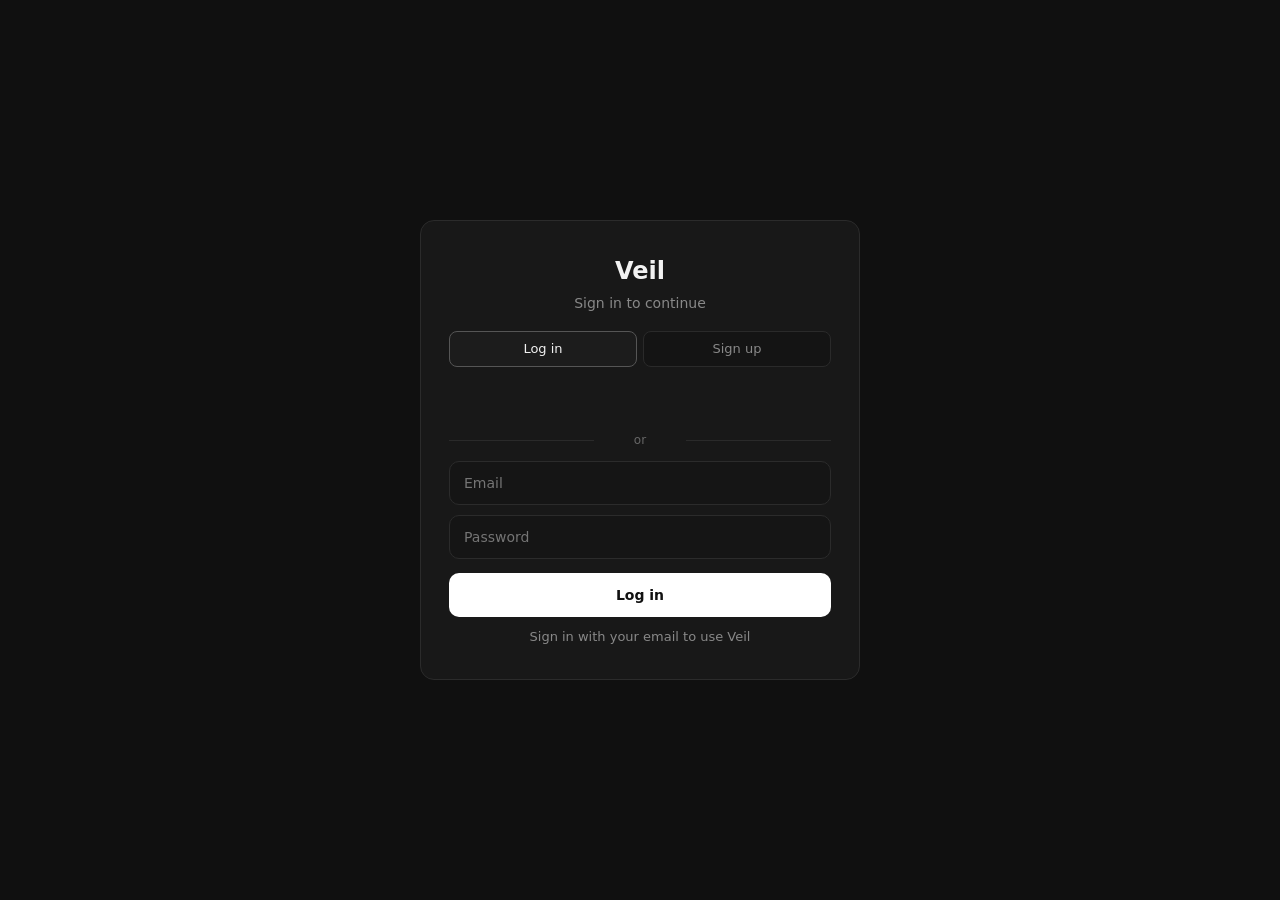
==== commit 57b88973: "fix" ====
--- a/index.html
+++ b/index.html
@@ -14,7 +14,9 @@
 *{box-sizing:border-box;margin:0;padding:0}
 html,body{width:100%;height:100%;overflow:hidden;background:var(--bg);color:var(--text)}
 body{font-family:Inter,ui-sans-serif,system-ui,-apple-system,BlinkMacSystemFont,"Segoe UI",sans-serif}
-button,input,select{font:inherit}button{border:0;outline:0}button:focus,input:focus,select:focus{outline:0}
+button,input,select{font:inherit}button{border:0}button:focus,input:focus,select:focus{outline:0}
+button:focus-visible,input:focus-visible,select:focus-visible,a:focus-visible{outline:2px solid var(--accent);outline-offset:2px}
+.tool-btn,.menu-btn,.primary-btn,.secondary-btn,.gate-btn,.preset{transition:background .15s ease,border-color .15s ease,color .15s ease,filter .15s ease}
 
 #browser{display:flex;flex-direction:column;width:100%;height:100%;background:var(--bg)}
 .chrome{flex:0 0 auto;background:var(--bg2);border-bottom:1px solid var(--border);z-index:100}
@@ -58,7 +60,7 @@
 .tool-btn:disabled{opacity:.28;cursor:default}
 .icon{width:17px;height:17px;display:block;background:currentColor;-webkit-mask:var(--i) center / contain no-repeat;mask:var(--i) center / contain no-repeat}
 .address-wrap{flex:1;min-width:0;height:34px;display:flex;align-items:center;border-radius:17px;background:var(--bg2);border:1px solid var(--border);padding:0 6px 0 12px}
-.address-wrap:focus-within{border-color:#444;background:var(--bg3)}
+.address-wrap:focus-within{border-color:var(--accent);background:var(--bg3)}
 .address-icon{width:15px;height:15px;margin-right:8px;flex:0 0 15px;background:var(--muted);-webkit-mask:url("image/search.svg") center / contain no-repeat;mask:url("image/search.svg") center / contain no-repeat}
 #address{flex:1;min-width:0;border:0;background:transparent;color:var(--text);font-size:13px}
 #address::placeholder{color:#666}
@@ -70,6 +72,14 @@
 .page{position:absolute;inset:0;display:none;background:var(--bg)}
 .page.active{display:block}
 .engine-frame{width:100%;height:100%;display:block;border:0;background:#fff}
+.page-loader{position:absolute;inset:0;z-index:6;background:var(--bg);color:var(--text);display:flex;align-items:center;justify-content:center}
+.page-loader[hidden]{display:none!important}
+.page-loader-card{display:flex;flex-direction:column;align-items:center;gap:16px}
+.page-loader-spin{width:28px;height:28px;border-radius:50%;border:2px solid var(--border);border-top-color:var(--text);animation:veilSpin .8s linear infinite}
+@keyframes veilSpin{to{transform:rotate(360deg)}}
+.page-loader-prompt{font-size:18px;font-weight:650;letter-spacing:-.02em}
+.page-loader-skip{height:38px;padding:0 18px;border-radius:999px;background:var(--accent);color:var(--accentText);font-size:13px;font-weight:650;cursor:pointer}
+.page-loader-skip:hover{filter:brightness(1.08)}
 
 .newtab-page{width:100%;height:100%;overflow:hidden;background-color:var(--newtab);background-size:cover;background-position:center;position:relative;display:flex;flex-direction:column}
 .newtab-media{position:absolute;inset:0;width:100%;height:100%;object-fit:cover;z-index:0;pointer-events:none;border:0}
@@ -175,7 +185,7 @@
 .modal-box.info-modal .modal-actions{display:flex;justify-content:flex-end}
 .preset-grid{display:grid;grid-template-columns:repeat(2,1fr);gap:9px}
 .preset{min-height:67px;border:1px solid var(--border);background:var(--bg2);border-radius:11px;cursor:pointer;text-align:left;padding:10px}
-.preset:hover{border-color:#555}
+.preset:hover{border-color:color-mix(in srgb, var(--text) 42%, var(--border))}
 .preset.active{border-color:var(--accent)}
 .preset-name{font-size:12px;margin-bottom:9px}
 .preset-preview{display:flex;gap:5px}
@@ -185,6 +195,7 @@
 .input-row{display:flex;align-items:center;gap:10px;margin-bottom:9px}
 .input-label{width:90px;flex:0 0 90px;font-size:12px;color:var(--muted)}
 .text-input,select.text-input{flex:1;min-width:0;height:36px;border-radius:8px;border:1px solid var(--border);background:var(--bg2);color:var(--text);padding:0 10px;font-size:12px}
+.text-input:focus,select.text-input:focus{border-color:var(--accent)}
 .color-input{width:45px;height:36px;padding:3px;border-radius:8px;border:1px solid var(--border);background:var(--bg3);cursor:pointer}
 .primary-btn{width:100%;height:38px;border-radius:9px;background:var(--accent);color:var(--accentText);cursor:pointer;font-size:12px;font-weight:600;margin-top:4px}
 .secondary-btn{width:100%;height:38px;border-radius:9px;background:var(--bg2);border:1px solid var(--border);color:var(--text);cursor:pointer;font-size:12px;margin-top:6px}
@@ -196,7 +207,7 @@
   border-radius:999px;border:none;padding:0;cursor:pointer;
   background:rgba(255,255,255,.12);
   transition:background .35s cubic-bezier(.4,0,.2,1), box-shadow .35s ease;
-  box-shadow:inset 0 0 0 1px rgba(255,255,255,.06);
+  box-shadow:inset 0 0 0 1px var(--border);
 }
 .switch::after{
   content:"";position:absolute;top:3px;left:3px;
@@ -320,7 +331,9 @@
   outline:none;box-sizing:border-box;margin:0;
   caret-color:#f2f2f2;
 }
-#accessGate .otp-digit:focus{border-color:#555}
+#accessGate .otp-digit:focus{border-color:#f2f2f2}
+#accessGate .otp-row.otp-bad .otp-digit{border-color:#ff5c5c;animation:otpShake .28s ease}
+@keyframes otpShake{25%{transform:translateX(-3px)}75%{transform:translateX(3px)}}
 #accessGate .gate-sub.hidden-sub{display:none!important}
 #accessGate input{
   width:100%;height:44px;border-radius:10px;border:1px solid #2b2b2b;background:#151515;
@@ -939,8 +952,8 @@
     <section class="setting-section">
       <div class="setting-title">Search engine <button type="button" class="info-btn" data-info="search" title="About this option" aria-label="About Search engine"><img src="image/info.svg" alt=""></button></div>
       <select class="text-input" id="searchEngineSelect">
+        <option value="google" selected>Google</option>
         <option value="duckduckgo">DuckDuckGo</option>
-        <option value="google">Google</option>
         <option value="bing">Bing</option>
         <option value="brave">Brave</option>
       </select>
